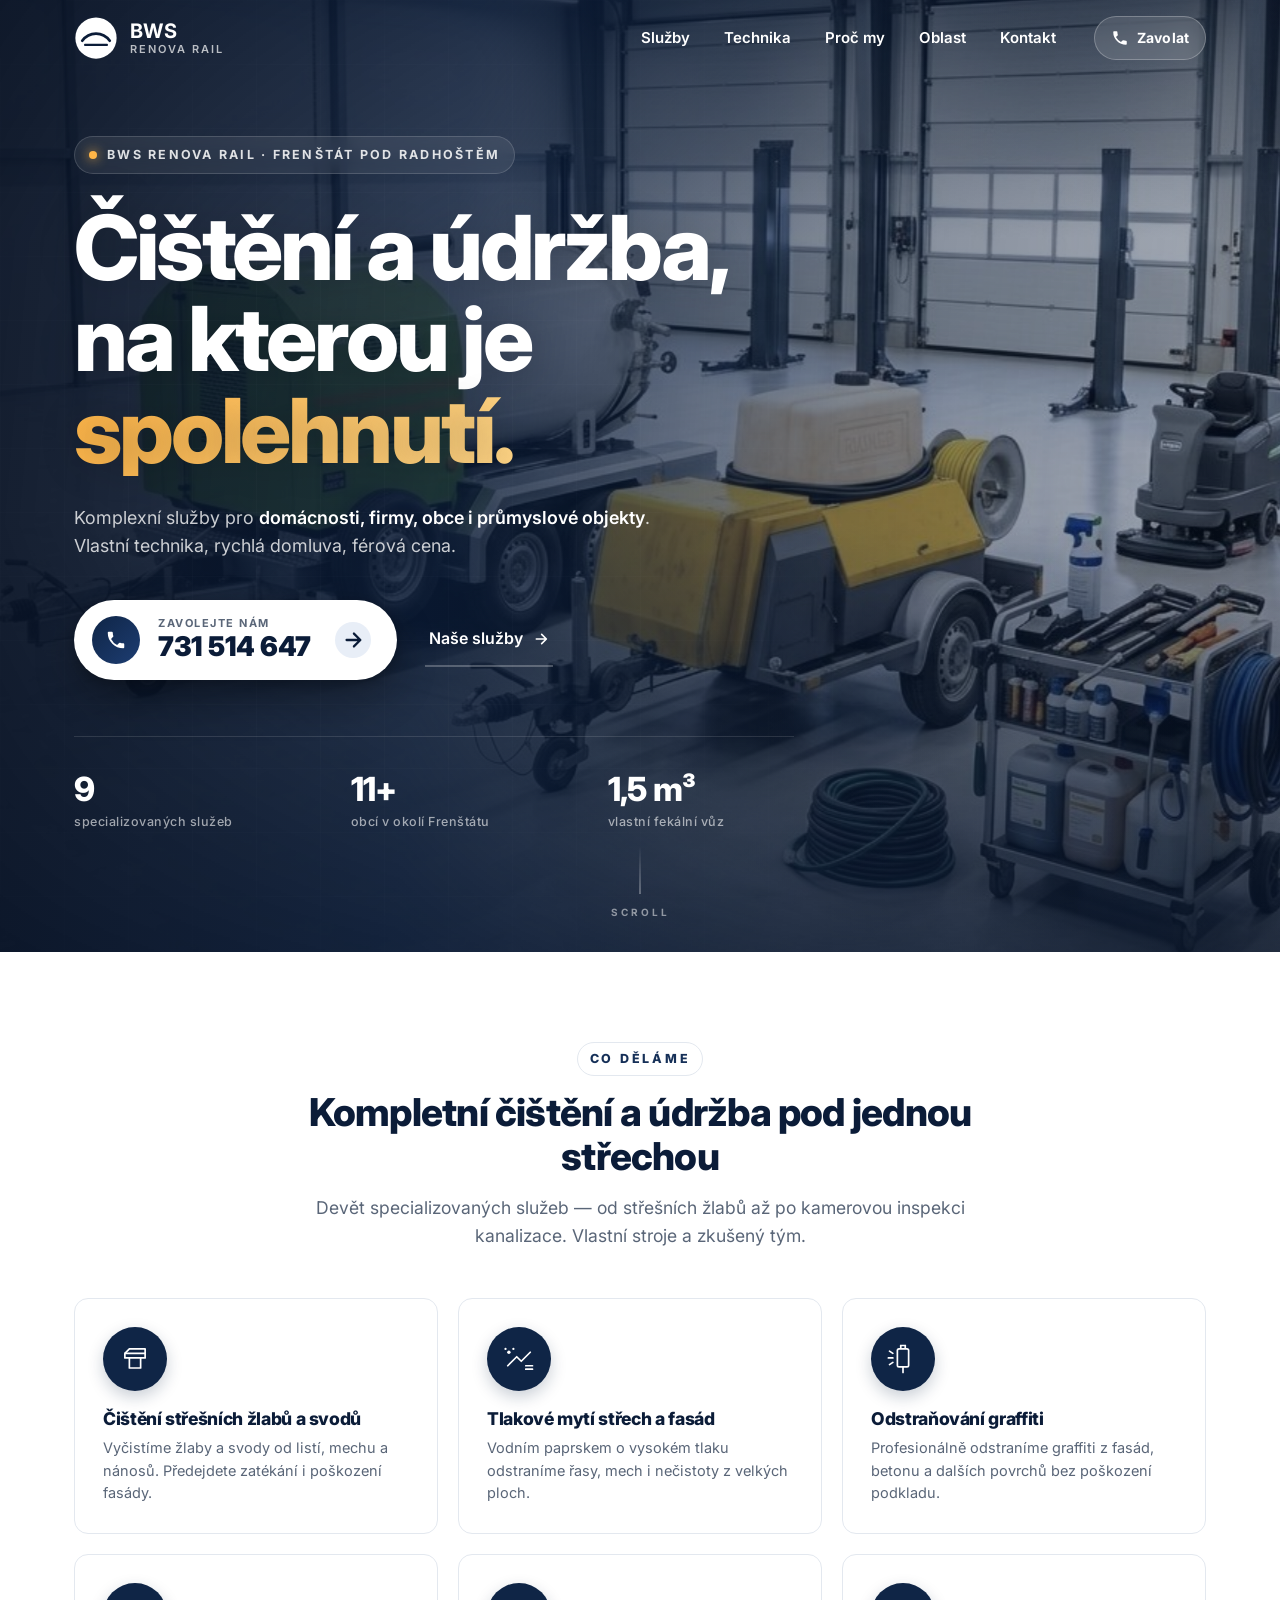
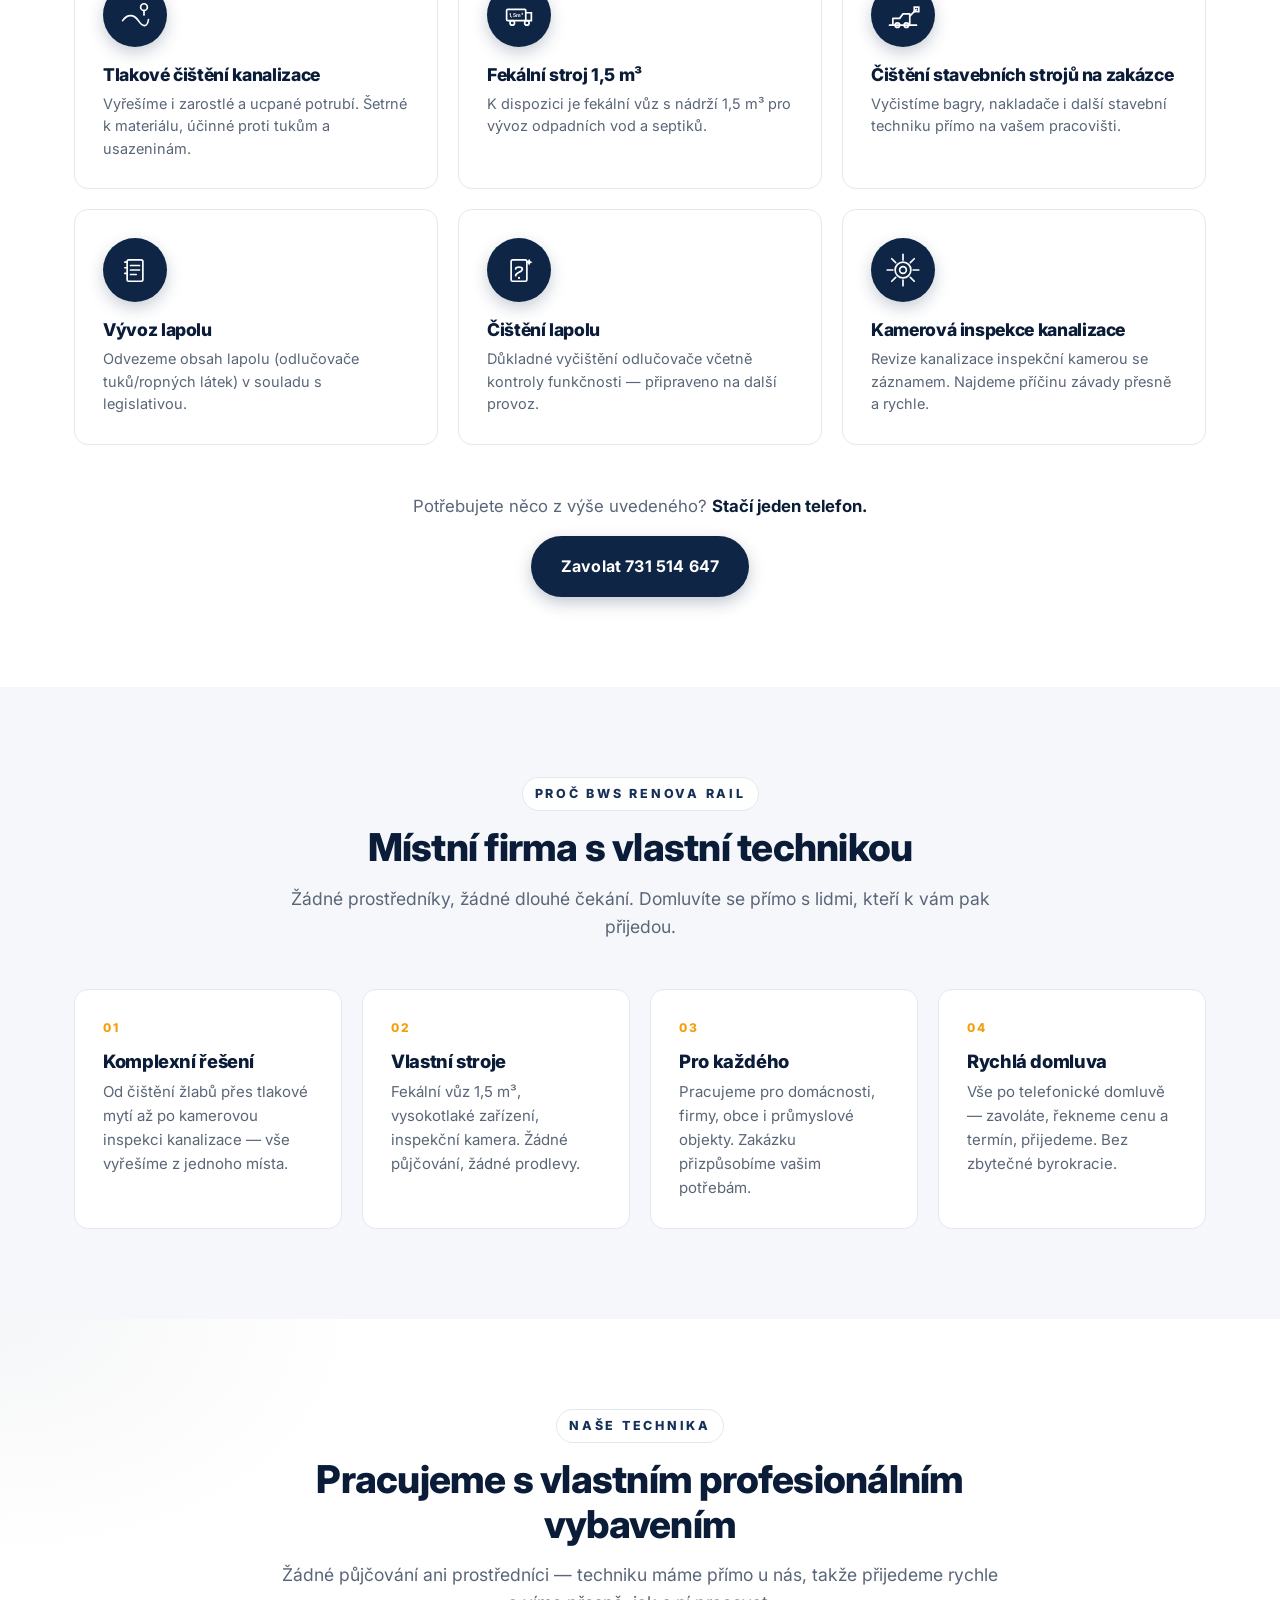
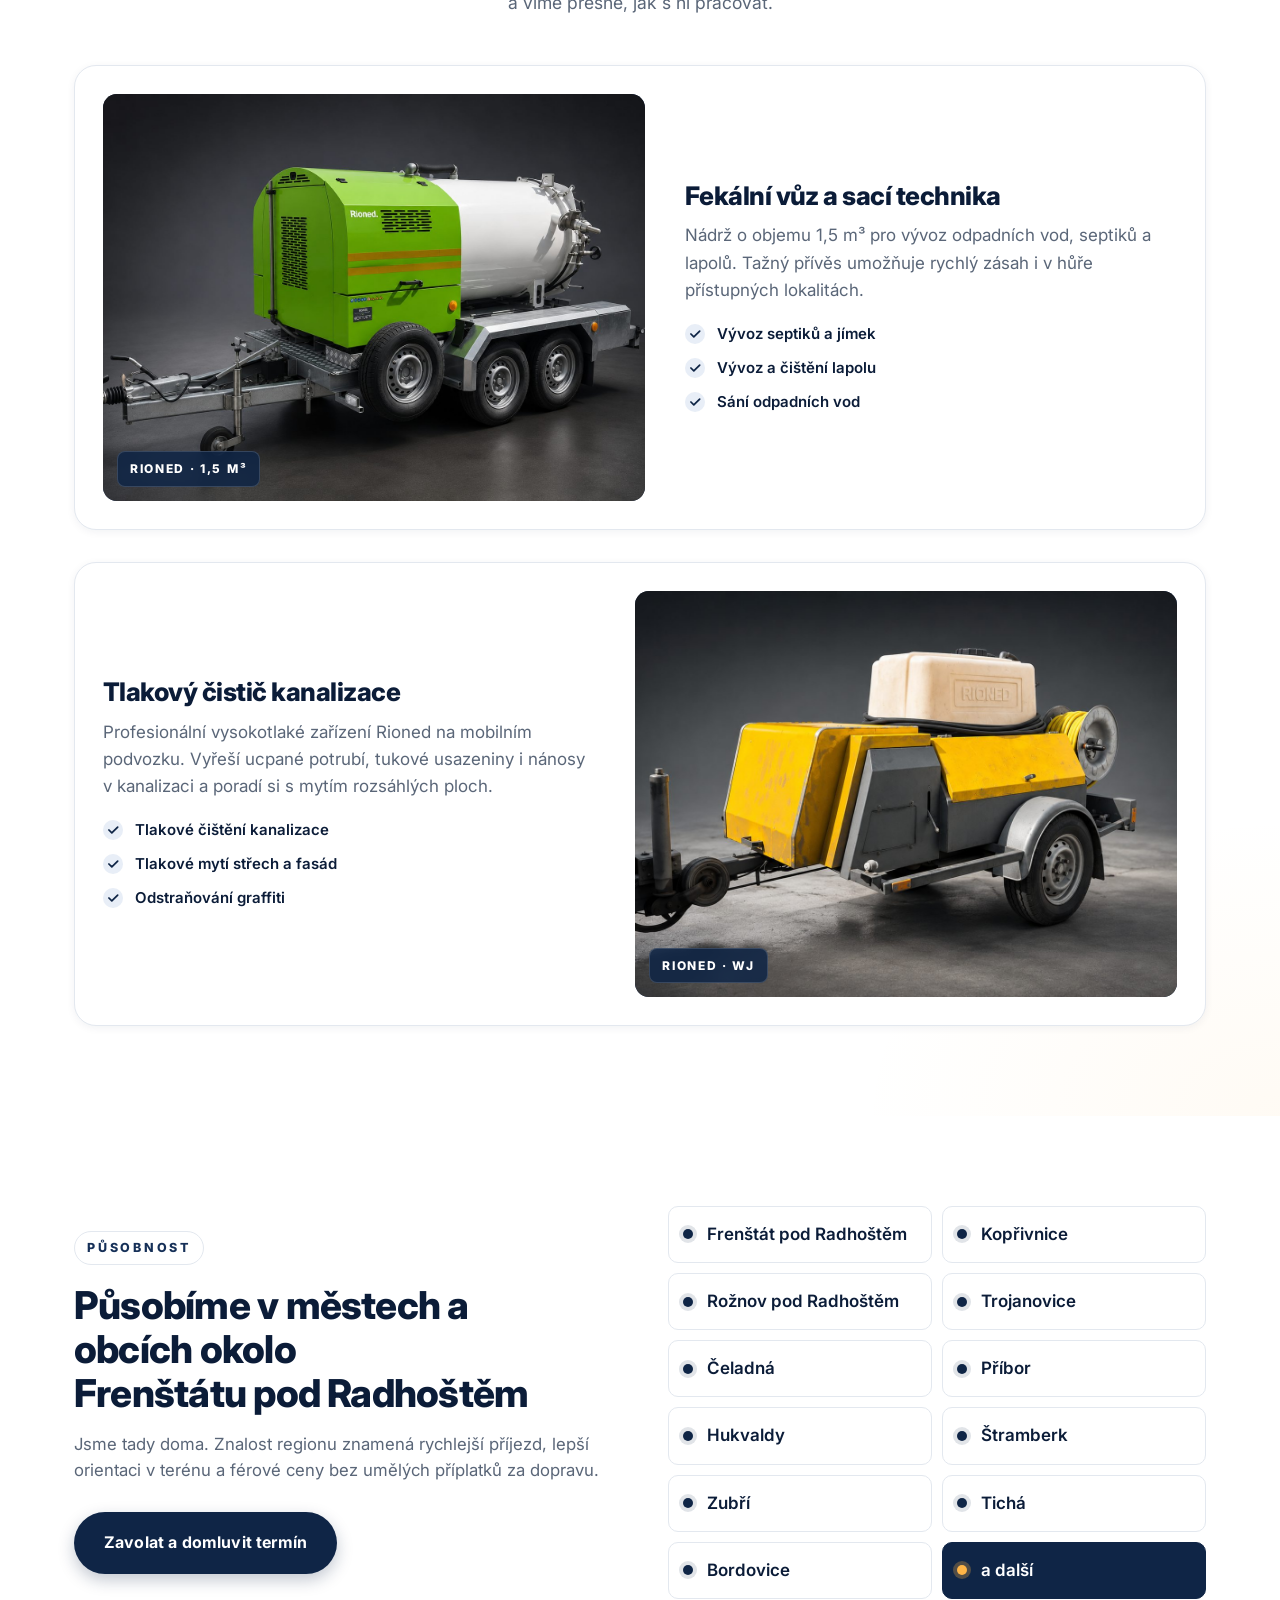
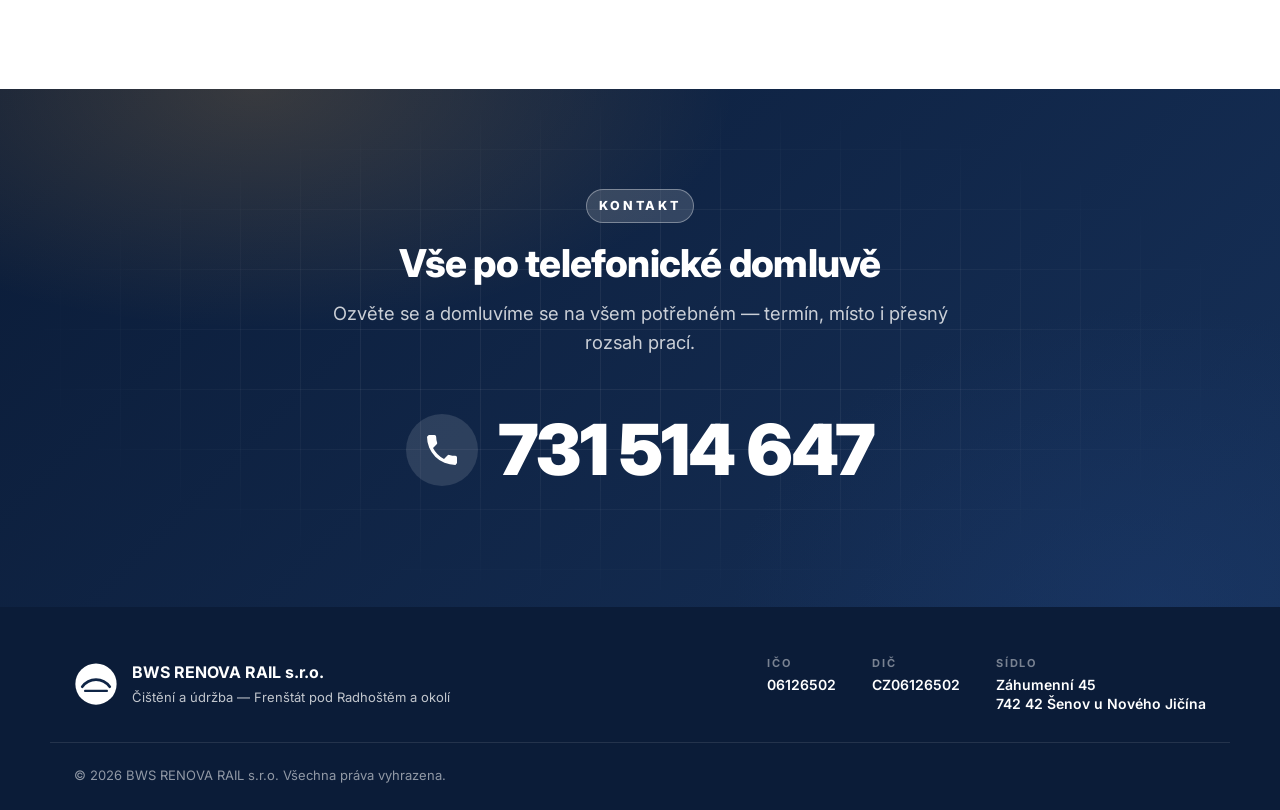
==== index.html @ d73ac090 "Tighten hero phone CTA padding on mobile and shorten location pill - Eyebrow on mobile now reads jus" ====
<!DOCTYPE html>
<html lang="cs">
<head>
  <meta charset="UTF-8" />
  <meta name="viewport" content="width=device-width, initial-scale=1.0" />
  <meta name="theme-color" content="#0f2546" />
  <title>BWS RENOVA RAIL s.r.o. — Čištění a údržba | Frenštát pod Radhoštěm</title>
  <meta name="description" content="Komplexní čištění a údržba pro domácnosti, firmy, obce i průmyslové objekty. Tlakové mytí, čištění kanalizace, vývoz lapolu, kamerová inspekce. Frenštát pod Radhoštěm a okolí. Volejte 731 514 647." />
  <meta name="keywords" content="čištění kanalizace, tlakové mytí, vývoz lapolu, čištění žlabů, odstraňování graffiti, kamerová inspekce, Frenštát pod Radhoštěm, Kopřivnice, Rožnov pod Radhoštěm" />
  <meta name="author" content="BWS RENOVA RAIL s.r.o." />

  <!-- Open Graph -->
  <meta property="og:type" content="website" />
  <meta property="og:title" content="BWS RENOVA RAIL s.r.o. — Čištění a údržba" />
  <meta property="og:description" content="Komplexní čištění a údržba pro domácnosti, firmy, obce i průmyslové objekty. Volejte 731 514 647." />
  <meta property="og:locale" content="cs_CZ" />

  <link rel="preconnect" href="https://fonts.googleapis.com" />
  <link rel="preconnect" href="https://fonts.gstatic.com" crossorigin />
  <link href="https://fonts.googleapis.com/css2?family=Inter:wght@400;500;600;700;800;900&display=swap" rel="stylesheet" />

  <link rel="stylesheet" href="styles.css" />

  <!-- LocalBusiness schema for SEO + rich snippets -->
  <script type="application/ld+json">
  {
    "@context": "https://schema.org",
    "@type": "LocalBusiness",
    "name": "BWS RENOVA RAIL s.r.o.",
    "description": "Komplexní čištění a údržba pro domácnosti, firmy, obce i průmyslové objekty.",
    "telephone": "+420731514647",
    "taxID": "CZ06126502",
    "vatID": "CZ06126502",
    "identifier": "06126502",
    "areaServed": [
      "Frenštát pod Radhoštěm","Kopřivnice","Rožnov pod Radhoštěm",
      "Trojanovice","Čeladná","Příbor","Hukvaldy","Štramberk",
      "Zubří","Tichá","Bordovice"
    ],
    "address": {
      "@type": "PostalAddress",
      "streetAddress": "Záhumenní 45",
      "postalCode": "742 42",
      "addressLocality": "Šenov u Nového Jičína",
      "addressCountry": "CZ"
    },
    "openingHours": "Mo-Su",
    "priceRange": "$$"
  }
  </script>
</head>
<body>

<!-- Sticky header -->
<header class="site-header" id="site-header">
  <div class="container header-inner">
    <a href="#top" class="brand" aria-label="BWS RENOVA RAIL — domů">
      <svg class="brand-mark" viewBox="0 0 64 64" aria-hidden="true">
        <circle cx="32" cy="32" r="30" fill="#0f2546"/>
        <path d="M12 36 C 22 22, 42 22, 52 36" stroke="#fff" stroke-width="4" fill="none" stroke-linecap="round"/>
        <path d="M16 42 L 48 42" stroke="#fff" stroke-width="3" stroke-linecap="round"/>
      </svg>
      <span class="brand-text">
        <strong>BWS</strong>
        <span>RENOVA RAIL</span>
      </span>
    </a>

    <nav class="site-nav" aria-label="Hlavní navigace">
      <a href="#sluzby">Služby</a>
      <a href="#technika">Technika</a>
      <a href="#proc-my">Proč my</a>
      <a href="#oblast">Oblast</a>
      <a href="#kontakt">Kontakt</a>
    </nav>

    <a href="tel:+420731514647" class="btn btn-primary header-cta" aria-label="Zavolat 731 514 647">
      <svg viewBox="0 0 24 24" width="18" height="18" aria-hidden="true"><path fill="currentColor" d="M6.62 10.79a15.05 15.05 0 0 0 6.59 6.59l2.2-2.2a1 1 0 0 1 1.02-.24 11.36 11.36 0 0 0 3.57.57 1 1 0 0 1 1 1V20a1 1 0 0 1-1 1A17 17 0 0 1 3 4a1 1 0 0 1 1-1h3.5a1 1 0 0 1 1 1 11.36 11.36 0 0 0 .57 3.57 1 1 0 0 1-.24 1.02z"/></svg>
      <span class="header-cta-short">Zavolat</span>
      <span class="header-cta-full">731 514 647</span>
    </a>
  </div>
</header>

<main id="top">

  <!-- HERO -->
  <section class="hero">
    <div class="hero-media" aria-hidden="true">
      <img src="images/hero-technika.jpg" alt="" class="hero-bg-img" />
      <div class="hero-overlay"></div>
      <div class="hero-noise"></div>
    </div>

    <div class="container hero-inner">
      <div class="hero-content">
        <div class="hero-eyebrow">
          <span class="hero-eyebrow-dot"></span>
          <span class="hero-eyebrow-full">BWS RENOVA RAIL · Frenštát pod Radhoštěm</span>
          <span class="hero-eyebrow-short">Frenštát</span>
        </div>

        <h1 class="hero-title">
          Čištění a&nbsp;údržba,<br/>
          na kterou je<br/>
          <span class="hero-title-accent">spolehnutí.</span>
        </h1>

        <p class="hero-sub">
          Komplexní služby pro <strong>domácnosti, firmy, obce i&nbsp;průmyslové objekty</strong>.
          Vlastní technika, rychlá domluva, férová cena.
        </p>

        <div class="hero-cta">
          <a href="tel:+420731514647" class="hero-phone" aria-label="Zavolat na číslo 731 514 647">
            <span class="hero-phone-icon" aria-hidden="true">
              <svg viewBox="0 0 24 24" width="22" height="22"><path fill="currentColor" d="M6.62 10.79a15.05 15.05 0 0 0 6.59 6.59l2.2-2.2a1 1 0 0 1 1.02-.24 11.36 11.36 0 0 0 3.57.57 1 1 0 0 1 1 1V20a1 1 0 0 1-1 1A17 17 0 0 1 3 4a1 1 0 0 1 1-1h3.5a1 1 0 0 1 1 1 11.36 11.36 0 0 0 .57 3.57 1 1 0 0 1-.24 1.02z"/></svg>
            </span>
            <span class="hero-phone-text">
              <span class="hero-phone-label">Zavolejte nám</span>
              <span class="hero-phone-num">731&nbsp;514&nbsp;647</span>
            </span>
            <span class="hero-phone-arrow" aria-hidden="true">
              <svg viewBox="0 0 24 24" width="22" height="22"><path fill="none" stroke="currentColor" stroke-width="2.5" stroke-linecap="round" stroke-linejoin="round" d="M5 12h14M13 5l7 7-7 7"/></svg>
            </span>
          </a>
          <a href="#sluzby" class="hero-secondary">
            <span>Naše služby</span>
            <svg viewBox="0 0 24 24" width="16" height="16" aria-hidden="true"><path fill="none" stroke="currentColor" stroke-width="2.5" stroke-linecap="round" stroke-linejoin="round" d="M5 12h14M13 5l7 7-7 7"/></svg>
          </a>
        </div>

        <div class="hero-stats" role="list">
          <div role="listitem">
            <strong>9</strong>
            <span>specializovaných služeb</span>
          </div>
          <div role="listitem">
            <strong>11+</strong>
            <span>obcí v okolí Frenštátu</span>
          </div>
          <div role="listitem">
            <strong>1,5&nbsp;m³</strong>
            <span>vlastní fekální vůz</span>
          </div>
        </div>
      </div>
    </div>

    <a href="#sluzby" class="hero-scroll" aria-label="Posunout dolů na služby">
      <span class="hero-scroll-line"></span>
      <span class="hero-scroll-label">SCROLL</span>
    </a>
  </section>

  <!-- SERVICES -->
  <section class="section" id="sluzby">
    <div class="container">
      <div class="section-head">
        <span class="eyebrow">CO DĚLÁME</span>
        <h2>Kompletní čištění a údržba pod jednou střechou</h2>
        <p class="section-lead">Devět specializovaných služeb — od střešních žlabů až po kamerovou inspekci kanalizace. Vlastní stroje a zkušený tým.</p>
      </div>

      <div class="services-grid">

        <article class="service" data-reveal>
          <div class="service-icon" aria-hidden="true">
            <svg viewBox="0 0 64 64"><path d="M14 22h36v8H14z M22 30v18 M42 30v18 M22 48h20" fill="none" stroke="currentColor" stroke-width="3" stroke-linecap="round" stroke-linejoin="round"/><path d="M14 22 L 22 14 L 50 14 L 50 22" fill="none" stroke="currentColor" stroke-width="3" stroke-linejoin="round"/></svg>
          </div>
          <h3>Čištění střešních žlabů a svodů</h3>
          <p>Vyčistíme žlaby a svody od listí, mechu a nánosů. Předejdete zatékání i poškození fasády.</p>
        </article>

        <article class="service" data-reveal>
          <div class="service-icon" aria-hidden="true">
            <svg viewBox="0 0 64 64"><path d="M12 44 L 28 28 L 36 36 L 52 20" fill="none" stroke="currentColor" stroke-width="3" stroke-linecap="round" stroke-linejoin="round"/><circle cx="14" cy="20" r="3" fill="currentColor"/><circle cx="22" cy="14" r="2" fill="currentColor"/><circle cx="8" cy="14" r="2" fill="currentColor"/><path d="M44 50 L 56 50 M44 44 L 56 44" stroke="currentColor" stroke-width="3" stroke-linecap="round"/></svg>
          </div>
          <h3>Tlakové mytí střech a fasád</h3>
          <p>Vodním paprskem o vysokém tlaku odstraníme řasy, mech i nečistoty z velkých ploch.</p>
        </article>

        <article class="service" data-reveal>
          <div class="service-icon" aria-hidden="true">
            <svg viewBox="0 0 64 64"><rect x="22" y="14" width="20" height="32" rx="3" fill="none" stroke="currentColor" stroke-width="3"/><path d="M28 14 V 8 H 36 V 14" fill="none" stroke="currentColor" stroke-width="3"/><path d="M32 46 V 56" stroke="currentColor" stroke-width="3" stroke-linecap="round"/><path d="M14 22 L 8 18 M14 30 L 6 30 M14 38 L 8 42" stroke="currentColor" stroke-width="3" stroke-linecap="round"/></svg>
          </div>
          <h3>Odstraňování graffiti</h3>
          <p>Profesionálně odstraníme graffiti z fasád, betonu a dalších povrchů bez poškození podkladu.</p>
        </article>

        <article class="service" data-reveal>
          <div class="service-icon" aria-hidden="true">
            <svg viewBox="0 0 64 64"><path d="M10 42 C 18 30, 30 30, 38 42 S 54 54, 56 40" fill="none" stroke="currentColor" stroke-width="3" stroke-linecap="round"/><circle cx="48" cy="18" r="6" fill="none" stroke="currentColor" stroke-width="3"/><path d="M48 24 V 32" stroke="currentColor" stroke-width="3" stroke-linecap="round"/></svg>
          </div>
          <h3>Tlakové čištění kanalizace</h3>
          <p>Vyřešíme i zarostlé a ucpané potrubí. Šetrné k materiálu, účinné proti tukům a usazeninám.</p>
        </article>

        <article class="service" data-reveal>
          <div class="service-icon" aria-hidden="true">
            <svg viewBox="0 0 64 64"><rect x="10" y="22" width="34" height="20" fill="none" stroke="currentColor" stroke-width="3" rx="2"/><path d="M44 28 H 54 V 42 H 44" fill="none" stroke="currentColor" stroke-width="3"/><circle cx="20" cy="46" r="4" fill="none" stroke="currentColor" stroke-width="3"/><circle cx="46" cy="46" r="4" fill="none" stroke="currentColor" stroke-width="3"/><text x="27" y="36" font-family="Inter, sans-serif" font-size="9" font-weight="700" fill="currentColor" text-anchor="middle">1,5m³</text></svg>
          </div>
          <h3>Fekální stroj 1,5&nbsp;m³</h3>
          <p>K dispozici je fekální vůz s nádrží 1,5 m³ pro vývoz odpadních vod a septiků.</p>
        </article>

        <article class="service" data-reveal>
          <div class="service-icon" aria-hidden="true">
            <svg viewBox="0 0 64 64"><path d="M8 50 L 56 50" stroke="currentColor" stroke-width="3" stroke-linecap="round"/><path d="M14 50 V 38 L 26 38 L 32 30 L 44 30 V 50" fill="none" stroke="currentColor" stroke-width="3" stroke-linejoin="round"/><circle cx="22" cy="50" r="4" fill="none" stroke="currentColor" stroke-width="3"/><circle cx="38" cy="50" r="4" fill="none" stroke="currentColor" stroke-width="3"/><path d="M44 34 L 56 22" stroke="currentColor" stroke-width="3" stroke-linecap="round"/><rect x="52" y="18" width="8" height="8" fill="none" stroke="currentColor" stroke-width="3"/></svg>
          </div>
          <h3>Čištění stavebních strojů na zakázce</h3>
          <p>Vyčistíme bagry, nakladače i další stavební techniku přímo na vašem pracovišti.</p>
        </article>

        <article class="service" data-reveal>
          <div class="service-icon" aria-hidden="true">
            <svg viewBox="0 0 64 64"><rect x="18" y="14" width="28" height="38" rx="3" fill="none" stroke="currentColor" stroke-width="3"/><path d="M24 24 H 40 M24 32 H 40 M24 40 H 34" stroke="currentColor" stroke-width="3" stroke-linecap="round"/><path d="M14 18 L 18 18 M14 28 L 18 28 M14 38 L 18 38" stroke="currentColor" stroke-width="3" stroke-linecap="round"/></svg>
          </div>
          <h3>Vývoz lapolu</h3>
          <p>Odvezeme obsah lapolu (odlučovače tuků/ropných látek) v souladu s legislativou.</p>
        </article>

        <article class="service" data-reveal>
          <div class="service-icon" aria-hidden="true">
            <svg viewBox="0 0 64 64"><rect x="18" y="14" width="28" height="38" rx="3" fill="none" stroke="currentColor" stroke-width="3"/><path d="M26 30 C 26 26, 38 26, 38 30 C 38 36, 26 36, 26 42" fill="none" stroke="currentColor" stroke-width="3" stroke-linecap="round"/><circle cx="32" cy="46" r="2" fill="currentColor"/><path d="M48 16 L 50 12 L 52 16 L 56 18 L 52 20 L 50 24 L 48 20 L 44 18 Z" fill="currentColor"/></svg>
          </div>
          <h3>Čištění lapolu</h3>
          <p>Důkladné vyčištění odlučovače včetně kontroly funkčnosti — připraveno na další provoz.</p>
        </article>

        <article class="service" data-reveal>
          <div class="service-icon" aria-hidden="true">
            <svg viewBox="0 0 64 64"><circle cx="32" cy="32" r="14" fill="none" stroke="currentColor" stroke-width="3"/><circle cx="32" cy="32" r="6" fill="none" stroke="currentColor" stroke-width="3"/><path d="M32 4 V 14 M32 50 V 60 M4 32 H 14 M50 32 H 60 M12 12 L 19 19 M45 45 L 52 52 M12 52 L 19 45 M45 19 L 52 12" stroke="currentColor" stroke-width="3" stroke-linecap="round"/></svg>
          </div>
          <h3>Kamerová inspekce kanalizace</h3>
          <p>Revize kanalizace inspekční kamerou se záznamem. Najdeme příčinu závady přesně a rychle.</p>
        </article>

      </div>

      <div class="services-cta">
        <p>Potřebujete něco z výše uvedeného? <strong>Stačí jeden telefon.</strong></p>
        <a href="tel:+420731514647" class="btn btn-primary btn-lg">Zavolat 731&nbsp;514&nbsp;647</a>
      </div>
    </div>
  </section>

  <!-- WHY US -->
  <section class="section section-alt" id="proc-my">
    <div class="container">
      <div class="section-head">
        <span class="eyebrow">PROČ BWS RENOVA RAIL</span>
        <h2>Místní firma s vlastní technikou</h2>
        <p class="section-lead">Žádné prostředníky, žádné dlouhé čekání. Domluvíte se přímo s lidmi, kteří k vám pak přijedou.</p>
      </div>

      <div class="features-grid">
        <div class="feature" data-reveal>
          <div class="feature-num">01</div>
          <h3>Komplexní řešení</h3>
          <p>Od čištění žlabů přes tlakové mytí až po kamerovou inspekci kanalizace — vše vyřešíme z jednoho místa.</p>
        </div>
        <div class="feature" data-reveal>
          <div class="feature-num">02</div>
          <h3>Vlastní stroje</h3>
          <p>Fekální vůz 1,5 m³, vysokotlaké zařízení, inspekční kamera. Žádné půjčování, žádné prodlevy.</p>
        </div>
        <div class="feature" data-reveal>
          <div class="feature-num">03</div>
          <h3>Pro každého</h3>
          <p>Pracujeme pro domácnosti, firmy, obce i průmyslové objekty. Zakázku přizpůsobíme vašim potřebám.</p>
        </div>
        <div class="feature" data-reveal>
          <div class="feature-num">04</div>
          <h3>Rychlá domluva</h3>
          <p>Vše po telefonické domluvě — zavoláte, řekneme cenu a termín, přijedeme. Bez zbytečné byrokracie.</p>
        </div>
      </div>
    </div>
  </section>

  <!-- EQUIPMENT / TECHNIKA -->
  <section class="section section-equipment" id="technika">
    <div class="container">
      <div class="section-head">
        <span class="eyebrow">NAŠE TECHNIKA</span>
        <h2>Pracujeme s vlastním profesionálním vybavením</h2>
        <p class="section-lead">Žádné půjčování ani prostředníci — techniku máme přímo u nás, takže přijedeme rychle a víme přesně, jak s ní pracovat.</p>
      </div>

      <div class="equipment-grid">

        <article class="equipment" data-reveal>
          <figure class="equipment-photo">
            <img src="images/fekalni-vuz.jpg"
                 alt="Fekální vůz Rioned s nádrží 1,5 m³ na tažném podvozku"
                 loading="lazy"
                 onerror="this.parentElement.classList.add('photo-missing'); this.remove();" />
            <figcaption class="equipment-badge">Rioned · 1,5&nbsp;m³</figcaption>
          </figure>
          <div class="equipment-info">
            <h3>Fekální vůz a&nbsp;sací technika</h3>
            <p>Nádrž o objemu 1,5 m³ pro vývoz odpadních vod, septiků a lapolů. Tažný přívěs umožňuje rychlý zásah i v hůře přístupných lokalitách.</p>
            <ul class="equipment-list" role="list">
              <li>Vývoz septiků a jímek</li>
              <li>Vývoz a čištění lapolu</li>
              <li>Sání odpadních vod</li>
            </ul>
          </div>
        </article>

        <article class="equipment equipment-reverse" data-reveal>
          <figure class="equipment-photo">
            <img src="images/tlakovy-cistic.jpg"
                 alt="Tlakový čistič kanalizace Rioned na mobilním přívěsu"
                 loading="lazy"
                 onerror="this.parentElement.classList.add('photo-missing'); this.remove();" />
            <figcaption class="equipment-badge">Rioned · WJ</figcaption>
          </figure>
          <div class="equipment-info">
            <h3>Tlakový čistič kanalizace</h3>
            <p>Profesionální vysokotlaké zařízení Rioned na mobilním podvozku. Vyřeší ucpané potrubí, tukové usazeniny i nánosy v kanalizaci a poradí si s mytím rozsáhlých ploch.</p>
            <ul class="equipment-list" role="list">
              <li>Tlakové čištění kanalizace</li>
              <li>Tlakové mytí střech a fasád</li>
              <li>Odstraňování graffiti</li>
            </ul>
          </div>
        </article>

      </div>
    </div>
  </section>

  <!-- AREA -->
  <section class="section" id="oblast">
    <div class="container area-inner">
      <div class="area-text">
        <span class="eyebrow">PŮSOBNOST</span>
        <h2>Působíme v městech a obcích okolo Frenštátu&nbsp;pod&nbsp;Radhoštěm</h2>
        <p>Jsme tady doma. Znalost regionu znamená rychlejší příjezd, lepší orientaci v terénu a férové ceny bez umělých příplatků za dopravu.</p>
        <a href="tel:+420731514647" class="btn btn-primary btn-lg">Zavolat a domluvit termín</a>
      </div>
      <ul class="area-list" role="list">
        <li>Frenštát pod Radhoštěm</li>
        <li>Kopřivnice</li>
        <li>Rožnov pod Radhoštěm</li>
        <li>Trojanovice</li>
        <li>Čeladná</li>
        <li>Příbor</li>
        <li>Hukvaldy</li>
        <li>Štramberk</li>
        <li>Zubří</li>
        <li>Tichá</li>
        <li>Bordovice</li>
        <li class="more">a&nbsp;další</li>
      </ul>
    </div>
  </section>

  <!-- CONTACT / FINAL CTA -->
  <section class="cta-final" id="kontakt">
    <div class="container cta-final-inner">
      <span class="eyebrow eyebrow-light">KONTAKT</span>
      <h2>Vše po telefonické&nbsp;domluvě</h2>
      <p>Ozvěte se a domluvíme se na všem potřebném — termín, místo i přesný rozsah&nbsp;prací.</p>
      <a href="tel:+420731514647" class="phone-big" aria-label="Zavolat na číslo 731 514 647">
        <svg viewBox="0 0 24 24" width="36" height="36" aria-hidden="true"><path fill="currentColor" d="M6.62 10.79a15.05 15.05 0 0 0 6.59 6.59l2.2-2.2a1 1 0 0 1 1.02-.24 11.36 11.36 0 0 0 3.57.57 1 1 0 0 1 1 1V20a1 1 0 0 1-1 1A17 17 0 0 1 3 4a1 1 0 0 1 1-1h3.5a1 1 0 0 1 1 1 11.36 11.36 0 0 0 .57 3.57 1 1 0 0 1-.24 1.02z"/></svg>
        <span>731&nbsp;514&nbsp;647</span>
      </a>
    </div>
  </section>
</main>

<footer class="site-footer">
  <div class="container footer-inner">
    <div class="footer-brand">
      <svg class="brand-mark" viewBox="0 0 64 64" aria-hidden="true">
        <circle cx="32" cy="32" r="30" fill="#fff"/>
        <path d="M12 36 C 22 22, 42 22, 52 36" stroke="#0f2546" stroke-width="4" fill="none" stroke-linecap="round"/>
        <path d="M16 42 L 48 42" stroke="#0f2546" stroke-width="3" stroke-linecap="round"/>
      </svg>
      <div>
        <strong>BWS RENOVA RAIL s.r.o.</strong>
        <span>Čištění a údržba — Frenštát pod Radhoštěm a okolí</span>
      </div>
    </div>
    <div class="footer-info">
      <dl class="footer-meta">
        <div>
          <dt>IČO</dt>
          <dd>06126502</dd>
        </div>
        <div>
          <dt>DIČ</dt>
          <dd>CZ06126502</dd>
        </div>
        <div>
          <dt>Sídlo</dt>
          <dd>Záhumenní 45<br/>742&nbsp;42 Šenov u&nbsp;Nového&nbsp;Jičína</dd>
        </div>
      </dl>
    </div>
  </div>
  <div class="container footer-bottom">
    <span>© <span id="year">2026</span> BWS RENOVA RAIL s.r.o. Všechna práva vyhrazena.</span>
  </div>
</footer>

<!-- Mobile sticky call button -->
<a href="tel:+420731514647" class="mobile-call" aria-label="Zavolat 731 514 647">
  <svg viewBox="0 0 24 24" width="22" height="22" aria-hidden="true"><path fill="currentColor" d="M6.62 10.79a15.05 15.05 0 0 0 6.59 6.59l2.2-2.2a1 1 0 0 1 1.02-.24 11.36 11.36 0 0 0 3.57.57 1 1 0 0 1 1 1V20a1 1 0 0 1-1 1A17 17 0 0 1 3 4a1 1 0 0 1 1-1h3.5a1 1 0 0 1 1 1 11.36 11.36 0 0 0 .57 3.57 1 1 0 0 1-.24 1.02z"/></svg>
  <span>Zavolat</span>
</a>

<script src="script.js"></script>
</body>
</html>
---- styles.css ----
/* =========================================================
   BWS RENOVA RAIL — Onepage
   Brand: deep navy + clean white. Conversion-first.
   ========================================================= */

:root {
  --navy-900: #0b1c38;
  --navy-800: #0f2546;
  --navy-700: #163058;
  --navy-600: #1d3d72;
  --navy-100: #e8eef7;
  --ink: #0e1a2b;
  --muted: #5a6678;
  --line: #e3e8ef;
  --bg: #ffffff;
  --bg-alt: #f5f7fb;
  --accent: #ffb547;
  --accent-strong: #f59e0b;
  --shadow-sm: 0 2px 8px rgba(15, 37, 70, 0.06);
  --shadow-md: 0 10px 30px rgba(15, 37, 70, 0.10);
  --shadow-lg: 0 20px 60px rgba(15, 37, 70, 0.18);
  --radius: 14px;
  --radius-lg: 22px;
  --container: 1180px;
  --header-h: 76px;
}

* { box-sizing: border-box; }
html { scroll-behavior: smooth; -webkit-text-size-adjust: 100%; }
body {
  margin: 0;
  font-family: 'Inter', system-ui, -apple-system, Segoe UI, Roboto, sans-serif;
  font-size: 17px;
  line-height: 1.6;
  color: var(--ink);
  background: var(--bg);
  -webkit-font-smoothing: antialiased;
  text-rendering: optimizeLegibility;
}
img, svg { display: block; max-width: 100%; }
a { color: inherit; text-decoration: none; }
h1, h2, h3, h4 { font-weight: 800; letter-spacing: -0.02em; line-height: 1.15; margin: 0 0 .4em; color: var(--navy-900); }
h1 { font-size: clamp(2rem, 4.4vw, 3.6rem); }
h2 { font-size: clamp(1.7rem, 3vw, 2.5rem); }
h3 { font-size: 1.15rem; }
p { margin: 0 0 1em; }
strong { color: var(--navy-900); font-weight: 700; }

.container { width: 100%; max-width: var(--container); margin: 0 auto; padding: 0 24px; }

/* ---------- Buttons ---------- */
.btn {
  display: inline-flex;
  align-items: center;
  justify-content: center;
  gap: .55em;
  padding: 12px 20px;
  border-radius: 999px;
  font-weight: 700;
  font-size: 15px;
  letter-spacing: 0.01em;
  border: 2px solid transparent;
  cursor: pointer;
  transition: transform .15s ease, box-shadow .2s ease, background .2s ease, color .2s ease, border-color .2s ease;
  white-space: nowrap;
  text-decoration: none;
}
.btn:active { transform: translateY(1px); }
.btn-lg { padding: 16px 28px; font-size: 16px; }
.btn-block { width: 100%; }

.btn-primary {
  background: var(--navy-800);
  color: #fff;
  box-shadow: 0 6px 16px rgba(15, 37, 70, 0.25);
}
.btn-primary:hover { background: var(--navy-700); box-shadow: 0 10px 22px rgba(15, 37, 70, 0.32); }

.btn-ghost {
  background: transparent;
  color: var(--navy-800);
  border-color: var(--navy-800);
}
.btn-ghost:hover { background: var(--navy-800); color: #fff; }

.btn-light {
  background: #fff;
  color: var(--navy-900);
}
.btn-light:hover { background: var(--accent); color: var(--navy-900); }

/* ---------- Header ---------- */
.site-header {
  position: fixed;
  top: 0; left: 0; right: 0;
  z-index: 50;
  background: transparent;
  border-bottom: 1px solid transparent;
  transition: background .3s ease, border-color .3s ease, box-shadow .3s ease, color .3s ease;
}
.site-header.scrolled {
  background: rgba(255, 255, 255, 0.92);
  backdrop-filter: saturate(180%) blur(12px);
  -webkit-backdrop-filter: saturate(180%) blur(12px);
  border-bottom-color: var(--line);
  box-shadow: var(--shadow-sm);
}
/* When over hero (not scrolled), invert colors to white */
.site-header:not(.scrolled) .brand-text strong,
.site-header:not(.scrolled) .site-nav a { color: #fff; }
.site-header:not(.scrolled) .brand-text span { color: rgba(255, 255, 255, 0.7); }
.site-header:not(.scrolled) .site-nav a:hover {
  background: rgba(255, 255, 255, 0.12);
  color: #fff;
}
.site-header:not(.scrolled) .brand-mark circle { fill: #fff; }
.site-header:not(.scrolled) .brand-mark path { stroke: var(--navy-900); }
.site-header:not(.scrolled) .header-cta {
  background: rgba(255, 255, 255, 0.12);
  color: #fff;
  border: 1px solid rgba(255, 255, 255, 0.25);
  backdrop-filter: blur(8px);
  -webkit-backdrop-filter: blur(8px);
  box-shadow: none;
}
.site-header:not(.scrolled) .header-cta:hover {
  background: #fff;
  color: var(--navy-900);
  border-color: #fff;
}
.header-inner {
  display: flex;
  align-items: center;
  gap: 24px;
  min-height: var(--header-h);
}
.brand {
  display: inline-flex;
  align-items: center;
  gap: 12px;
  margin-right: auto;
}
.brand-mark { width: 44px; height: 44px; flex: 0 0 44px; }
.brand-text {
  display: flex;
  flex-direction: column;
  line-height: 1;
}
.brand-text strong { font-size: 20px; color: var(--navy-900); letter-spacing: 0.02em; }
.brand-text span { font-size: 11px; color: var(--muted); letter-spacing: 0.18em; font-weight: 600; margin-top: 3px; }

.site-nav { display: flex; gap: 6px; }
.site-nav a {
  padding: 10px 14px;
  border-radius: 8px;
  font-weight: 600;
  font-size: 15px;
  color: var(--ink);
  transition: background .15s ease, color .15s ease;
}
.site-nav a:hover { background: var(--navy-100); color: var(--navy-800); }

.header-cta { padding: 10px 16px; font-size: 14px; }
.header-cta-short { display: none; }
.header-cta-full { display: inline; }
/* When over hero (transparent state), show only "Zavolat" */
.site-header:not(.scrolled) .header-cta-short { display: inline; }
.site-header:not(.scrolled) .header-cta-full { display: none; }

/* ---------- Shared eyebrow (used by section heads + CTA) ---------- */
.eyebrow {
  display: inline-block;
  font-size: 12.5px;
  font-weight: 800;
  color: var(--navy-700);
  letter-spacing: 0.22em;
  text-transform: uppercase;
  padding: 6px 12px;
  border: 1px solid var(--line);
  border-radius: 999px;
  background: #fff;
  margin-bottom: 18px;
}
.eyebrow-light {
  background: rgba(255, 255, 255, 0.15);
  border-color: rgba(255, 255, 255, 0.35);
  color: #fff;
}

/* ---------- Hero (Image-led Premium) ---------- */
.hero {
  position: relative;
  overflow: hidden;
  min-height: 100vh;
  min-height: 100svh;
  display: flex;
  align-items: center;
  padding: calc(var(--header-h) + 60px) 0 120px;
  isolation: isolate;
  color: #fff;
  background: var(--navy-900);
}

.hero-media {
  position: absolute;
  inset: 0;
  z-index: 0;
  pointer-events: none;
}
.hero-bg-img {
  position: absolute;
  inset: 0;
  width: 100%;
  height: 100%;
  object-fit: cover;
  object-position: 60% 65%;
  opacity: 0;
  animation-name: heroFadeIn, heroZoom;
  animation-duration: 1.6s, 24s;
  animation-timing-function: ease-out, ease-out;
  animation-fill-mode: both, both;
}
@keyframes heroZoom {
  from { transform: scale(1.0); }
  to   { transform: scale(1.12); }
}
@keyframes heroFadeIn {
  from { opacity: 0; }
  to   { opacity: 1; }
}

.hero-overlay {
  position: absolute;
  inset: 0;
  background:
    linear-gradient(95deg, rgba(8, 18, 36, 0.95) 0%, rgba(11, 28, 56, 0.82) 35%, rgba(11, 28, 56, 0.5) 65%, rgba(11, 28, 56, 0.35) 100%),
    linear-gradient(180deg, rgba(8, 18, 36, 0.45) 0%, transparent 25%, transparent 55%, rgba(8, 18, 36, 0.75) 100%);
}
.hero-noise {
  position: absolute;
  inset: 0;
  background-image:
    linear-gradient(rgba(255, 255, 255, 0.03) 1px, transparent 1px),
    linear-gradient(90deg, rgba(255, 255, 255, 0.03) 1px, transparent 1px);
  background-size: 64px 64px;
  mask-image: radial-gradient(ellipse 70% 100% at 30% 50%, #000 20%, transparent 80%);
  -webkit-mask-image: radial-gradient(ellipse 70% 100% at 30% 50%, #000 20%, transparent 80%);
  opacity: 0.5;
}

.hero-inner {
  position: relative;
  z-index: 1;
  width: 100%;
}
.hero-content {
  max-width: 760px;
}

/* Stagger animations */
.hero-eyebrow,
.hero-title,
.hero-sub,
.hero-cta,
.hero-stats { opacity: 0; transform: translateY(20px); animation: heroSlide .9s cubic-bezier(.22,.61,.36,1) forwards; }
.hero-eyebrow { animation-delay: 0.1s; }
.hero-title   { animation-delay: 0.25s; }
.hero-sub     { animation-delay: 0.45s; }
.hero-cta     { animation-delay: 0.6s; }
.hero-stats   { animation-delay: 0.8s; }
@keyframes heroSlide {
  to { opacity: 1; transform: translateY(0); }
}

.hero-eyebrow {
  display: inline-flex;
  align-items: center;
  gap: 10px;
  font-size: 12.5px;
  font-weight: 700;
  letter-spacing: 0.18em;
  text-transform: uppercase;
  color: rgba(255, 255, 255, 0.85);
  background: rgba(255, 255, 255, 0.08);
  border: 1px solid rgba(255, 255, 255, 0.15);
  backdrop-filter: blur(8px);
  -webkit-backdrop-filter: blur(8px);
  padding: 8px 14px;
  border-radius: 999px;
  margin-bottom: 28px;
}
.hero-eyebrow-dot {
  width: 8px; height: 8px;
  border-radius: 50%;
  background: var(--accent);
  box-shadow: 0 0 12px var(--accent);
  animation: pulseLight 2s ease-in-out infinite;
  flex-shrink: 0;
}
.hero-eyebrow-short { display: none; }
.hero-eyebrow-full { display: inline; }
@keyframes pulseLight {
  0%, 100% { opacity: 1; transform: scale(1); }
  50% { opacity: 0.6; transform: scale(0.85); }
}

.hero-title {
  font-size: clamp(2.6rem, 7.5vw, 5.6rem);
  line-height: 1.02;
  letter-spacing: -0.035em;
  color: #fff;
  margin: 0 0 28px;
  font-weight: 800;
  text-shadow: 0 2px 40px rgba(0, 0, 0, 0.2);
}
.hero-title-accent {
  background: linear-gradient(120deg, var(--accent) 0%, #ffd687 100%);
  -webkit-background-clip: text;
  background-clip: text;
  color: transparent;
  display: inline-block;
}

.hero-sub {
  font-size: clamp(1.05rem, 1.4vw, 1.25rem);
  line-height: 1.55;
  color: rgba(255, 255, 255, 0.78);
  max-width: 56ch;
  margin: 0 0 40px;
}
.hero-sub strong { color: #fff; font-weight: 600; }

.hero-cta {
  display: flex;
  align-items: center;
  flex-wrap: wrap;
  gap: 16px 28px;
  margin-bottom: 56px;
}

/* Big phone CTA card */
.hero-phone {
  display: inline-flex;
  align-items: center;
  gap: 18px;
  padding: 16px 26px 16px 18px;
  border-radius: 999px;
  background: #fff;
  color: var(--navy-900);
  font-weight: 800;
  box-shadow: 0 18px 40px rgba(0, 0, 0, 0.28), 0 4px 12px rgba(0, 0, 0, 0.18);
  transition: transform .2s ease, box-shadow .2s ease, background .2s ease;
  position: relative;
  isolation: isolate;
}
.hero-phone::before {
  content: "";
  position: absolute;
  inset: -4px;
  border-radius: inherit;
  background: radial-gradient(circle at 50% 50%, rgba(255, 181, 71, 0.4), transparent 70%);
  z-index: -1;
  opacity: 0;
  transition: opacity .25s ease;
}
.hero-phone:hover { transform: translateY(-2px); box-shadow: 0 24px 50px rgba(0, 0, 0, 0.35), 0 6px 14px rgba(0, 0, 0, 0.2); }
.hero-phone:hover::before { opacity: 1; }
.hero-phone-icon {
  width: 48px; height: 48px;
  border-radius: 50%;
  background: linear-gradient(135deg, var(--navy-800), var(--navy-600));
  color: #fff;
  display: grid;
  place-items: center;
  flex-shrink: 0;
}
.hero-phone-text {
  display: flex;
  flex-direction: column;
  line-height: 1.1;
}
.hero-phone-label {
  font-size: 11px;
  font-weight: 700;
  letter-spacing: 0.14em;
  text-transform: uppercase;
  color: var(--muted);
}
.hero-phone-num {
  font-size: clamp(1.3rem, 2.4vw, 1.7rem);
  font-weight: 900;
  letter-spacing: -0.01em;
  margin-top: 3px;
}
.hero-phone-arrow {
  width: 36px; height: 36px;
  border-radius: 50%;
  background: var(--navy-100);
  color: var(--navy-900);
  display: grid;
  place-items: center;
  margin-left: 6px;
  transition: transform .2s ease, background .2s ease;
}
.hero-phone:hover .hero-phone-arrow { transform: translateX(4px); background: var(--accent); }

.hero-secondary {
  display: inline-flex;
  align-items: center;
  gap: 10px;
  padding: 14px 4px;
  color: #fff;
  font-weight: 600;
  font-size: 16px;
  border-bottom: 2px solid rgba(255, 255, 255, 0.25);
  transition: border-color .2s ease, gap .2s ease;
}
.hero-secondary:hover { border-color: var(--accent); gap: 14px; }
.hero-secondary svg { transition: transform .2s ease; }
.hero-secondary:hover svg { transform: translateX(2px); }

/* Hero stats */
.hero-stats {
  display: grid;
  grid-template-columns: repeat(3, auto);
  gap: 48px;
  padding-top: 36px;
  border-top: 1px solid rgba(255, 255, 255, 0.12);
  max-width: 720px;
}
.hero-stats > div {
  display: flex;
  flex-direction: column;
  gap: 6px;
}
.hero-stats strong {
  font-size: clamp(1.6rem, 2.6vw, 2.2rem);
  font-weight: 800;
  color: #fff;
  letter-spacing: -0.02em;
  line-height: 1;
}
.hero-stats span {
  font-size: 12.5px;
  font-weight: 500;
  color: rgba(255, 255, 255, 0.6);
  letter-spacing: 0.04em;
}

/* Scroll cue */
.hero-scroll {
  position: absolute;
  bottom: 32px;
  left: 50%;
  transform: translateX(-50%);
  z-index: 2;
  display: flex;
  flex-direction: column;
  align-items: center;
  gap: 10px;
  color: rgba(255, 255, 255, 0.5);
  font-size: 10px;
  font-weight: 700;
  letter-spacing: 0.3em;
  text-transform: uppercase;
  transition: color .2s ease;
}
.hero-scroll:hover { color: #fff; }
.hero-scroll-line {
  width: 1px;
  height: 48px;
  background: linear-gradient(180deg, transparent, rgba(255, 255, 255, 0.6));
  position: relative;
  overflow: hidden;
}
.hero-scroll-line::after {
  content: "";
  position: absolute;
  top: -24px;
  left: 0;
  width: 1px;
  height: 24px;
  background: linear-gradient(180deg, transparent, var(--accent));
  animation: scrollLine 1.8s ease-in-out infinite;
}
@keyframes scrollLine {
  0%   { top: -24px; }
  100% { top: 48px; }
}

/* ---------- Sections ---------- */
.section { padding: 90px 0; }
.section-alt { background: var(--bg-alt); }
.section-head { text-align: center; max-width: 720px; margin: 0 auto 48px; }
.section-head .eyebrow { margin-bottom: 14px; }
.section-lead { font-size: 1.1rem; color: var(--muted); margin: 0; }

/* ---------- Services ---------- */
.services-grid {
  display: grid;
  grid-template-columns: repeat(3, 1fr);
  gap: 20px;
}
.service {
  background: #fff;
  border: 1px solid var(--line);
  border-radius: var(--radius);
  padding: 28px;
  position: relative;
  transition: transform .25s ease, box-shadow .25s ease, border-color .25s ease;
  overflow: hidden;
}
.service::before {
  content: "";
  position: absolute;
  inset: 0;
  background: linear-gradient(180deg, transparent 0%, rgba(15, 37, 70, 0.02) 100%);
  opacity: 0;
  transition: opacity .25s ease;
  pointer-events: none;
}
.service:hover {
  transform: translateY(-4px);
  box-shadow: var(--shadow-md);
  border-color: var(--navy-100);
}
.service:hover::before { opacity: 1; }
.service-icon {
  width: 64px; height: 64px;
  border-radius: 50%;
  background: var(--navy-800);
  color: #fff;
  display: grid; place-items: center;
  margin-bottom: 18px;
  box-shadow: 0 6px 16px rgba(15, 37, 70, 0.22);
}
.service-icon svg { width: 36px; height: 36px; }
.service h3 { margin: 0 0 8px; font-size: 1.1rem; }
.service p { color: var(--muted); margin: 0; font-size: 14.5px; line-height: 1.55; }

.services-cta {
  margin-top: 48px;
  text-align: center;
  display: flex;
  flex-direction: column;
  align-items: center;
  gap: 16px;
}
.services-cta p { color: var(--muted); margin: 0; font-size: 1.05rem; }

/* ---------- Features (Why us) ---------- */
.features-grid {
  display: grid;
  grid-template-columns: repeat(4, 1fr);
  gap: 20px;
}
.feature {
  background: #fff;
  border: 1px solid var(--line);
  border-radius: var(--radius);
  padding: 28px;
  position: relative;
}
.feature-num {
  font-size: 12px;
  font-weight: 800;
  letter-spacing: 0.16em;
  color: var(--accent-strong);
  margin-bottom: 14px;
}
.feature h3 { margin: 0 0 8px; }
.feature p { color: var(--muted); margin: 0; font-size: 15px; }

/* ---------- Equipment / Technika ---------- */
.section-equipment {
  background:
    radial-gradient(600px 400px at 0% 0%, rgba(15, 37, 70, 0.04), transparent 60%),
    radial-gradient(700px 500px at 100% 100%, rgba(255, 181, 71, 0.06), transparent 60%),
    var(--bg);
}
.equipment-grid {
  display: grid;
  gap: 32px;
}
.equipment {
  display: grid;
  grid-template-columns: 1.1fr 1fr;
  gap: 40px;
  align-items: center;
  background: #fff;
  border: 1px solid var(--line);
  border-radius: var(--radius-lg);
  padding: 28px;
  box-shadow: var(--shadow-sm);
  transition: box-shadow .25s ease, transform .25s ease;
}
.equipment:hover { box-shadow: var(--shadow-md); transform: translateY(-2px); }
.equipment-reverse { grid-template-columns: 1fr 1.1fr; }
.equipment-reverse .equipment-photo { order: 2; }
.equipment-reverse .equipment-info { order: 1; }

.equipment-photo {
  position: relative;
  aspect-ratio: 4 / 3;
  margin: 0;
  border-radius: var(--radius);
  overflow: hidden;
  background:
    radial-gradient(circle at 30% 20%, rgba(255, 255, 255, 0.06), transparent 50%),
    linear-gradient(135deg, #1a2b48 0%, #243f6e 50%, #1a2b48 100%);
}
.equipment-photo::before {
  content: "";
  position: absolute; inset: 0;
  background-image:
    linear-gradient(rgba(255, 255, 255, 0.04) 1px, transparent 1px),
    linear-gradient(90deg, rgba(255, 255, 255, 0.04) 1px, transparent 1px);
  background-size: 40px 40px;
  pointer-events: none;
}
.equipment-photo img {
  position: absolute;
  inset: 0;
  width: 100%;
  height: 100%;
  object-fit: cover;
  z-index: 1;
}
.equipment-photo.photo-missing::after {
  content: "Foto bude doplněno";
  position: absolute; inset: 0;
  display: grid; place-items: center;
  font-size: 13px; font-weight: 700;
  letter-spacing: 0.18em;
  text-transform: uppercase;
  color: rgba(255, 255, 255, 0.5);
}
.equipment-badge {
  position: absolute;
  bottom: 14px;
  left: 14px;
  z-index: 2;
  display: inline-block;
  background: rgba(15, 37, 70, 0.85);
  backdrop-filter: blur(6px);
  -webkit-backdrop-filter: blur(6px);
  color: #fff;
  font-size: 12px;
  font-weight: 800;
  letter-spacing: 0.14em;
  text-transform: uppercase;
  padding: 7px 12px;
  border-radius: 8px;
  border: 1px solid rgba(255, 255, 255, 0.15);
}
.equipment-info h3 {
  font-size: clamp(1.3rem, 2vw, 1.7rem);
  margin-bottom: 12px;
}
.equipment-info p {
  color: var(--muted);
  margin-bottom: 18px;
}
.equipment-list {
  list-style: none;
  padding: 0;
  margin: 0;
  display: flex;
  flex-direction: column;
  gap: 10px;
}
.equipment-list li {
  position: relative;
  padding-left: 32px;
  font-weight: 600;
  color: var(--navy-900);
  font-size: 15px;
}
.equipment-list li::before {
  content: "";
  position: absolute;
  left: 0; top: 50%;
  transform: translateY(-50%);
  width: 20px; height: 20px;
  border-radius: 50%;
  background: var(--navy-100);
  background-image: url("data:image/svg+xml,%3Csvg xmlns='http://www.w3.org/2000/svg' viewBox='0 0 24 24'%3E%3Cpath fill='none' stroke='%230f2546' stroke-width='3' stroke-linecap='round' stroke-linejoin='round' d='M5 12l5 5L20 7'/%3E%3C/svg%3E");
  background-repeat: no-repeat;
  background-position: center;
  background-size: 14px 14px;
}

/* ---------- Area ---------- */
.area-inner {
  display: grid;
  grid-template-columns: 1fr 1fr;
  gap: 56px;
  align-items: center;
}
.area-text h2 { max-width: 16ch; }
.area-text p { color: var(--muted); margin-bottom: 28px; font-size: 1.05rem; }
.area-list {
  list-style: none;
  margin: 0; padding: 0;
  display: grid;
  grid-template-columns: 1fr 1fr;
  gap: 10px;
}
.area-list li {
  background: #fff;
  border: 1px solid var(--line);
  border-radius: 10px;
  padding: 14px 18px;
  font-weight: 600;
  color: var(--navy-900);
  position: relative;
  padding-left: 38px;
  transition: border-color .2s ease, transform .2s ease;
}
.area-list li::before {
  content: "";
  position: absolute;
  left: 14px; top: 50%;
  transform: translateY(-50%);
  width: 10px; height: 10px;
  background: var(--navy-800);
  border-radius: 50%;
  box-shadow: 0 0 0 4px rgba(15, 37, 70, 0.12);
}
.area-list li:hover { border-color: var(--navy-100); transform: translateY(-2px); }
.area-list .more {
  background: var(--navy-800);
  color: #fff;
  border-color: var(--navy-800);
}
.area-list .more::before { background: var(--accent); box-shadow: 0 0 0 4px rgba(255, 181, 71, 0.28); }

/* ---------- Final CTA ---------- */
.cta-final {
  background:
    radial-gradient(800px 400px at 20% 0%, rgba(255, 181, 71, 0.18), transparent 60%),
    radial-gradient(700px 500px at 90% 100%, rgba(29, 61, 114, 0.4), transparent 60%),
    linear-gradient(135deg, var(--navy-900), var(--navy-700));
  color: #fff;
  padding: 100px 0;
  text-align: center;
  position: relative;
  overflow: hidden;
}
.cta-final::before {
  content: "";
  position: absolute; inset: 0;
  background-image:
    linear-gradient(rgba(255, 255, 255, 0.06) 1px, transparent 1px),
    linear-gradient(90deg, rgba(255, 255, 255, 0.06) 1px, transparent 1px);
  background-size: 60px 60px;
  mask-image: radial-gradient(ellipse at center, #000 30%, transparent 70%);
  -webkit-mask-image: radial-gradient(ellipse at center, #000 30%, transparent 70%);
  pointer-events: none;
}
.cta-final-inner { position: relative; z-index: 1; max-width: 760px; margin: 0 auto; }
.cta-final h2 { color: #fff; margin-bottom: 14px; }
.cta-final p { color: rgba(255, 255, 255, 0.78); font-size: 1.15rem; margin-bottom: 36px; }

.phone-big {
  display: inline-flex;
  align-items: center;
  gap: 20px;
  font-size: clamp(2.6rem, 7vw, 4.4rem);
  font-weight: 900;
  letter-spacing: -0.02em;
  color: #fff;
  margin: 0;
  transition: color .2s ease, transform .2s ease;
}
.phone-big:hover { color: var(--accent); transform: scale(1.02); }
.phone-big:hover svg {
  background: rgba(255, 181, 71, 0.18);
}
.phone-big svg {
  background: rgba(255, 255, 255, 0.12);
  border-radius: 50%;
  padding: 16px;
  width: 72px;
  height: 72px;
  transition: background .2s ease;
}

/* ---------- Footer ---------- */
.site-footer {
  background: var(--navy-900);
  color: rgba(255, 255, 255, 0.75);
  padding: 48px 0 24px;
  font-size: 14.5px;
}
.footer-inner {
  display: flex;
  justify-content: space-between;
  align-items: center;
  gap: 24px;
  flex-wrap: wrap;
  padding-bottom: 28px;
  border-bottom: 1px solid rgba(255, 255, 255, 0.1);
}
.footer-brand {
  display: flex;
  align-items: center;
  gap: 14px;
}
.footer-brand .brand-mark { width: 44px; height: 44px; }
.footer-brand strong { color: #fff; display: block; font-size: 16px; }
.footer-brand span { font-size: 13px; }
.footer-info { text-align: right; }
.footer-meta {
  margin: 0;
  display: grid;
  grid-template-columns: repeat(3, auto);
  gap: 8px 36px;
  justify-content: end;
}
.footer-meta > div {
  display: flex;
  flex-direction: column;
  gap: 4px;
  text-align: left;
}
.footer-meta dt {
  font-size: 11px;
  font-weight: 700;
  letter-spacing: 0.16em;
  text-transform: uppercase;
  color: rgba(255, 255, 255, 0.45);
  margin: 0;
}
.footer-meta dd {
  margin: 0;
  font-size: 14px;
  font-weight: 600;
  color: #fff;
  line-height: 1.35;
}
.footer-bottom {
  padding-top: 22px;
  font-size: 13px;
  color: rgba(255, 255, 255, 0.55);
}

/* ---------- Mobile sticky call button ---------- */
.mobile-call {
  position: fixed;
  bottom: 16px;
  right: 16px;
  z-index: 60;
  display: none;
  align-items: center;
  gap: 10px;
  padding: 14px 22px;
  background: var(--accent-strong);
  color: var(--navy-900);
  border-radius: 999px;
  font-weight: 800;
  box-shadow: 0 12px 28px rgba(245, 158, 11, 0.45), 0 4px 12px rgba(0, 0, 0, 0.15);
  animation: pulse 2.4s ease-in-out infinite;
}
@keyframes pulse {
  0%, 100% { transform: scale(1); }
  50% { transform: scale(1.04); }
}

/* ---------- Reveal animation ---------- */
[data-reveal] {
  opacity: 0;
  transform: translateY(18px);
  transition: opacity .6s ease, transform .6s ease;
}
[data-reveal].is-visible {
  opacity: 1;
  transform: translateY(0);
}

@media (prefers-reduced-motion: reduce) {
  * { animation: none !important; transition: none !important; }
  [data-reveal] { opacity: 1; transform: none; }
  html { scroll-behavior: auto; }
}

/* ---------- Responsive ---------- */
@media (max-width: 1024px) {
  .services-grid { grid-template-columns: repeat(2, 1fr); }
  .features-grid { grid-template-columns: repeat(2, 1fr); }
  .area-inner { grid-template-columns: 1fr; gap: 32px; }
  .equipment,
  .equipment-reverse { grid-template-columns: 1fr; gap: 24px; }
  .equipment-reverse .equipment-photo { order: 0; }
  .equipment-reverse .equipment-info { order: 0; }
}

@media (max-width: 720px) {
  .section { padding: 64px 0; }
  .hero {
    min-height: auto;
    padding: calc(var(--header-h) + 48px) 0 90px;
  }
  .site-nav { display: none; }
  .header-cta-full,
  .header-cta-short { display: none !important; }
  .header-cta { padding: 10px; }
  .header-cta svg { width: 20px; height: 20px; }
  .services-grid { grid-template-columns: 1fr; }
  .features-grid { grid-template-columns: 1fr; }
  .area-list { grid-template-columns: 1fr; }
  .footer-inner { flex-direction: column; text-align: center; }
  .footer-info { text-align: center; }
  .footer-meta {
    grid-template-columns: 1fr;
    gap: 14px;
    justify-content: center;
  }
  .footer-meta > div { text-align: center; align-items: center; }
  .mobile-call { display: inline-flex; }
  .cta-final { padding: 72px 0 96px; }

  .hero-eyebrow {
    font-size: 11px;
    letter-spacing: 0.14em;
    padding: 6px 14px;
    gap: 8px;
    margin-bottom: 22px;
    white-space: nowrap;
  }
  .hero-eyebrow-dot { width: 6px; height: 6px; }
  .hero-eyebrow-full { display: none; }
  .hero-eyebrow-short { display: inline; }
  .hero-title { font-size: clamp(2.2rem, 9vw, 3.4rem); }
  .hero-cta {
    gap: 12px 20px;
    margin-bottom: 40px;
  }
  .hero-phone {
    gap: 14px;
    padding: 8px 18px 8px 8px;
  }
  .hero-phone-icon { width: 40px; height: 40px; }
  .hero-phone-label { font-size: 10px; }
  .hero-phone-num { font-size: 1.15rem; }
  .hero-phone-arrow { display: none; }
  .hero-secondary { font-size: 15px; }
  .hero-stats {
    gap: 24px;
    grid-template-columns: repeat(3, 1fr);
  }
  .hero-stats strong { font-size: 1.3rem; }
  .hero-stats span { font-size: 11px; }
  .hero-scroll { display: none; }
}

@media (max-width: 380px) {
  body { font-size: 16px; }
  .btn-lg { padding: 14px 22px; font-size: 15px; }
  .hero-stats { gap: 14px; }
  .hero-stats strong { font-size: 1.1rem; }
  .hero-stats span { font-size: 10px; }
}
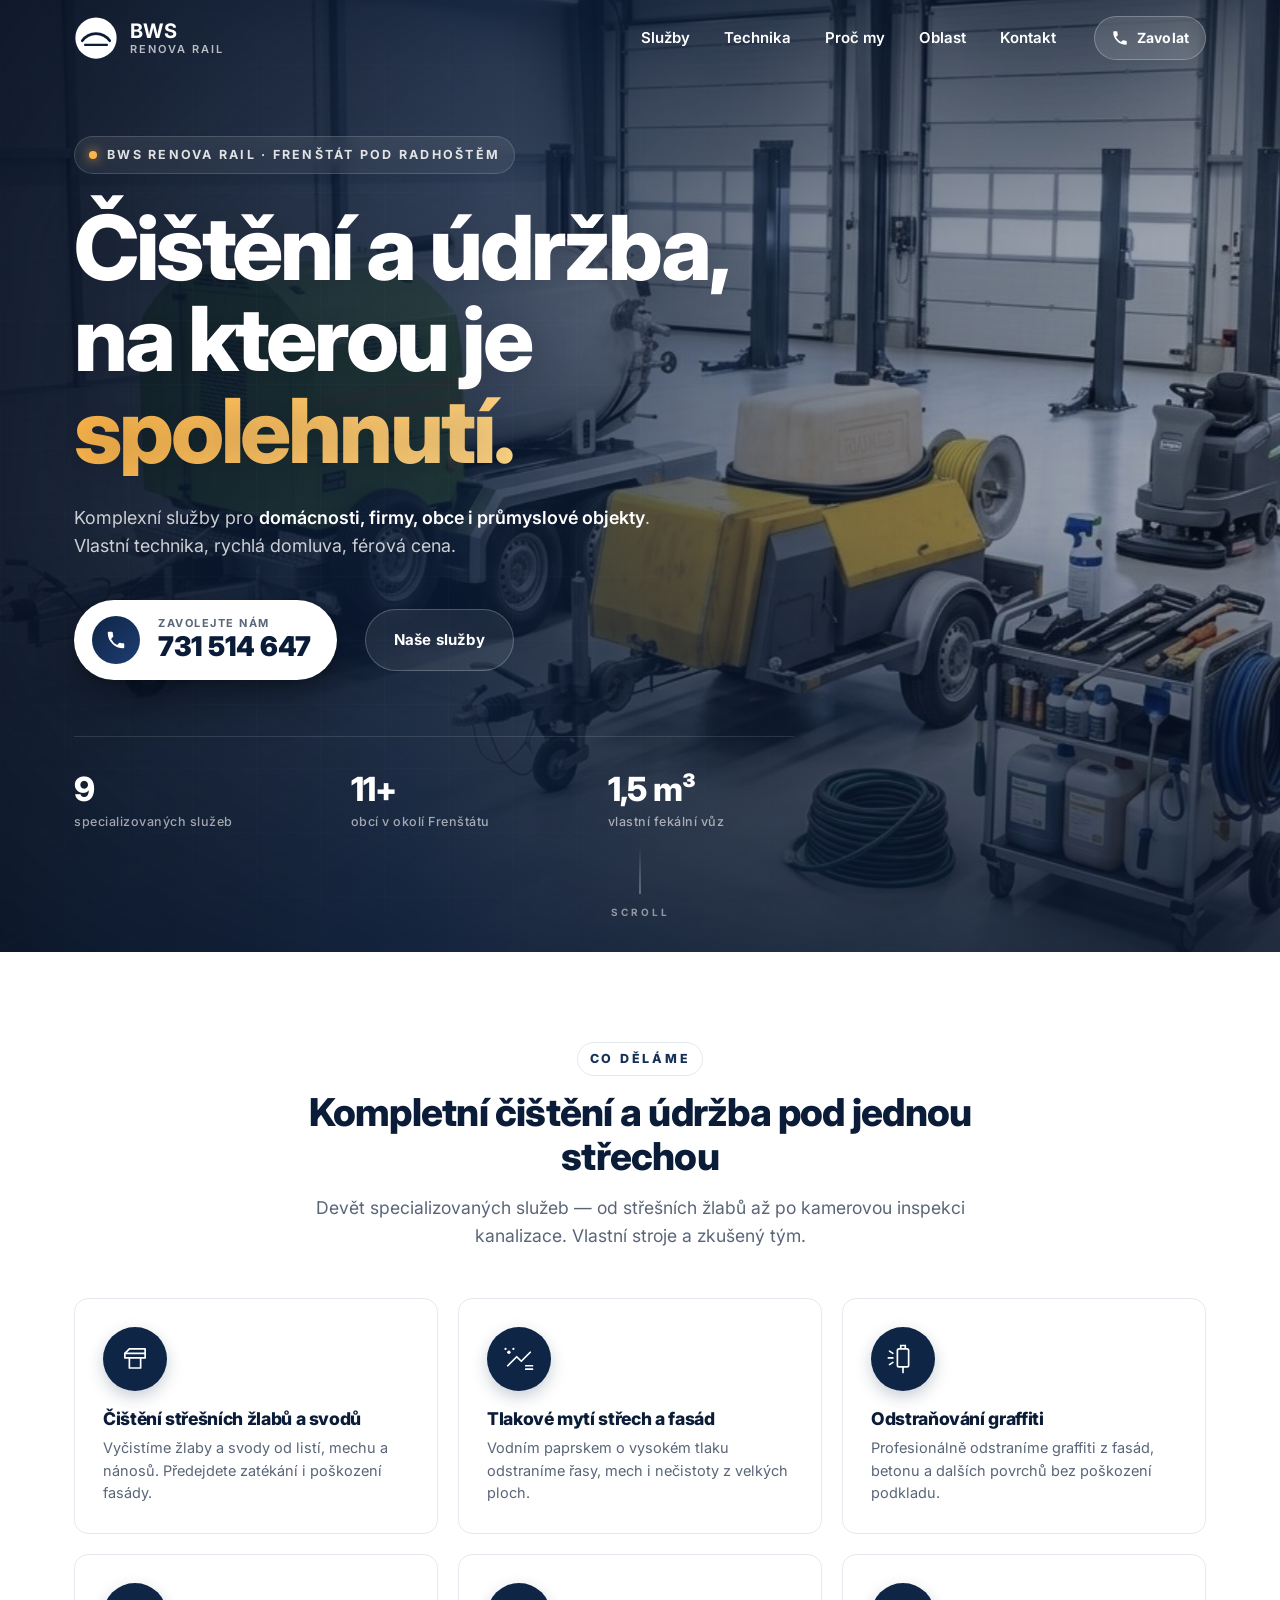
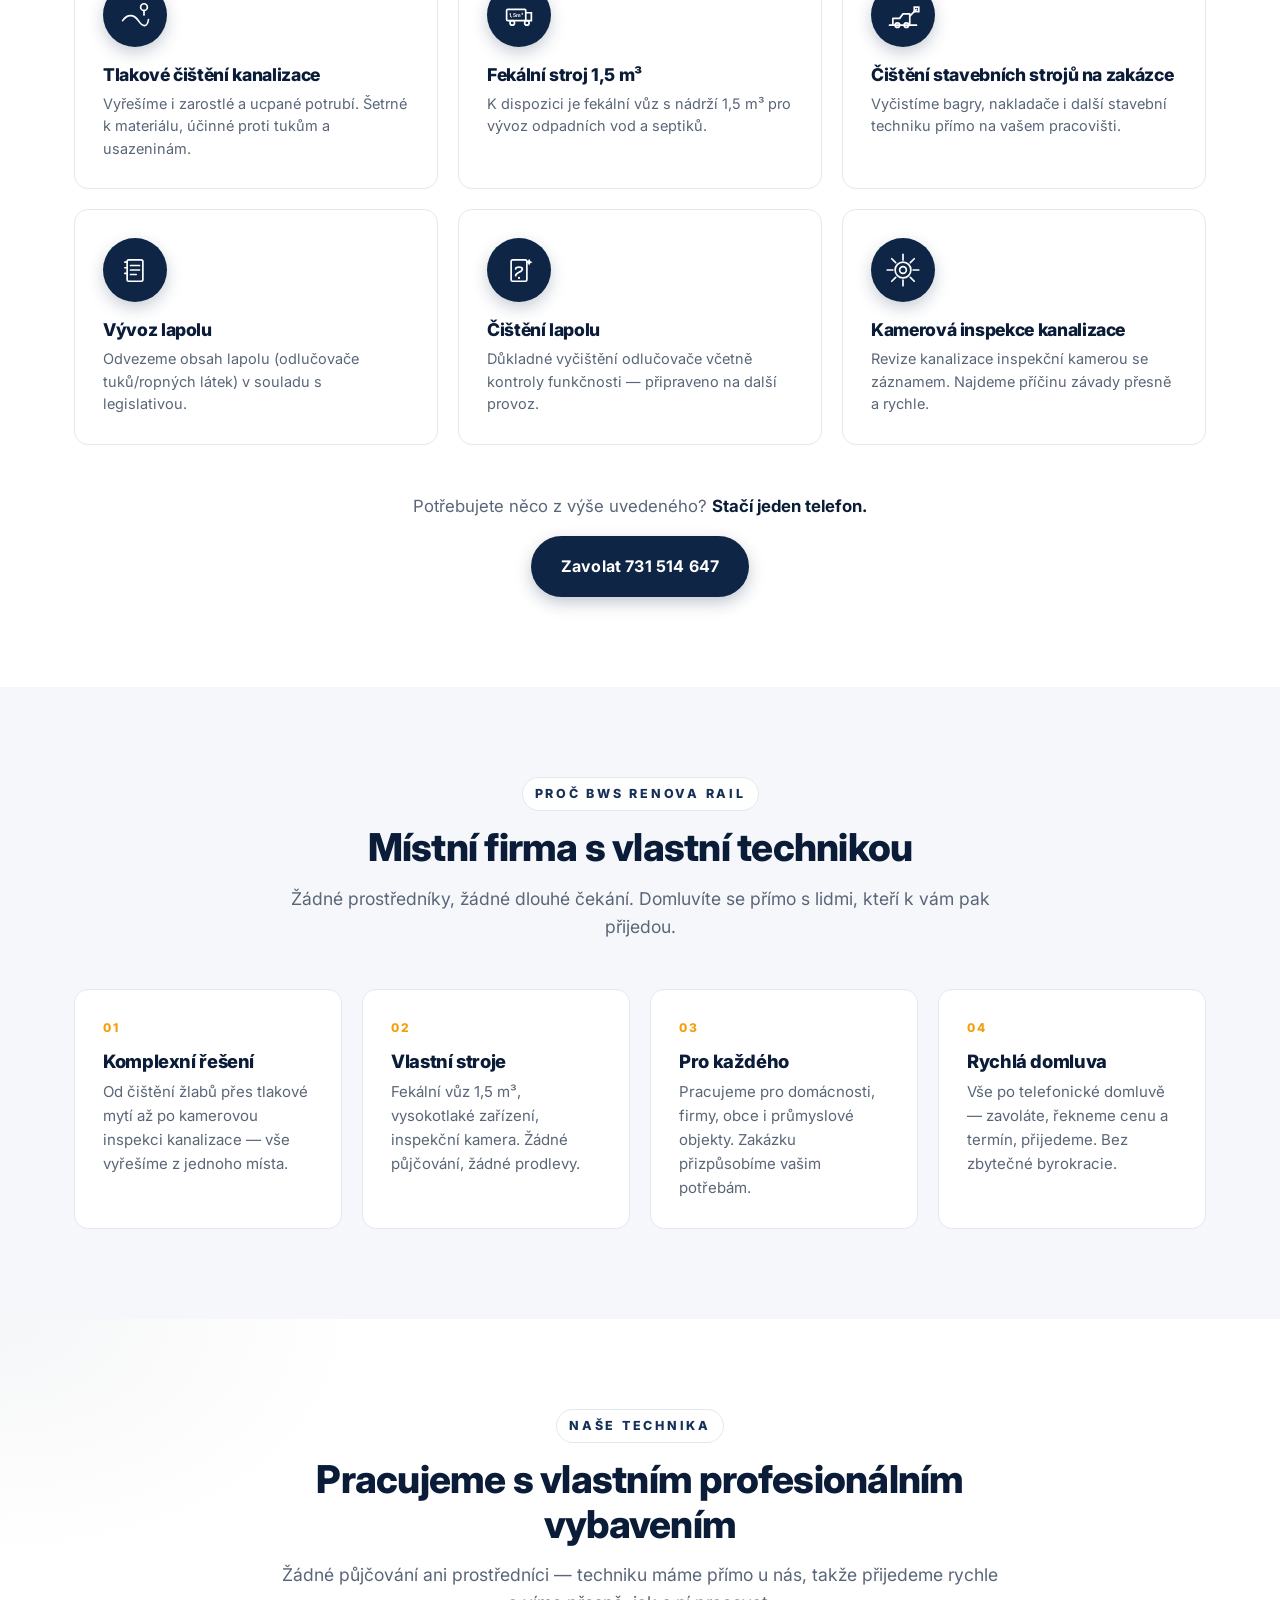
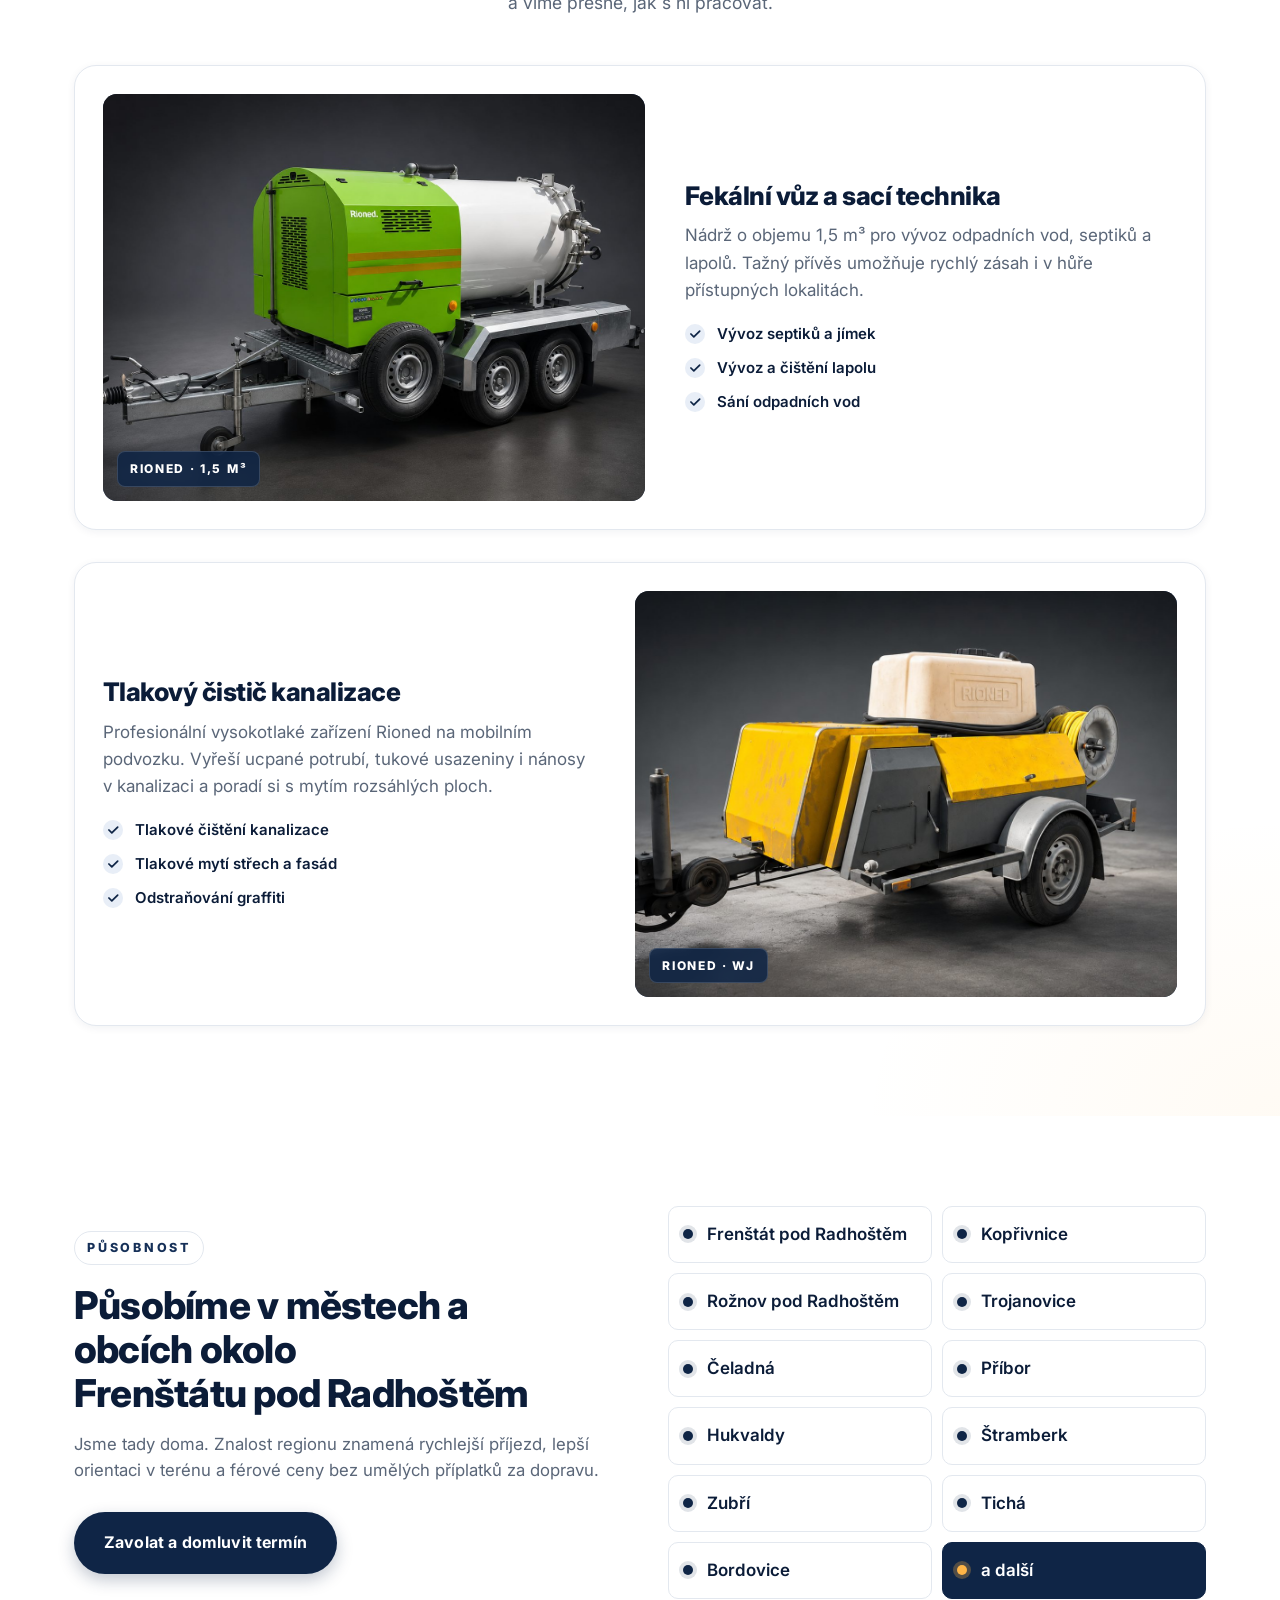
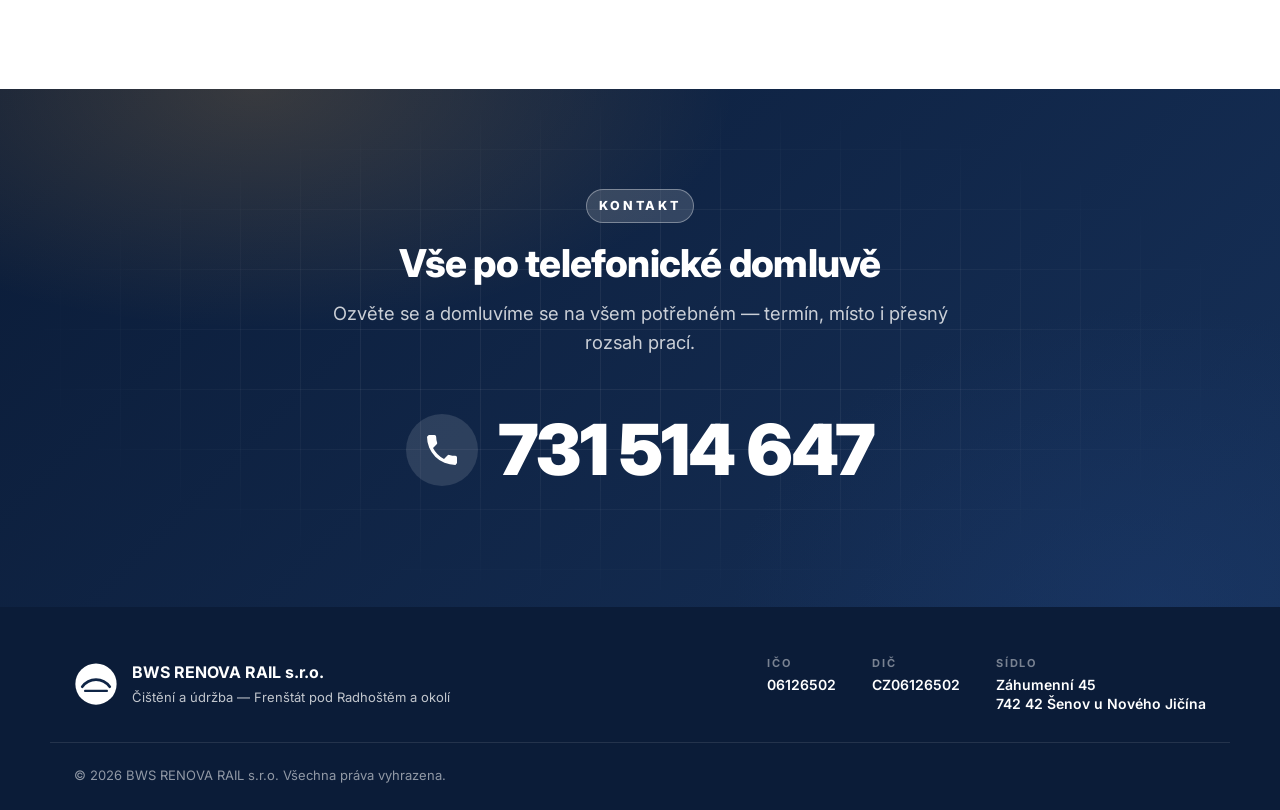
==== commit 41a21181: "Restyle secondary hero CTA as a glass pill, drop arrows - Removes the arrow button on the right of t" ====
--- a/index.html
+++ b/index.html
@@ -97,7 +97,7 @@
         <div class="hero-eyebrow">
           <span class="hero-eyebrow-dot"></span>
           <span class="hero-eyebrow-full">BWS RENOVA RAIL · Frenštát pod Radhoštěm</span>
-          <span class="hero-eyebrow-short">Frenštát</span>
+          <span class="hero-eyebrow-short">Frenštát pod&nbsp;Radhoštěm</span>
         </div>
 
         <h1 class="hero-title">
@@ -120,13 +120,9 @@
               <span class="hero-phone-label">Zavolejte nám</span>
               <span class="hero-phone-num">731&nbsp;514&nbsp;647</span>
             </span>
-            <span class="hero-phone-arrow" aria-hidden="true">
-              <svg viewBox="0 0 24 24" width="22" height="22"><path fill="none" stroke="currentColor" stroke-width="2.5" stroke-linecap="round" stroke-linejoin="round" d="M5 12h14M13 5l7 7-7 7"/></svg>
-            </span>
           </a>
           <a href="#sluzby" class="hero-secondary">
             <span>Naše služby</span>
-            <svg viewBox="0 0 24 24" width="16" height="16" aria-hidden="true"><path fill="none" stroke="currentColor" stroke-width="2.5" stroke-linecap="round" stroke-linejoin="round" d="M5 12h14M13 5l7 7-7 7"/></svg>
           </a>
         </div>
 
--- a/styles.css
+++ b/styles.css
@@ -392,32 +392,27 @@
   letter-spacing: -0.01em;
   margin-top: 3px;
 }
-.hero-phone-arrow {
-  width: 36px; height: 36px;
-  border-radius: 50%;
-  background: var(--navy-100);
-  color: var(--navy-900);
-  display: grid;
-  place-items: center;
-  margin-left: 6px;
-  transition: transform .2s ease, background .2s ease;
-}
-.hero-phone:hover .hero-phone-arrow { transform: translateX(4px); background: var(--accent); }
-
 .hero-secondary {
   display: inline-flex;
   align-items: center;
-  gap: 10px;
-  padding: 14px 4px;
-  color: #fff;
-  font-weight: 600;
-  font-size: 16px;
-  border-bottom: 2px solid rgba(255, 255, 255, 0.25);
-  transition: border-color .2s ease, gap .2s ease;
-}
-.hero-secondary:hover { border-color: var(--accent); gap: 14px; }
-.hero-secondary svg { transition: transform .2s ease; }
-.hero-secondary:hover svg { transform: translateX(2px); }
+  justify-content: center;
+  padding: 18px 28px;
+  color: #fff;
+  font-weight: 700;
+  font-size: 15px;
+  letter-spacing: 0.01em;
+  border-radius: 999px;
+  background: rgba(255, 255, 255, 0.08);
+  border: 1px solid rgba(255, 255, 255, 0.22);
+  backdrop-filter: blur(8px);
+  -webkit-backdrop-filter: blur(8px);
+  transition: background .2s ease, border-color .2s ease, transform .2s ease;
+}
+.hero-secondary:hover {
+  background: rgba(255, 255, 255, 0.16);
+  border-color: rgba(255, 255, 255, 0.4);
+  transform: translateY(-2px);
+}
 
 /* Hero stats */
 .hero-stats {
@@ -921,12 +916,13 @@
   .cta-final { padding: 72px 0 96px; }
 
   .hero-eyebrow {
-    font-size: 11px;
-    letter-spacing: 0.14em;
-    padding: 6px 14px;
+    font-size: 10px;
+    letter-spacing: 0.1em;
+    padding: 6px 12px;
     gap: 8px;
     margin-bottom: 22px;
     white-space: nowrap;
+    max-width: 100%;
   }
   .hero-eyebrow-dot { width: 6px; height: 6px; }
   .hero-eyebrow-full { display: none; }
@@ -943,7 +939,7 @@
   .hero-phone-icon { width: 40px; height: 40px; }
   .hero-phone-label { font-size: 10px; }
   .hero-phone-num { font-size: 1.15rem; }
-  .hero-phone-arrow { display: none; }
+  .hero-secondary { padding: 14px 22px; font-size: 14px; }
   .hero-secondary { font-size: 15px; }
   .hero-stats {
     gap: 24px;
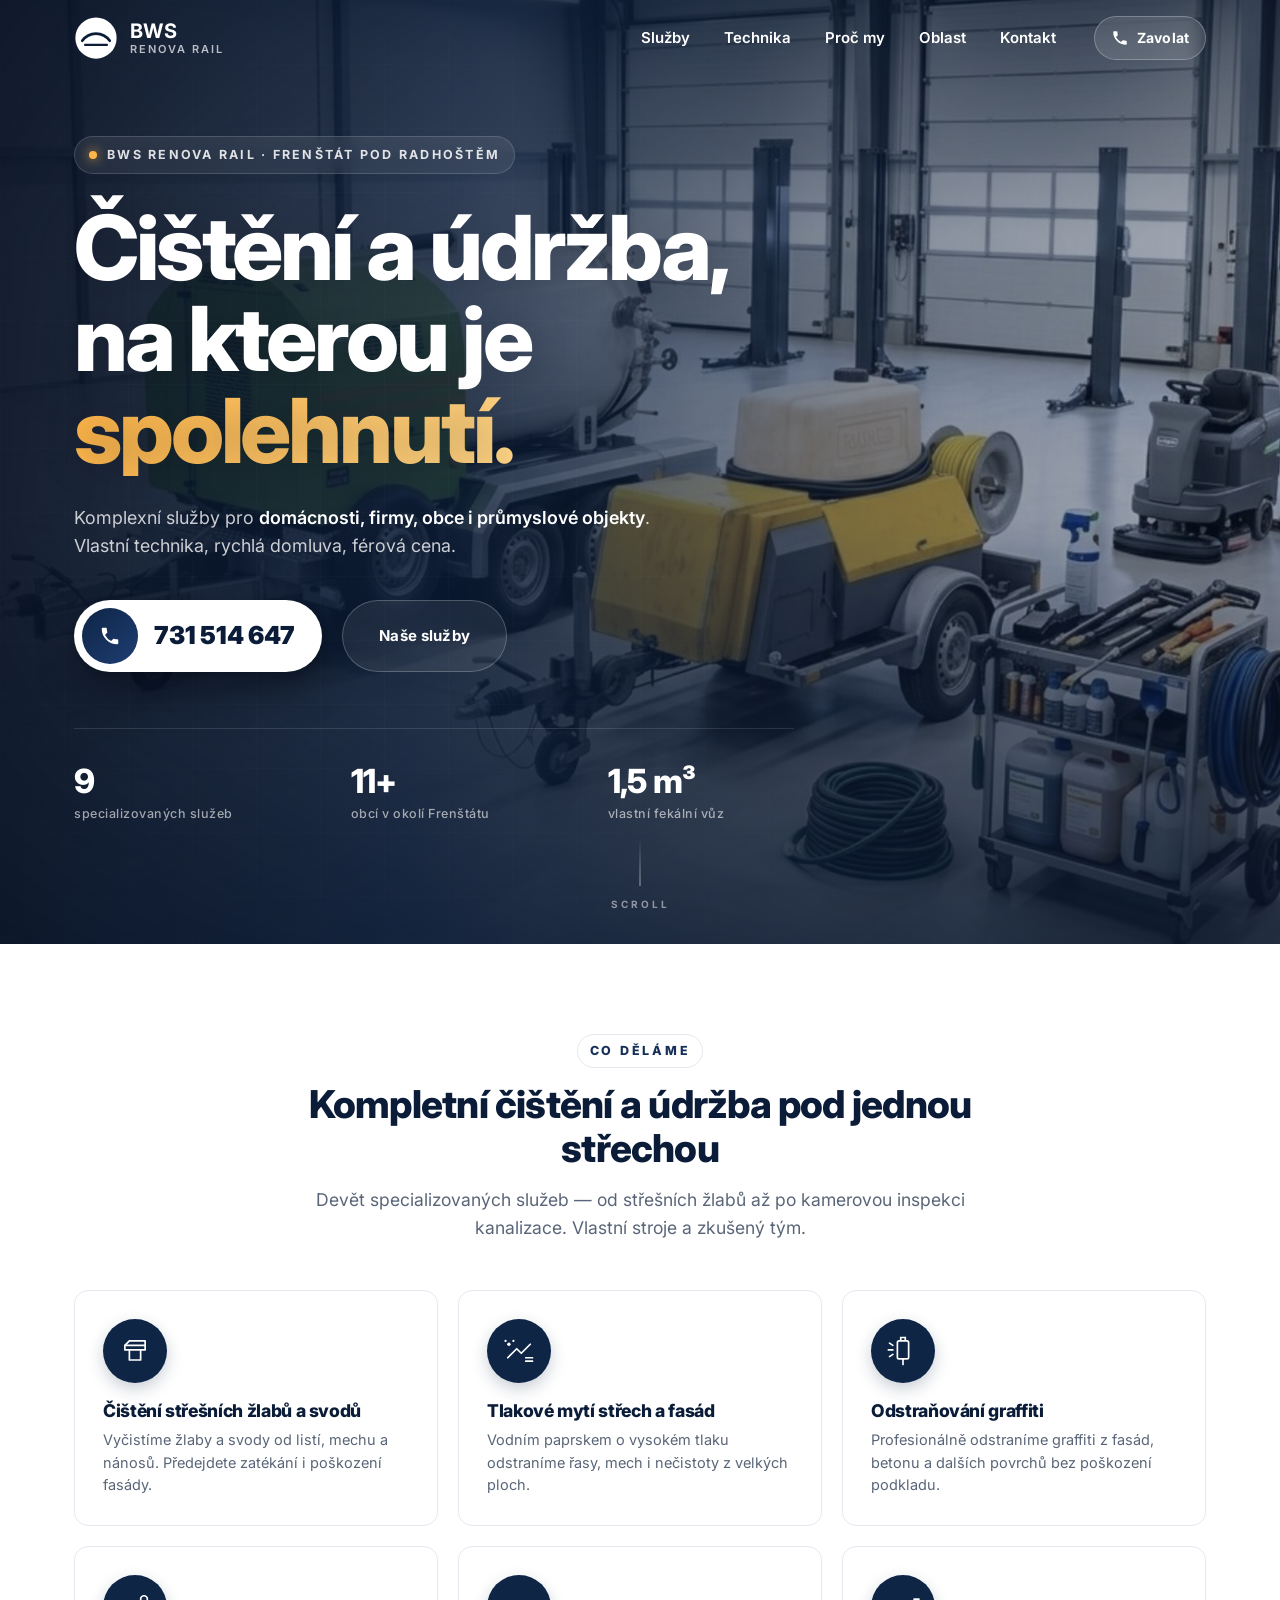
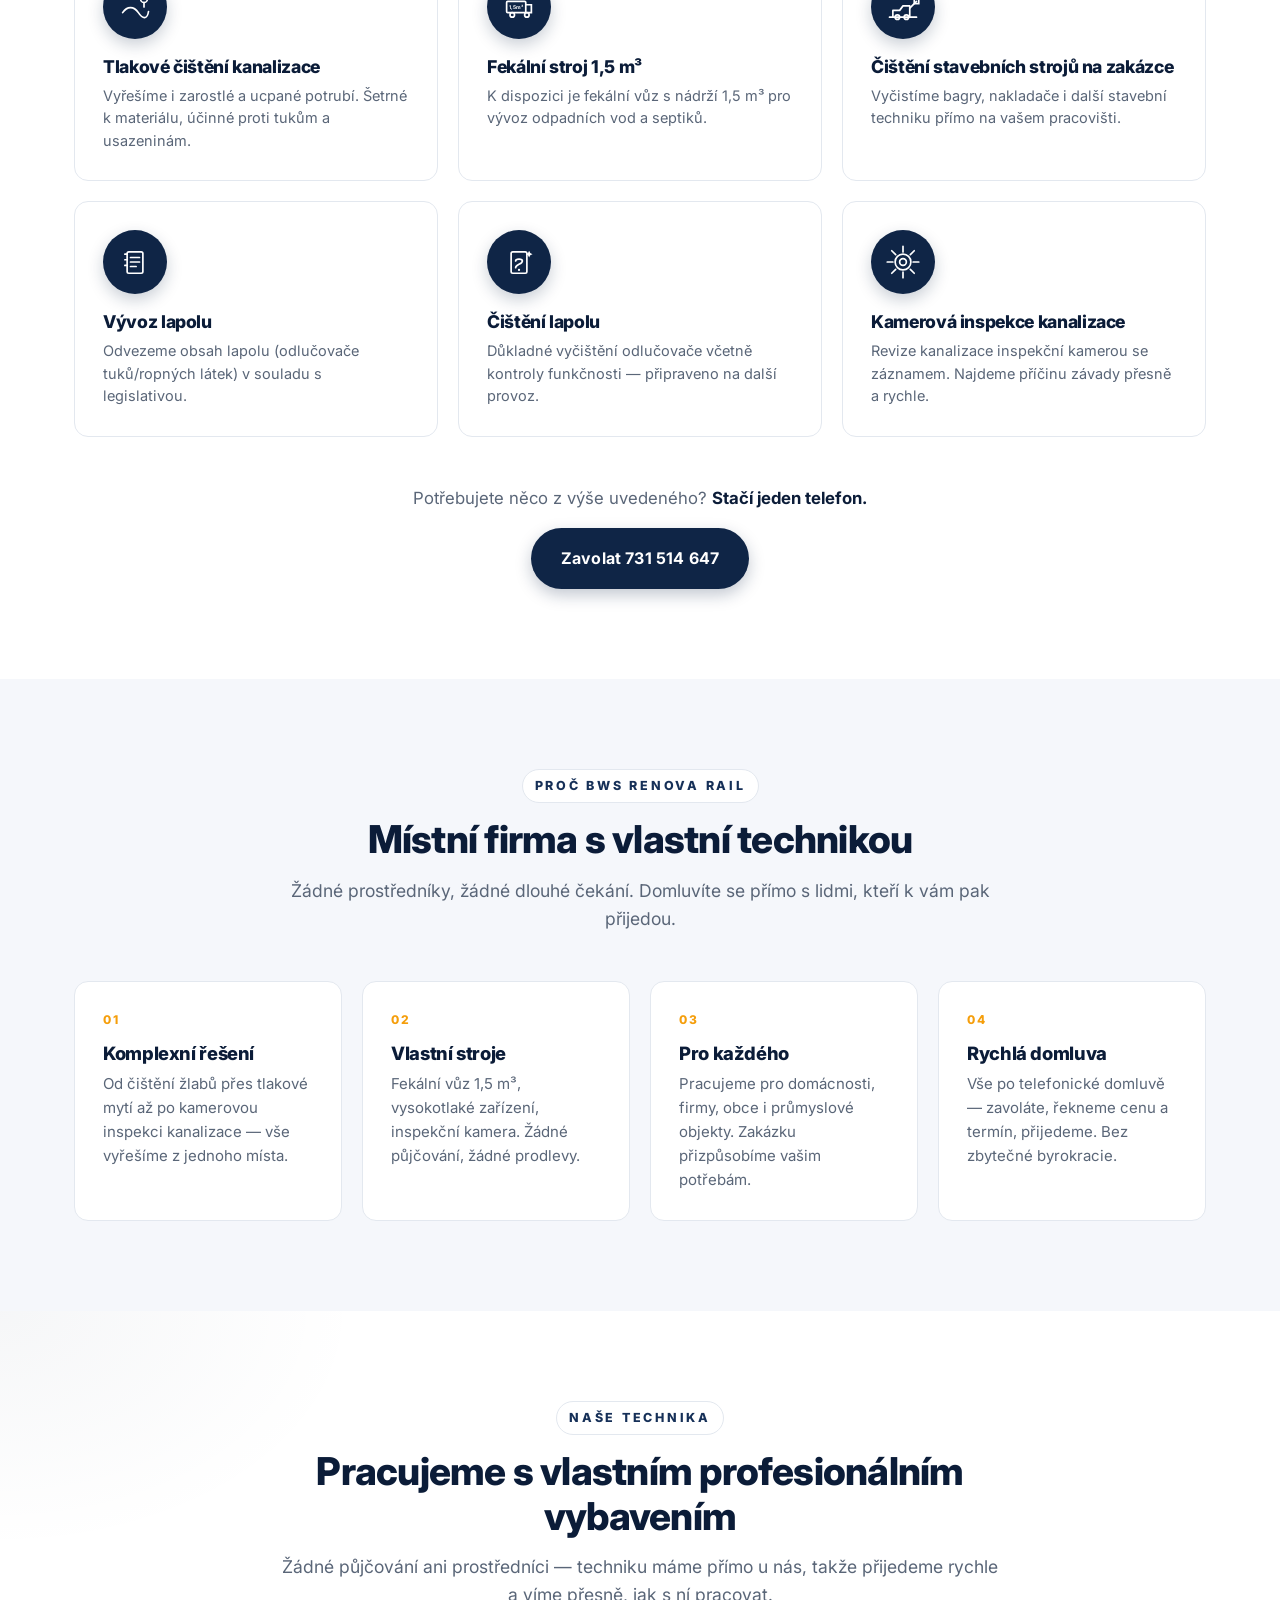
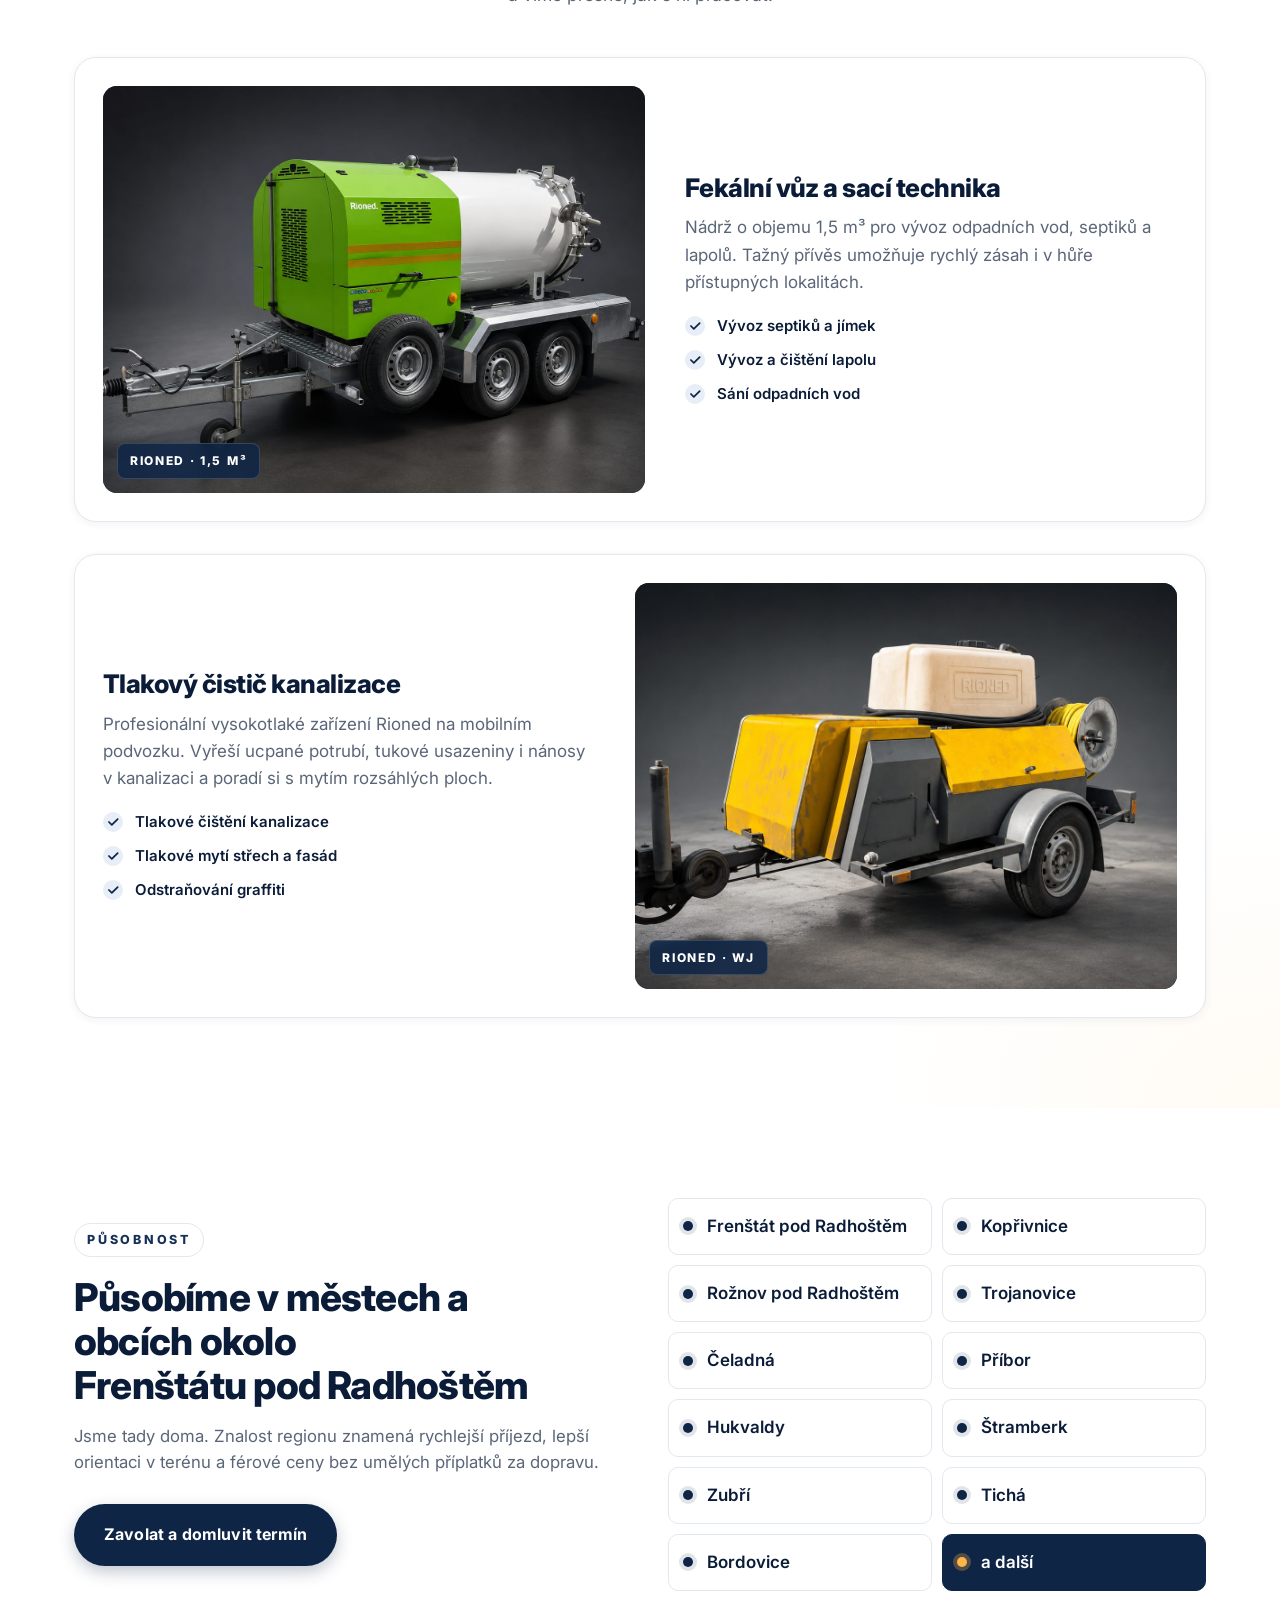
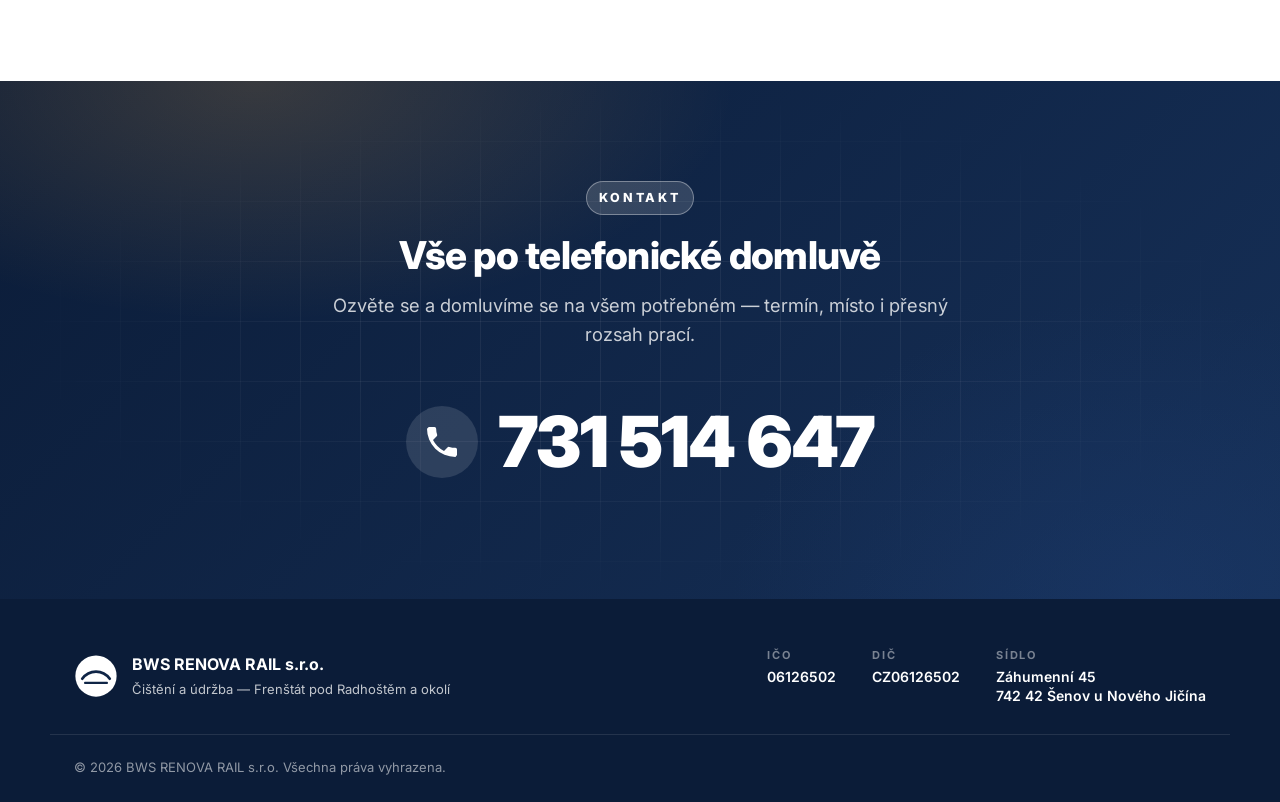
==== commit f14cea80: "Drop 'Zavolejte nám' label and lock both hero pills to fixed height Removes the small "ZAVOLEJTE NÁM" ====
--- a/index.html
+++ b/index.html
@@ -116,10 +116,7 @@
             <span class="hero-phone-icon" aria-hidden="true">
               <svg viewBox="0 0 24 24" width="22" height="22"><path fill="currentColor" d="M6.62 10.79a15.05 15.05 0 0 0 6.59 6.59l2.2-2.2a1 1 0 0 1 1.02-.24 11.36 11.36 0 0 0 3.57.57 1 1 0 0 1 1 1V20a1 1 0 0 1-1 1A17 17 0 0 1 3 4a1 1 0 0 1 1-1h3.5a1 1 0 0 1 1 1 11.36 11.36 0 0 0 .57 3.57 1 1 0 0 1-.24 1.02z"/></svg>
             </span>
-            <span class="hero-phone-text">
-              <span class="hero-phone-label">Zavolejte nám</span>
-              <span class="hero-phone-num">731&nbsp;514&nbsp;647</span>
-            </span>
+            <span class="hero-phone-num">731&nbsp;514&nbsp;647</span>
           </a>
           <a href="#sluzby" class="hero-secondary">
             <span>Naše služby</span>
--- a/styles.css
+++ b/styles.css
@@ -332,9 +332,9 @@
 
 .hero-cta {
   display: flex;
-  align-items: center;
+  align-items: stretch;
   flex-wrap: wrap;
-  gap: 16px 28px;
+  gap: 16px 20px;
   margin-bottom: 56px;
 }
 
@@ -342,8 +342,9 @@
 .hero-phone {
   display: inline-flex;
   align-items: center;
-  gap: 18px;
-  padding: 16px 26px 16px 18px;
+  gap: 16px;
+  height: 72px;
+  padding: 0 28px 0 8px;
   border-radius: 999px;
   background: #fff;
   color: var(--navy-900);
@@ -366,7 +367,7 @@
 .hero-phone:hover { transform: translateY(-2px); box-shadow: 0 24px 50px rgba(0, 0, 0, 0.35), 0 6px 14px rgba(0, 0, 0, 0.2); }
 .hero-phone:hover::before { opacity: 1; }
 .hero-phone-icon {
-  width: 48px; height: 48px;
+  width: 56px; height: 56px;
   border-radius: 50%;
   background: linear-gradient(135deg, var(--navy-800), var(--navy-600));
   color: #fff;
@@ -374,29 +375,17 @@
   place-items: center;
   flex-shrink: 0;
 }
-.hero-phone-text {
-  display: flex;
-  flex-direction: column;
-  line-height: 1.1;
-}
-.hero-phone-label {
-  font-size: 11px;
-  font-weight: 700;
-  letter-spacing: 0.14em;
-  text-transform: uppercase;
-  color: var(--muted);
-}
 .hero-phone-num {
-  font-size: clamp(1.3rem, 2.4vw, 1.7rem);
+  font-size: clamp(1.3rem, 2.2vw, 1.55rem);
   font-weight: 900;
   letter-spacing: -0.01em;
-  margin-top: 3px;
 }
 .hero-secondary {
   display: inline-flex;
   align-items: center;
   justify-content: center;
-  padding: 18px 28px;
+  height: 72px;
+  padding: 0 36px;
   color: #fff;
   font-weight: 700;
   font-size: 15px;
@@ -929,17 +918,21 @@
   .hero-eyebrow-short { display: inline; }
   .hero-title { font-size: clamp(2.2rem, 9vw, 3.4rem); }
   .hero-cta {
-    gap: 12px 20px;
+    gap: 12px;
     margin-bottom: 40px;
   }
   .hero-phone {
-    gap: 14px;
-    padding: 8px 18px 8px 8px;
+    height: 60px;
+    gap: 12px;
+    padding: 0 22px 0 6px;
   }
-  .hero-phone-icon { width: 40px; height: 40px; }
-  .hero-phone-label { font-size: 10px; }
+  .hero-phone-icon { width: 48px; height: 48px; }
   .hero-phone-num { font-size: 1.15rem; }
-  .hero-secondary { padding: 14px 22px; font-size: 14px; }
+  .hero-secondary {
+    height: 60px;
+    padding: 0 26px;
+    font-size: 14px;
+  }
   .hero-secondary { font-size: 15px; }
   .hero-stats {
     gap: 24px;
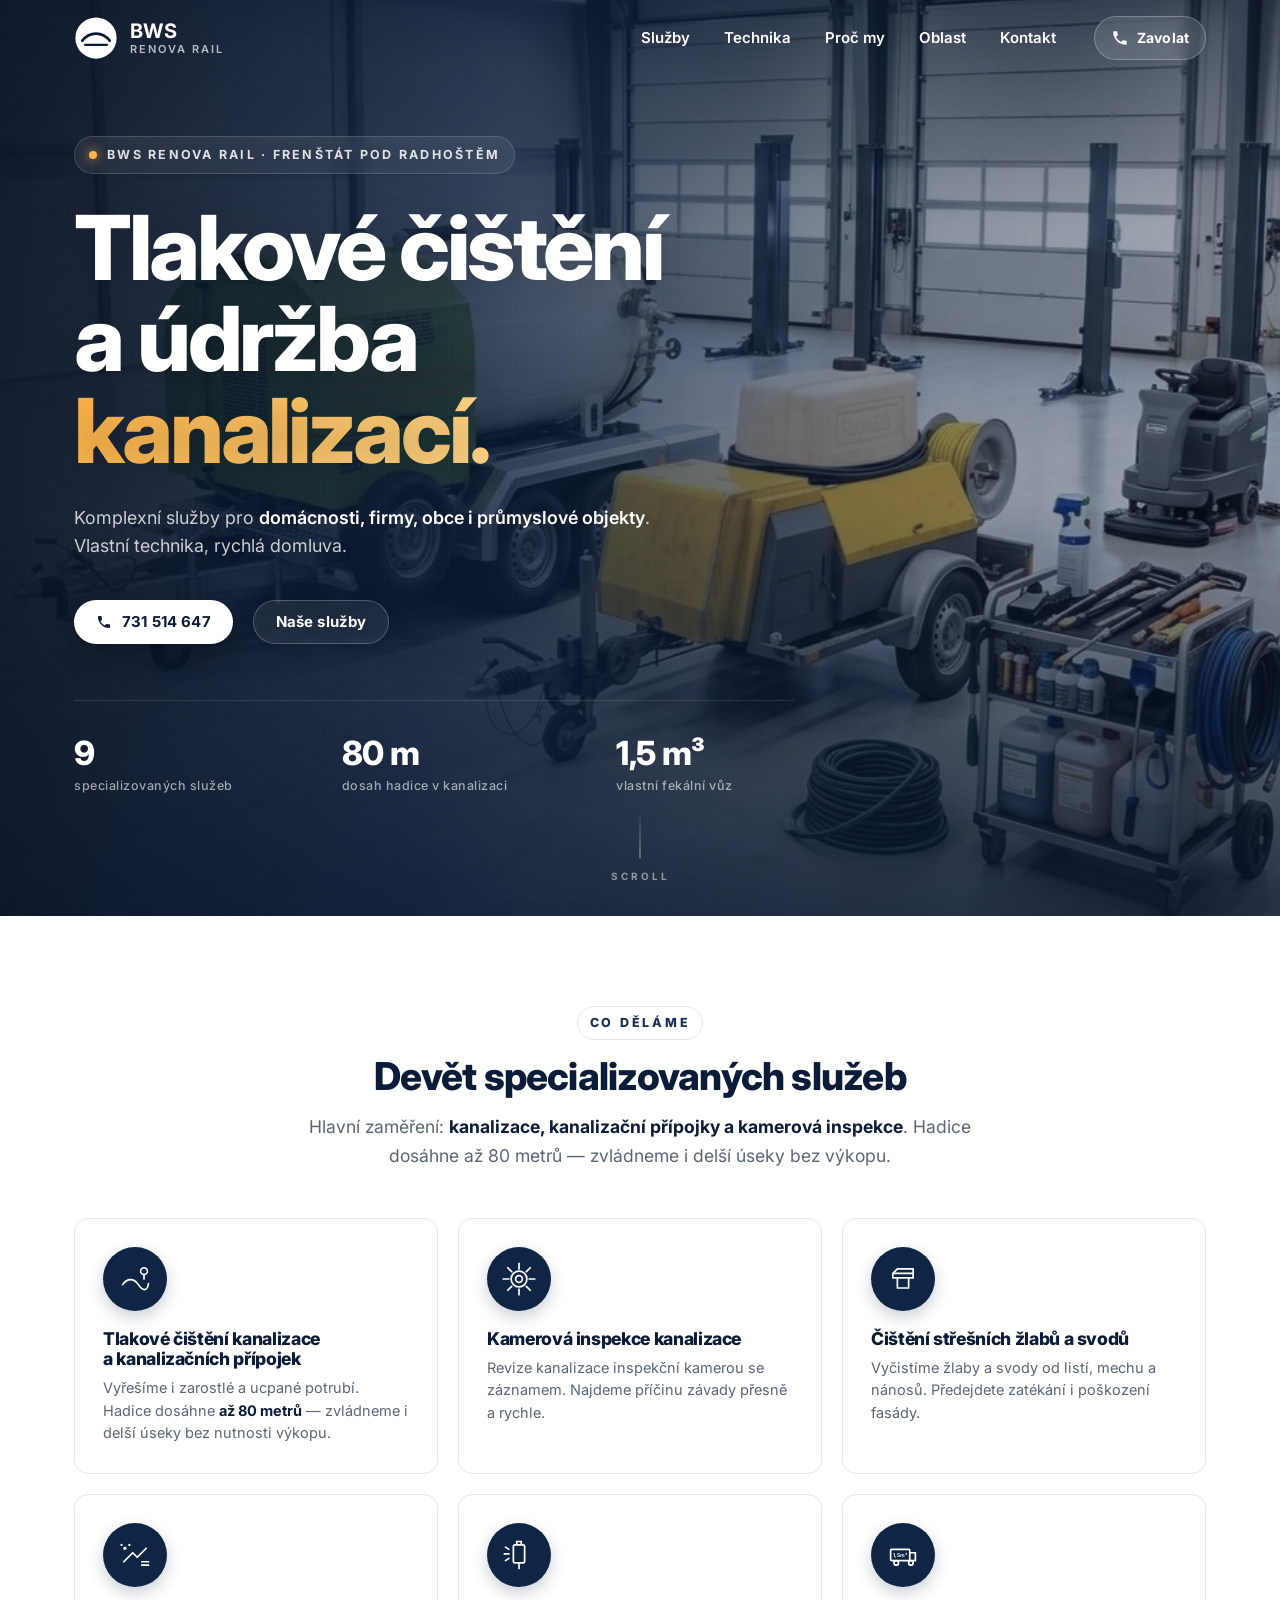
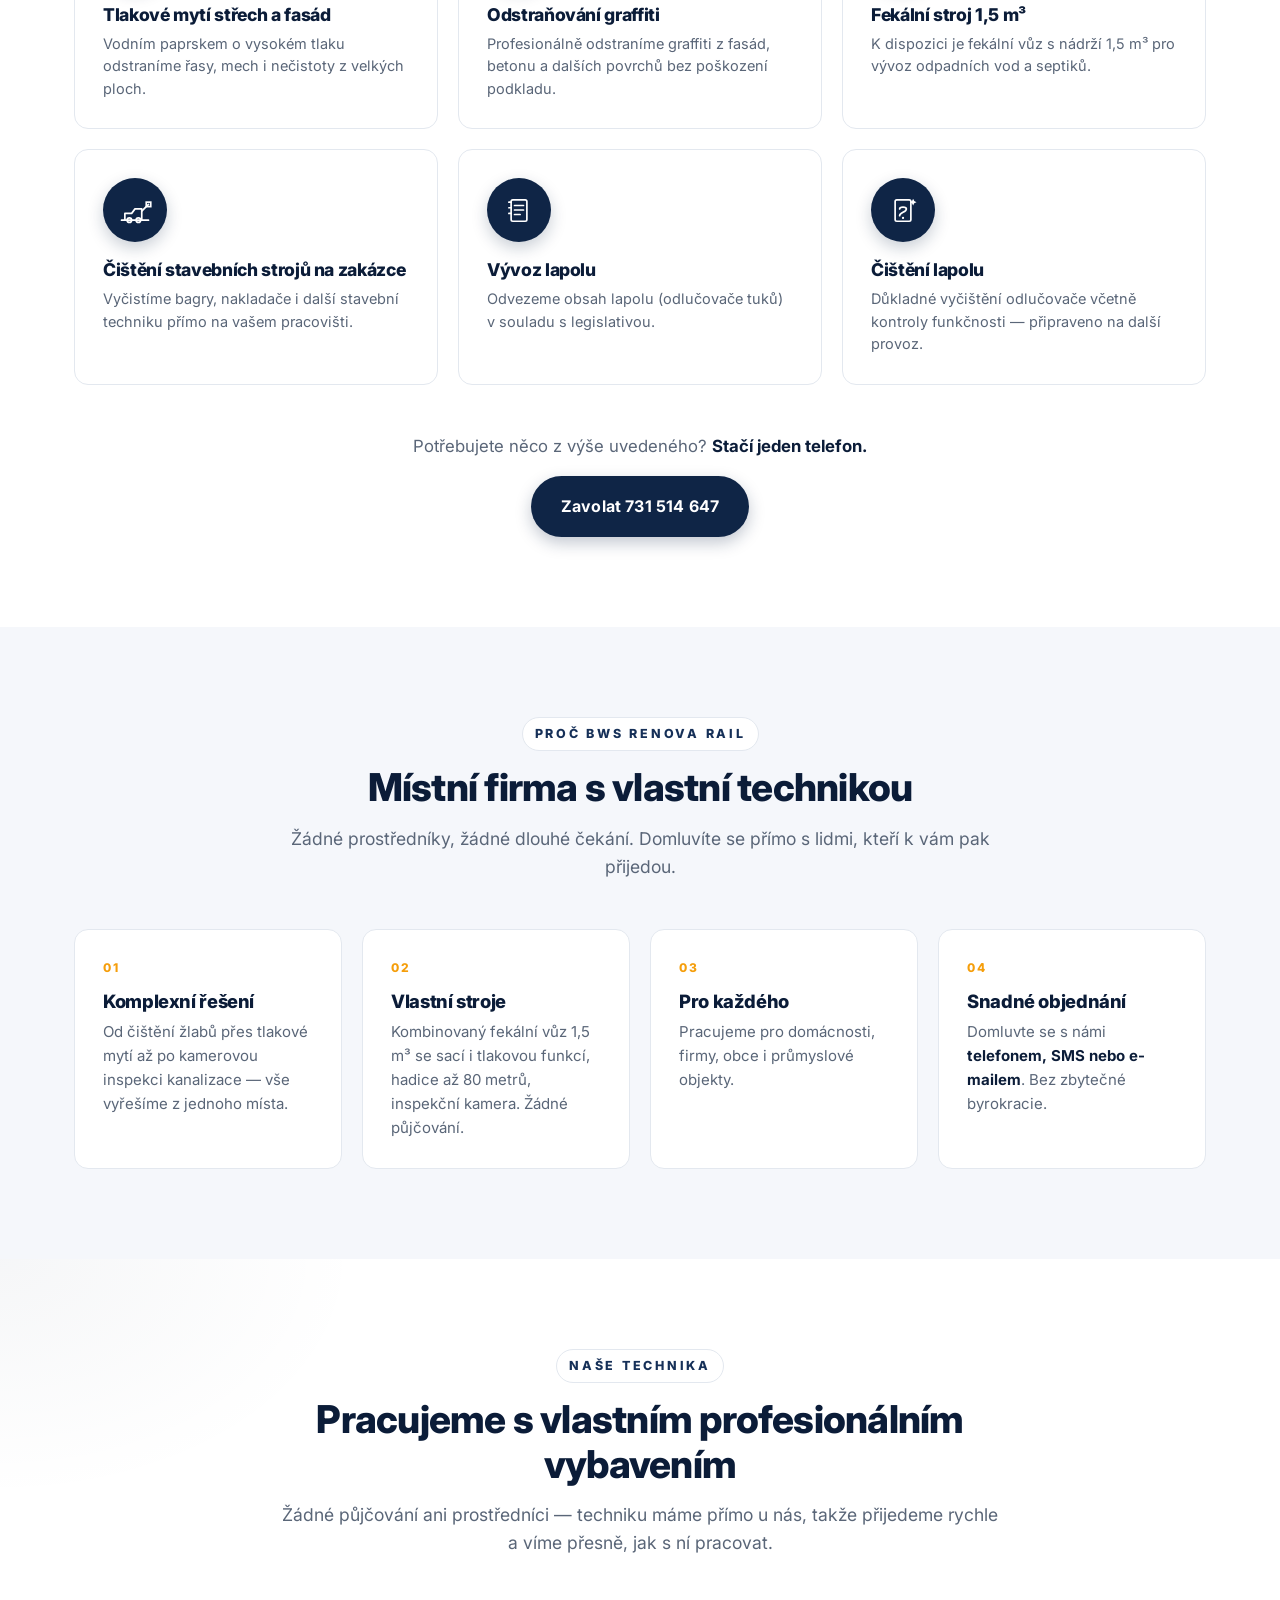
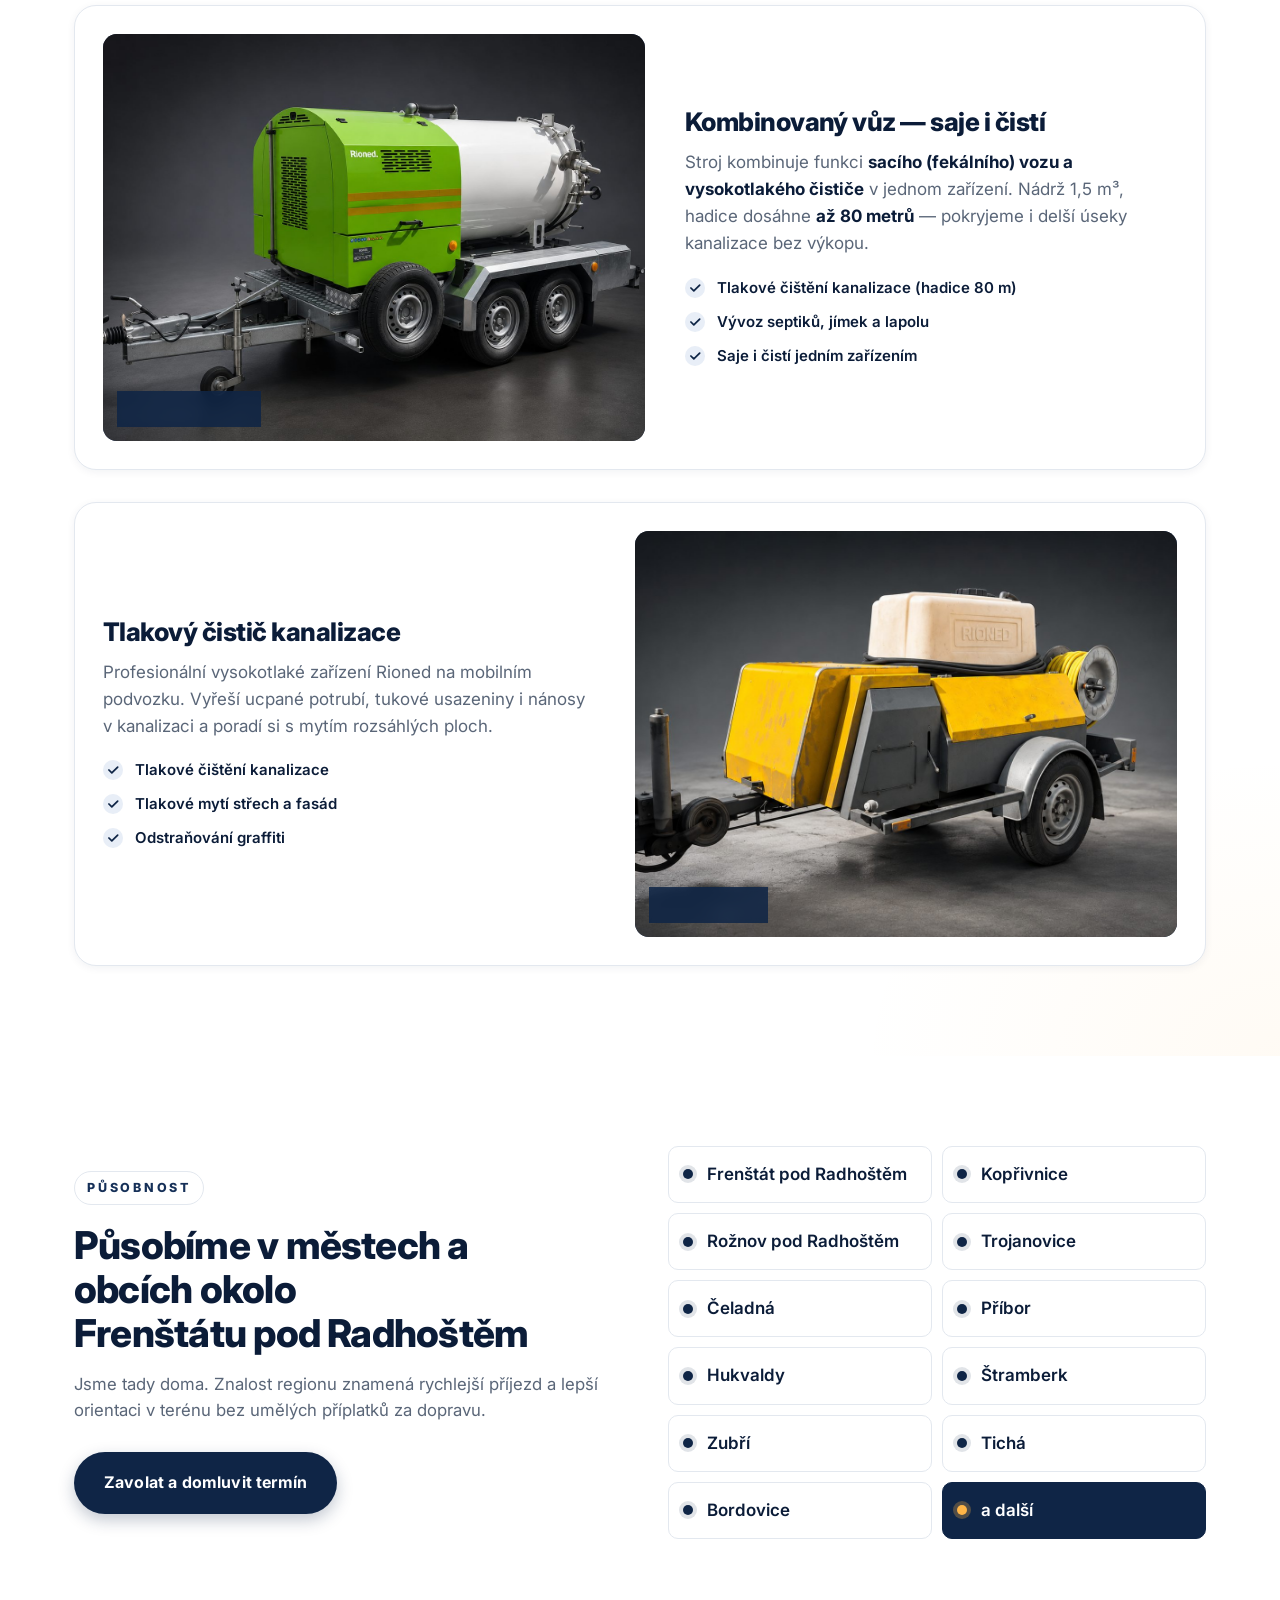
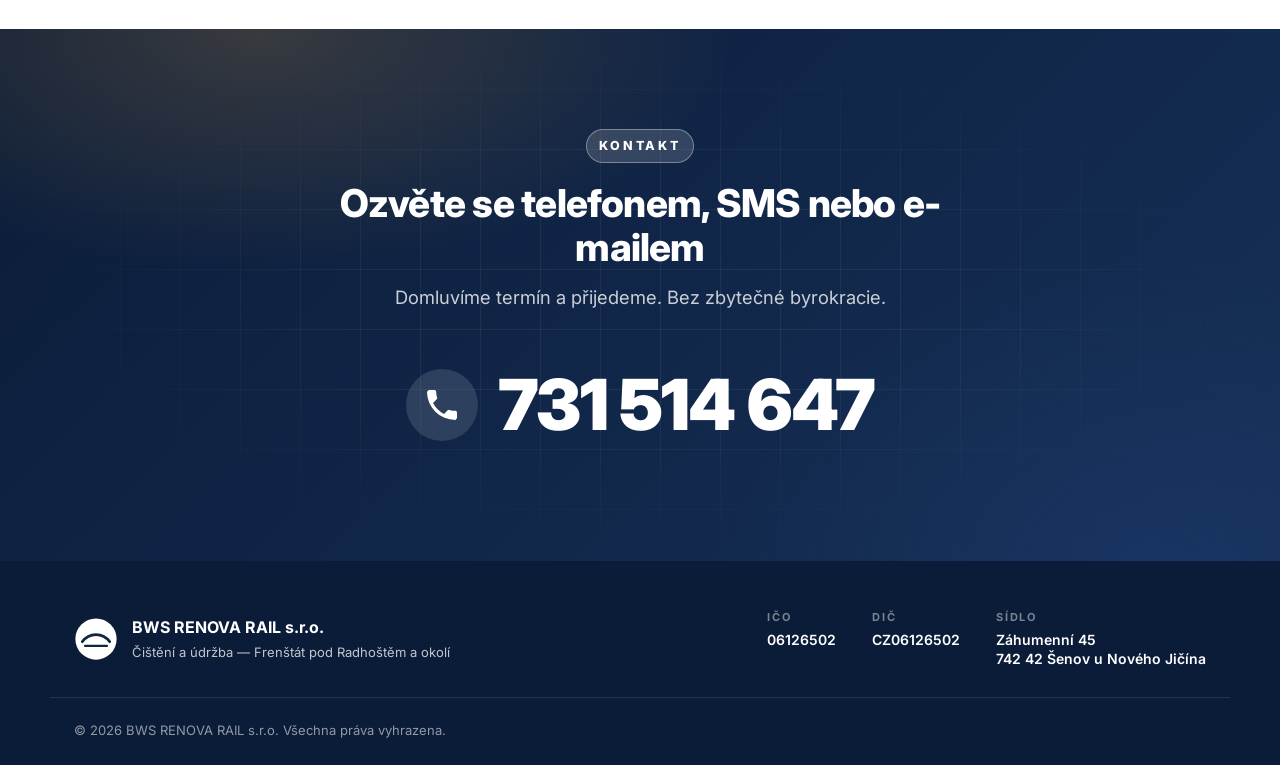
==== commit d51a580a: "akt1ct" ====
--- a/index.html
+++ b/index.html
@@ -5,14 +5,14 @@
   <meta name="viewport" content="width=device-width, initial-scale=1.0" />
   <meta name="theme-color" content="#0f2546" />
   <title>BWS RENOVA RAIL s.r.o. — Čištění a údržba | Frenštát pod Radhoštěm</title>
-  <meta name="description" content="Komplexní čištění a údržba pro domácnosti, firmy, obce i průmyslové objekty. Tlakové mytí, čištění kanalizace, vývoz lapolu, kamerová inspekce. Frenštát pod Radhoštěm a okolí. Volejte 731 514 647." />
-  <meta name="keywords" content="čištění kanalizace, tlakové mytí, vývoz lapolu, čištění žlabů, odstraňování graffiti, kamerová inspekce, Frenštát pod Radhoštěm, Kopřivnice, Rožnov pod Radhoštěm" />
+  <meta name="description" content="Tlakové čištění kanalizace a kanalizačních přípojek, kamerová inspekce, vývoz lapolu, tlakové mytí. Hadice až 80 m. Frenštát pod Radhoštěm a okolí. Volejte 731 514 647." />
+  <meta name="keywords" content="čištění kanalizace, kanalizační přípojky, tlakové mytí, vývoz lapolu, čištění žlabů, odstraňování graffiti, kamerová inspekce, Frenštát pod Radhoštěm, Kopřivnice, Rožnov pod Radhoštěm" />
   <meta name="author" content="BWS RENOVA RAIL s.r.o." />
 
   <!-- Open Graph -->
   <meta property="og:type" content="website" />
   <meta property="og:title" content="BWS RENOVA RAIL s.r.o. — Čištění a údržba" />
-  <meta property="og:description" content="Komplexní čištění a údržba pro domácnosti, firmy, obce i průmyslové objekty. Volejte 731 514 647." />
+  <meta property="og:description" content="Tlakové čištění kanalizace a kanalizačních přípojek, kamerová inspekce. Volejte 731 514 647." />
   <meta property="og:locale" content="cs_CZ" />
 
   <link rel="preconnect" href="https://fonts.googleapis.com" />
@@ -27,7 +27,7 @@
     "@context": "https://schema.org",
     "@type": "LocalBusiness",
     "name": "BWS RENOVA RAIL s.r.o.",
-    "description": "Komplexní čištění a údržba pro domácnosti, firmy, obce i průmyslové objekty.",
+    "description": "Tlakové čištění kanalizace a kanalizačních přípojek, kamerová inspekce, vývoz lapolu a další služby pro domácnosti, firmy, obce i průmysl.",
     "telephone": "+420731514647",
     "taxID": "CZ06126502",
     "vatID": "CZ06126502",
@@ -101,14 +101,14 @@
         </div>
 
         <h1 class="hero-title">
-          Čištění a&nbsp;údržba,<br/>
-          na kterou je<br/>
-          <span class="hero-title-accent">spolehnutí.</span>
+          Tlakové čištění<br/>
+          a&nbsp;údržba<br/>
+          <span class="hero-title-accent">kanalizací.</span>
         </h1>
 
         <p class="hero-sub">
           Komplexní služby pro <strong>domácnosti, firmy, obce i&nbsp;průmyslové objekty</strong>.
-          Vlastní technika, rychlá domluva, férová cena.
+          Vlastní technika, rychlá domluva.
         </p>
 
         <div class="hero-cta">
@@ -129,8 +129,8 @@
             <span>specializovaných služeb</span>
           </div>
           <div role="listitem">
-            <strong>11+</strong>
-            <span>obcí v okolí Frenštátu</span>
+            <strong>80&nbsp;m</strong>
+            <span>dosah hadice v kanalizaci</span>
           </div>
           <div role="listitem">
             <strong>1,5&nbsp;m³</strong>
@@ -151,11 +151,27 @@
     <div class="container">
       <div class="section-head">
         <span class="eyebrow">CO DĚLÁME</span>
-        <h2>Kompletní čištění a údržba pod jednou střechou</h2>
-        <p class="section-lead">Devět specializovaných služeb — od střešních žlabů až po kamerovou inspekci kanalizace. Vlastní stroje a zkušený tým.</p>
+        <h2>Devět specializovaných služeb</h2>
+        <p class="section-lead">Hlavní zaměření: <strong>kanalizace, kanalizační přípojky a kamerová inspekce</strong>. Hadice dosáhne až 80 metrů — zvládneme i delší úseky bez výkopu.</p>
       </div>
 
       <div class="services-grid">
+
+        <article class="service" data-reveal>
+          <div class="service-icon" aria-hidden="true">
+            <svg viewBox="0 0 64 64"><path d="M10 42 C 18 30, 30 30, 38 42 S 54 54, 56 40" fill="none" stroke="currentColor" stroke-width="3" stroke-linecap="round"/><circle cx="48" cy="18" r="6" fill="none" stroke="currentColor" stroke-width="3"/><path d="M48 24 V 32" stroke="currentColor" stroke-width="3" stroke-linecap="round"/></svg>
+          </div>
+          <h3>Tlakové čištění kanalizace a&nbsp;kanalizačních přípojek</h3>
+          <p>Vyřešíme i&nbsp;zarostlé a ucpané potrubí. Hadice dosáhne <strong>až 80 metrů</strong> — zvládneme i delší úseky bez nutnosti výkopu.</p>
+        </article>
+
+        <article class="service" data-reveal>
+          <div class="service-icon" aria-hidden="true">
+            <svg viewBox="0 0 64 64"><circle cx="32" cy="32" r="14" fill="none" stroke="currentColor" stroke-width="3"/><circle cx="32" cy="32" r="6" fill="none" stroke="currentColor" stroke-width="3"/><path d="M32 4 V 14 M32 50 V 60 M4 32 H 14 M50 32 H 60 M12 12 L 19 19 M45 45 L 52 52 M12 52 L 19 45 M45 19 L 52 12" stroke="currentColor" stroke-width="3" stroke-linecap="round"/></svg>
+          </div>
+          <h3>Kamerová inspekce kanalizace</h3>
+          <p>Revize kanalizace inspekční kamerou se záznamem. Najdeme příčinu závady přesně a&nbsp;rychle.</p>
+        </article>
 
         <article class="service" data-reveal>
           <div class="service-icon" aria-hidden="true">
@@ -183,14 +199,6 @@
 
         <article class="service" data-reveal>
           <div class="service-icon" aria-hidden="true">
-            <svg viewBox="0 0 64 64"><path d="M10 42 C 18 30, 30 30, 38 42 S 54 54, 56 40" fill="none" stroke="currentColor" stroke-width="3" stroke-linecap="round"/><circle cx="48" cy="18" r="6" fill="none" stroke="currentColor" stroke-width="3"/><path d="M48 24 V 32" stroke="currentColor" stroke-width="3" stroke-linecap="round"/></svg>
-          </div>
-          <h3>Tlakové čištění kanalizace</h3>
-          <p>Vyřešíme i zarostlé a ucpané potrubí. Šetrné k materiálu, účinné proti tukům a usazeninám.</p>
-        </article>
-
-        <article class="service" data-reveal>
-          <div class="service-icon" aria-hidden="true">
             <svg viewBox="0 0 64 64"><rect x="10" y="22" width="34" height="20" fill="none" stroke="currentColor" stroke-width="3" rx="2"/><path d="M44 28 H 54 V 42 H 44" fill="none" stroke="currentColor" stroke-width="3"/><circle cx="20" cy="46" r="4" fill="none" stroke="currentColor" stroke-width="3"/><circle cx="46" cy="46" r="4" fill="none" stroke="currentColor" stroke-width="3"/><text x="27" y="36" font-family="Inter, sans-serif" font-size="9" font-weight="700" fill="currentColor" text-anchor="middle">1,5m³</text></svg>
           </div>
           <h3>Fekální stroj 1,5&nbsp;m³</h3>
@@ -210,7 +218,7 @@
             <svg viewBox="0 0 64 64"><rect x="18" y="14" width="28" height="38" rx="3" fill="none" stroke="currentColor" stroke-width="3"/><path d="M24 24 H 40 M24 32 H 40 M24 40 H 34" stroke="currentColor" stroke-width="3" stroke-linecap="round"/><path d="M14 18 L 18 18 M14 28 L 18 28 M14 38 L 18 38" stroke="currentColor" stroke-width="3" stroke-linecap="round"/></svg>
           </div>
           <h3>Vývoz lapolu</h3>
-          <p>Odvezeme obsah lapolu (odlučovače tuků/ropných látek) v souladu s legislativou.</p>
+          <p>Odvezeme obsah lapolu (odlučovače tuků) v souladu s legislativou.</p>
         </article>
 
         <article class="service" data-reveal>
@@ -219,14 +227,6 @@
           </div>
           <h3>Čištění lapolu</h3>
           <p>Důkladné vyčištění odlučovače včetně kontroly funkčnosti — připraveno na další provoz.</p>
-        </article>
-
-        <article class="service" data-reveal>
-          <div class="service-icon" aria-hidden="true">
-            <svg viewBox="0 0 64 64"><circle cx="32" cy="32" r="14" fill="none" stroke="currentColor" stroke-width="3"/><circle cx="32" cy="32" r="6" fill="none" stroke="currentColor" stroke-width="3"/><path d="M32 4 V 14 M32 50 V 60 M4 32 H 14 M50 32 H 60 M12 12 L 19 19 M45 45 L 52 52 M12 52 L 19 45 M45 19 L 52 12" stroke="currentColor" stroke-width="3" stroke-linecap="round"/></svg>
-          </div>
-          <h3>Kamerová inspekce kanalizace</h3>
-          <p>Revize kanalizace inspekční kamerou se záznamem. Najdeme příčinu závady přesně a rychle.</p>
         </article>
 
       </div>
@@ -251,22 +251,22 @@
         <div class="feature" data-reveal>
           <div class="feature-num">01</div>
           <h3>Komplexní řešení</h3>
-          <p>Od čištění žlabů přes tlakové mytí až po kamerovou inspekci kanalizace — vše vyřešíme z jednoho místa.</p>
+          <p>Od čištění žlabů přes tlakové mytí až po kamerovou inspekci kanalizace — vše vyřešíme z&nbsp;jednoho místa.</p>
         </div>
         <div class="feature" data-reveal>
           <div class="feature-num">02</div>
           <h3>Vlastní stroje</h3>
-          <p>Fekální vůz 1,5 m³, vysokotlaké zařízení, inspekční kamera. Žádné půjčování, žádné prodlevy.</p>
+          <p>Kombinovaný fekální vůz 1,5 m³ se sací i tlakovou funkcí, hadice až 80 metrů, inspekční kamera. Žádné půjčování.</p>
         </div>
         <div class="feature" data-reveal>
           <div class="feature-num">03</div>
           <h3>Pro každého</h3>
-          <p>Pracujeme pro domácnosti, firmy, obce i průmyslové objekty. Zakázku přizpůsobíme vašim potřebám.</p>
+          <p>Pracujeme pro domácnosti, firmy, obce i&nbsp;průmyslové objekty.</p>
         </div>
         <div class="feature" data-reveal>
           <div class="feature-num">04</div>
-          <h3>Rychlá domluva</h3>
-          <p>Vše po telefonické domluvě — zavoláte, řekneme cenu a termín, přijedeme. Bez zbytečné byrokracie.</p>
+          <h3>Snadné objednání</h3>
+          <p>Domluvte se s námi <strong>telefonem, SMS nebo&nbsp;e-mailem</strong>. Bez zbytečné byrokracie.</p>
         </div>
       </div>
     </div>
@@ -286,18 +286,18 @@
         <article class="equipment" data-reveal>
           <figure class="equipment-photo">
             <img src="images/fekalni-vuz.jpg"
-                 alt="Fekální vůz Rioned s nádrží 1,5 m³ na tažném podvozku"
+                 alt="Kombinovaný sací a tlakový vůz Rioned s nádrží 1,5 m³"
                  loading="lazy"
                  onerror="this.parentElement.classList.add('photo-missing'); this.remove();" />
             <figcaption class="equipment-badge">Rioned · 1,5&nbsp;m³</figcaption>
           </figure>
           <div class="equipment-info">
-            <h3>Fekální vůz a&nbsp;sací technika</h3>
-            <p>Nádrž o objemu 1,5 m³ pro vývoz odpadních vod, septiků a lapolů. Tažný přívěs umožňuje rychlý zásah i v hůře přístupných lokalitách.</p>
+            <h3>Kombinovaný vůz — saje i&nbsp;čistí</h3>
+            <p>Stroj kombinuje funkci <strong>sacího (fekálního) vozu a vysokotlakého čističe</strong> v jednom zařízení. Nádrž 1,5 m³, hadice dosáhne <strong>až 80 metrů</strong> — pokryjeme i delší úseky kanalizace bez výkopu.</p>
             <ul class="equipment-list" role="list">
-              <li>Vývoz septiků a jímek</li>
-              <li>Vývoz a čištění lapolu</li>
-              <li>Sání odpadních vod</li>
+              <li>Tlakové čištění kanalizace (hadice 80&nbsp;m)</li>
+              <li>Vývoz septiků, jímek a&nbsp;lapolu</li>
+              <li>Saje i čistí jedním zařízením</li>
             </ul>
           </div>
         </article>
@@ -315,7 +315,7 @@
             <p>Profesionální vysokotlaké zařízení Rioned na mobilním podvozku. Vyřeší ucpané potrubí, tukové usazeniny i nánosy v kanalizaci a poradí si s mytím rozsáhlých ploch.</p>
             <ul class="equipment-list" role="list">
               <li>Tlakové čištění kanalizace</li>
-              <li>Tlakové mytí střech a fasád</li>
+              <li>Tlakové mytí střech a&nbsp;fasád</li>
               <li>Odstraňování graffiti</li>
             </ul>
           </div>
@@ -331,7 +331,7 @@
       <div class="area-text">
         <span class="eyebrow">PŮSOBNOST</span>
         <h2>Působíme v městech a obcích okolo Frenštátu&nbsp;pod&nbsp;Radhoštěm</h2>
-        <p>Jsme tady doma. Znalost regionu znamená rychlejší příjezd, lepší orientaci v terénu a férové ceny bez umělých příplatků za dopravu.</p>
+        <p>Jsme tady doma. Znalost regionu znamená rychlejší příjezd a&nbsp;lepší orientaci v terénu bez umělých příplatků za dopravu.</p>
         <a href="tel:+420731514647" class="btn btn-primary btn-lg">Zavolat a domluvit termín</a>
       </div>
       <ul class="area-list" role="list">
@@ -355,8 +355,8 @@
   <section class="cta-final" id="kontakt">
     <div class="container cta-final-inner">
       <span class="eyebrow eyebrow-light">KONTAKT</span>
-      <h2>Vše po telefonické&nbsp;domluvě</h2>
-      <p>Ozvěte se a domluvíme se na všem potřebném — termín, místo i přesný rozsah&nbsp;prací.</p>
+      <h2>Ozvěte se telefonem, SMS&nbsp;nebo&nbsp;e-mailem</h2>
+      <p>Domluvíme termín a&nbsp;přijedeme. Bez zbytečné byrokracie.</p>
       <a href="tel:+420731514647" class="phone-big" aria-label="Zavolat na číslo 731 514 647">
         <svg viewBox="0 0 24 24" width="36" height="36" aria-hidden="true"><path fill="currentColor" d="M6.62 10.79a15.05 15.05 0 0 0 6.59 6.59l2.2-2.2a1 1 0 0 1 1.02-.24 11.36 11.36 0 0 0 3.57.57 1 1 0 0 1 1 1V20a1 1 0 0 1-1 1A17 17 0 0 1 3 4a1 1 0 0 1 1-1h3.5a1 1 0 0 1 1 1 11.36 11.36 0 0 0 .57 3.57 1 1 0 0 1-.24 1.02z"/></svg>
         <span>731&nbsp;514&nbsp;647</span>
--- a/styles.css
+++ b/styles.css
@@ -342,14 +342,14 @@
 .hero-phone {
   display: inline-flex;
   align-items: center;
-  gap: 16px;
-  height: 72px;
-  padding: 0 28px 0 8px;
+  gap: 10px;
+  height: 44px;
+  padding: 0 22px;
   border-radius: 999px;
   background: #fff;
   color: var(--navy-900);
-  font-weight: 800;
-  box-shadow: 0 18px 40px rgba(0, 0, 0, 0.28), 0 4px 12px rgba(0, 0, 0, 0.18);
+  font-weight: 700;
+  box-shadow: 0 12px 26px rgba(0, 0, 0, 0.2), 0 3px 8px rgba(0, 0, 0, 0.12);
   transition: transform .2s ease, box-shadow .2s ease, background .2s ease;
   position: relative;
   isolation: isolate;
@@ -367,25 +367,23 @@
 .hero-phone:hover { transform: translateY(-2px); box-shadow: 0 24px 50px rgba(0, 0, 0, 0.35), 0 6px 14px rgba(0, 0, 0, 0.2); }
 .hero-phone:hover::before { opacity: 1; }
 .hero-phone-icon {
-  width: 56px; height: 56px;
-  border-radius: 50%;
-  background: linear-gradient(135deg, var(--navy-800), var(--navy-600));
-  color: #fff;
-  display: grid;
-  place-items: center;
+  display: inline-flex;
+  align-items: center;
+  color: var(--navy-900);
   flex-shrink: 0;
 }
+.hero-phone-icon svg { width: 16px; height: 16px; }
 .hero-phone-num {
-  font-size: clamp(1.3rem, 2.2vw, 1.55rem);
-  font-weight: 900;
-  letter-spacing: -0.01em;
+  font-size: 15px;
+  font-weight: 700;
+  letter-spacing: 0.01em;
 }
 .hero-secondary {
   display: inline-flex;
   align-items: center;
   justify-content: center;
-  height: 72px;
-  padding: 0 36px;
+  height: 44px;
+  padding: 0 22px;
   color: #fff;
   font-weight: 700;
   font-size: 15px;
@@ -922,15 +920,15 @@
     margin-bottom: 40px;
   }
   .hero-phone {
-    height: 60px;
-    gap: 12px;
-    padding: 0 22px 0 6px;
+    height: 42px;
+    gap: 9px;
+    padding: 0 18px;
   }
-  .hero-phone-icon { width: 48px; height: 48px; }
-  .hero-phone-num { font-size: 1.15rem; }
+  .hero-phone-icon svg { width: 15px; height: 15px; }
+  .hero-phone-num { font-size: 14px; }
   .hero-secondary {
-    height: 60px;
-    padding: 0 26px;
+    height: 42px;
+    padding: 0 18px;
     font-size: 14px;
   }
   .hero-secondary { font-size: 15px; }
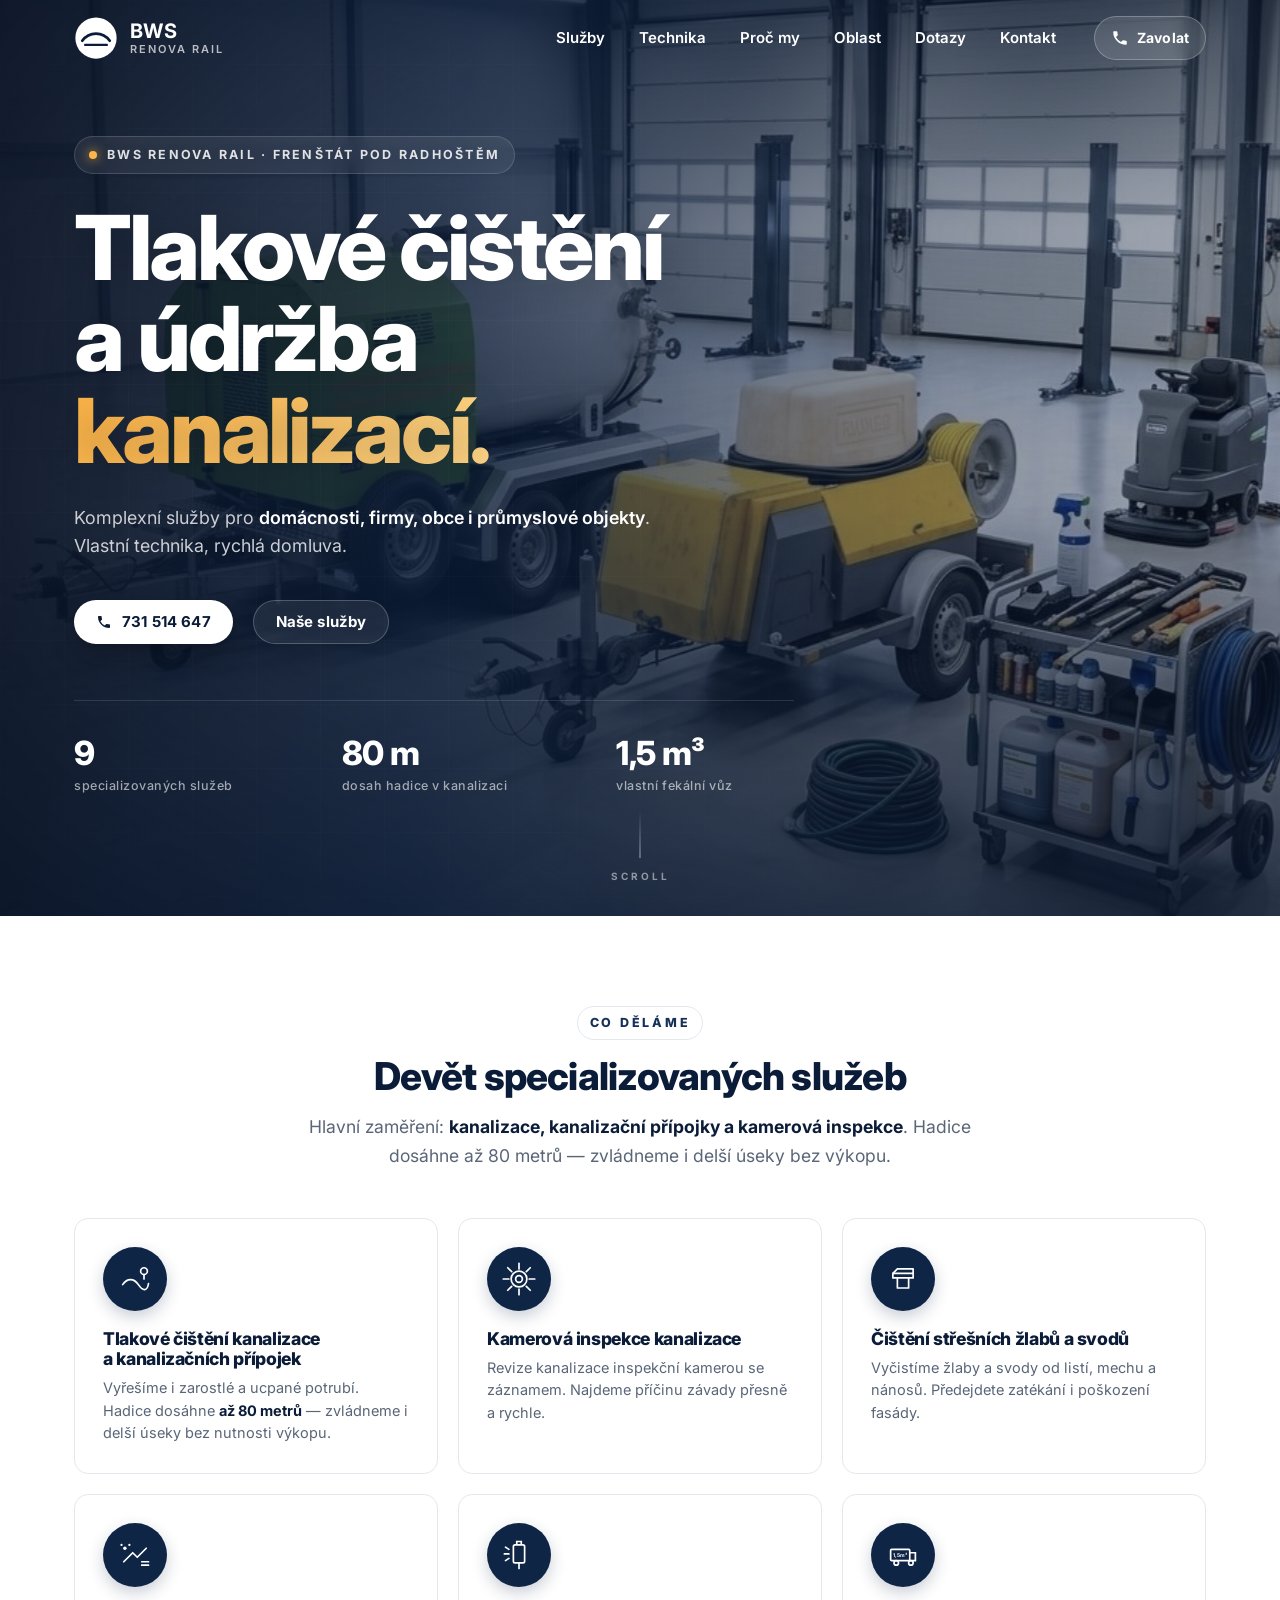
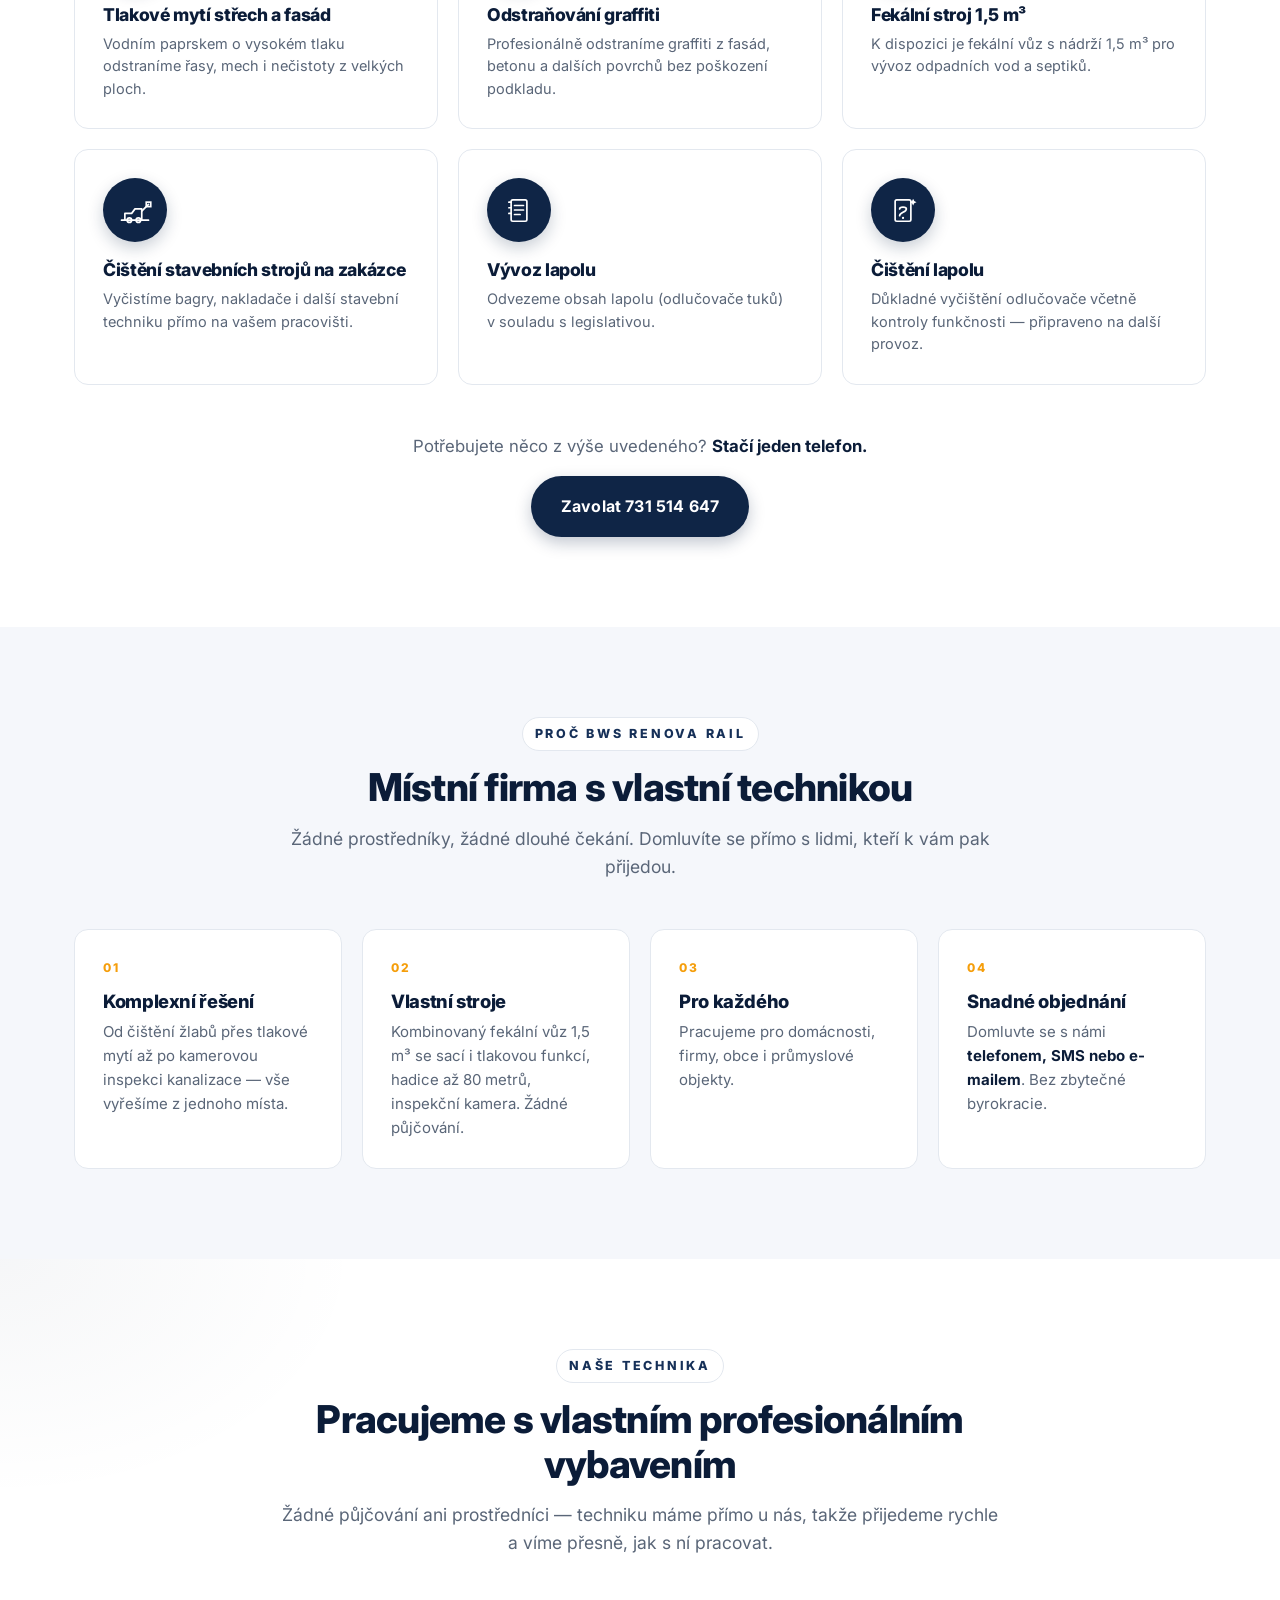
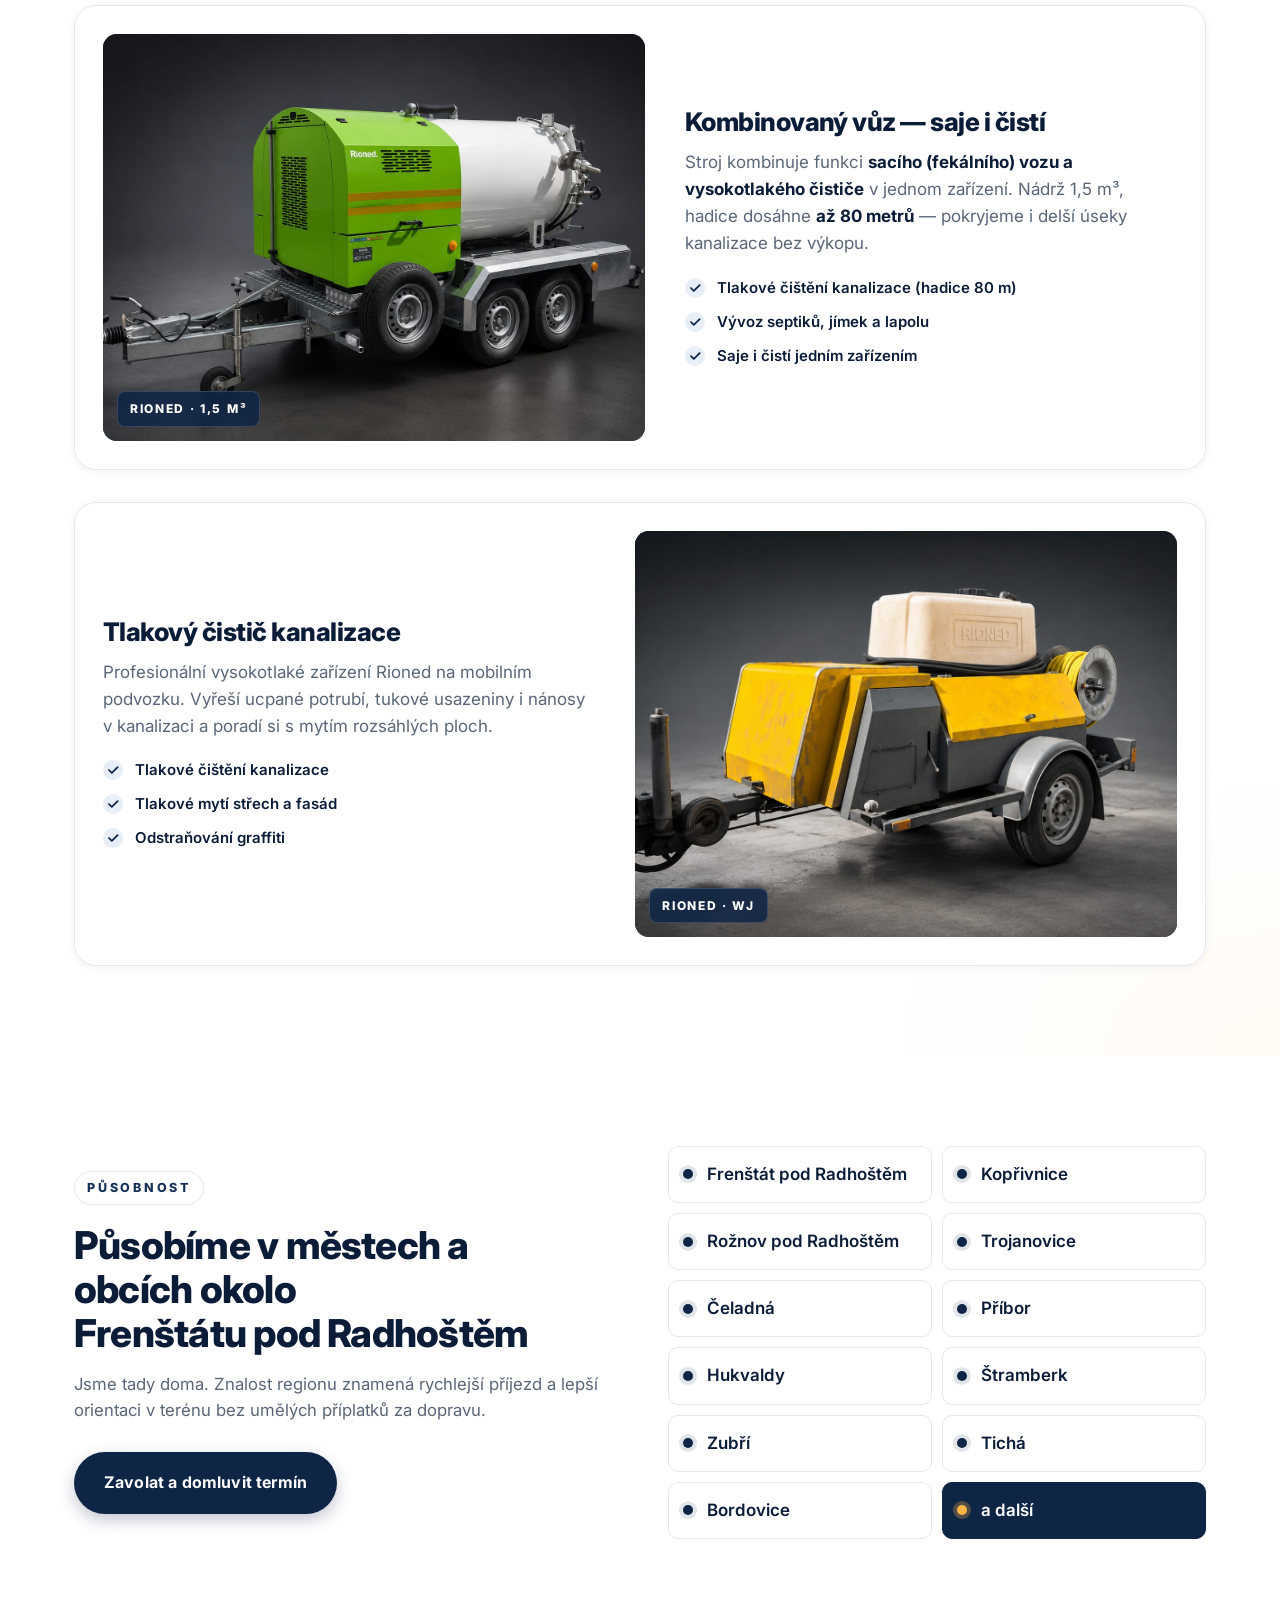
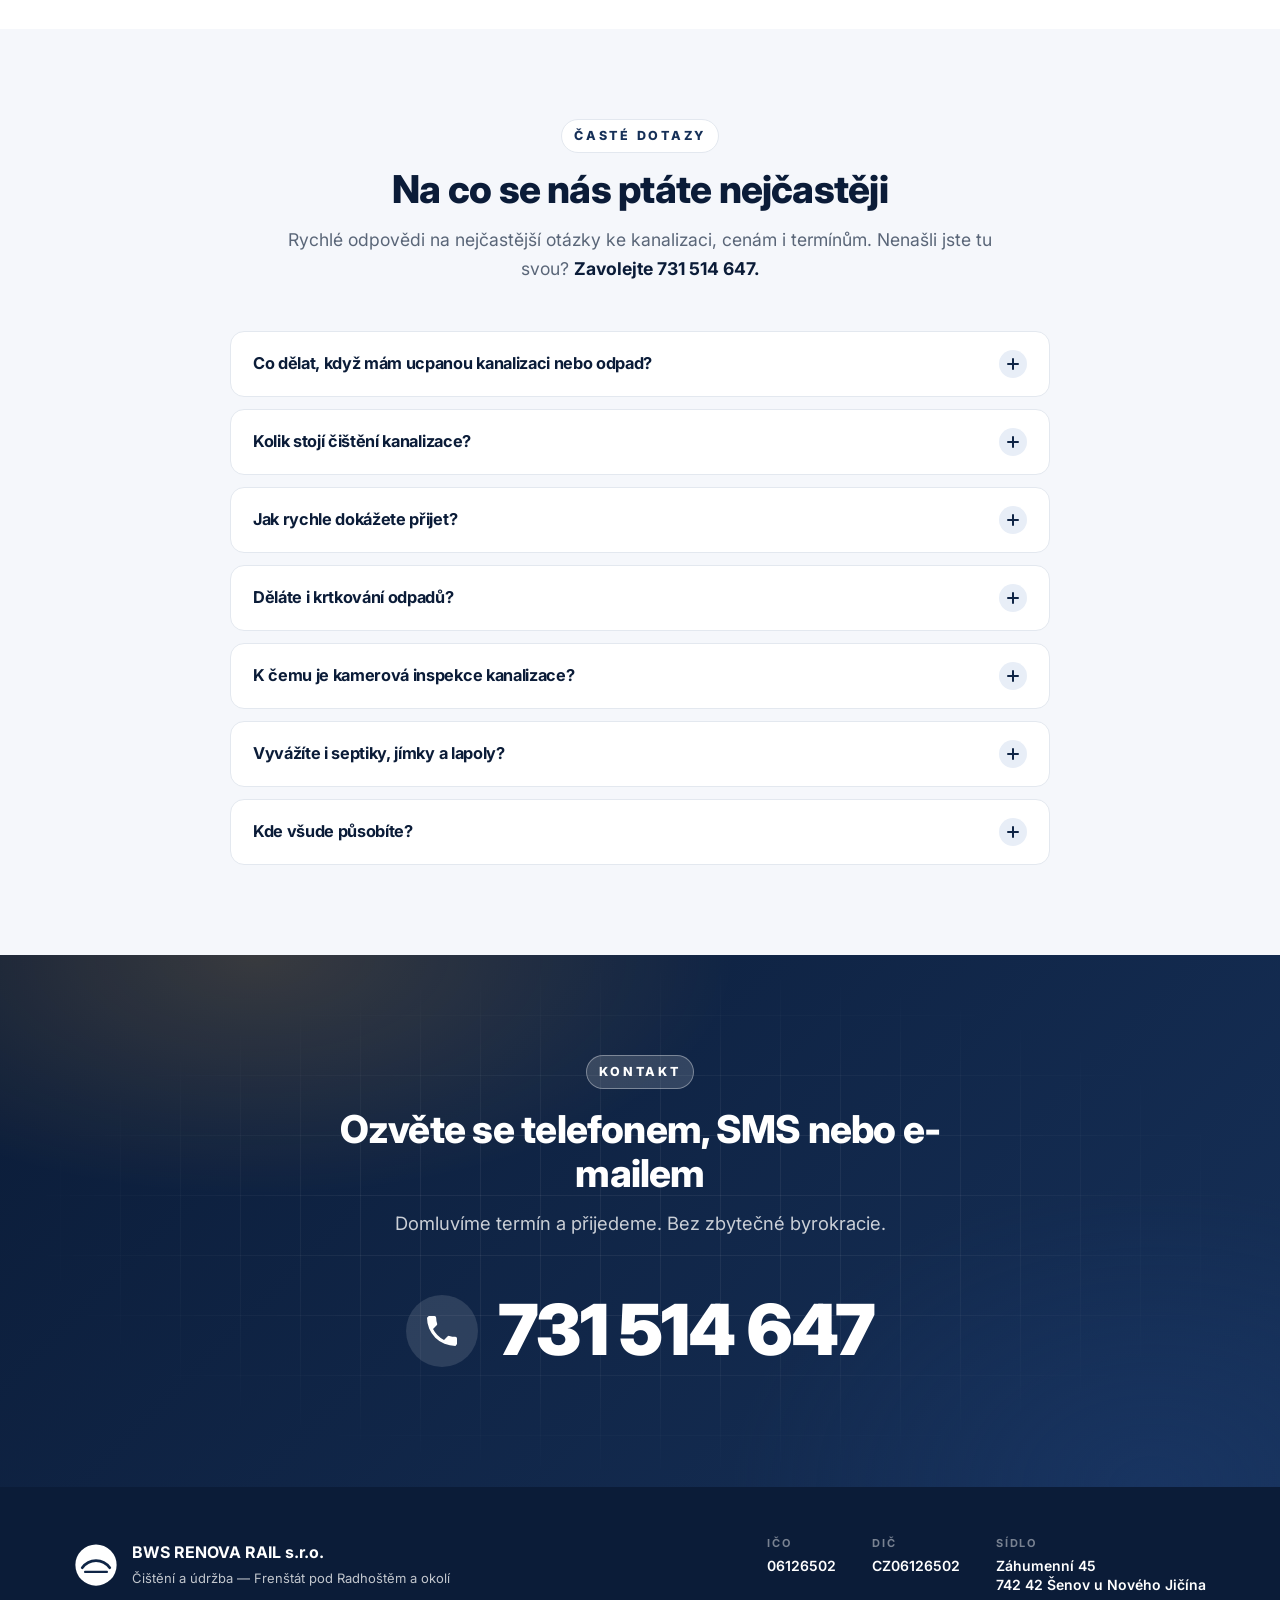
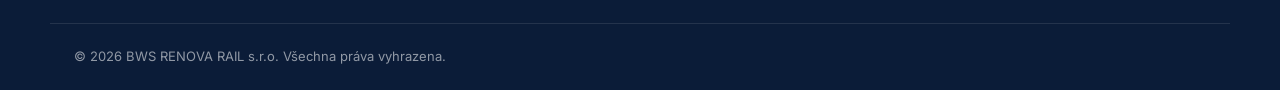
==== commit 42b348cd: "Complete SEO overhaul: meta, structured data, FAQ, AI discoverability - Rewrite head: keyword-first " ====
--- a/index.html
+++ b/index.html
@@ -4,48 +4,211 @@
   <meta charset="UTF-8" />
   <meta name="viewport" content="width=device-width, initial-scale=1.0" />
   <meta name="theme-color" content="#0f2546" />
-  <title>BWS RENOVA RAIL s.r.o. — Čištění a údržba | Frenštát pod Radhoštěm</title>
-  <meta name="description" content="Tlakové čištění kanalizace a kanalizačních přípojek, kamerová inspekce, vývoz lapolu, tlakové mytí. Hadice až 80 m. Frenštát pod Radhoštěm a okolí. Volejte 731 514 647." />
-  <meta name="keywords" content="čištění kanalizace, kanalizační přípojky, tlakové mytí, vývoz lapolu, čištění žlabů, odstraňování graffiti, kamerová inspekce, Frenštát pod Radhoštěm, Kopřivnice, Rožnov pod Radhoštěm" />
+  <title>Čištění kanalizace Frenštát pod Radhoštěm | BWS RENOVA RAIL</title>
+  <meta name="description" content="Ucpaná kanalizace? Tlakové čištění kanalizace a přípojek, kamerová inspekce, vývoz septiků, jímek a lapolů. Frenštát pod Radhoštěm a okolí. Volejte 731 514 647." />
+  <meta name="keywords" content="čištění kanalizace, ucpaná kanalizace, krtkování, kanalizační přípojky, kamerová inspekce kanalizace, tlakové mytí, vývoz septiku, vývoz jímky, vývoz lapolu, čištění žlabů, odstraňování graffiti, Frenštát pod Radhoštěm, Kopřivnice, Rožnov pod Radhoštěm" />
   <meta name="author" content="BWS RENOVA RAIL s.r.o." />
+  <meta name="robots" content="index, follow, max-image-preview:large, max-snippet:-1, max-video-preview:-1" />
+  <link rel="canonical" href="https://bws-web-delta.vercel.app/" />
+
+  <!-- Lokální SEO -->
+  <meta name="geo.region" content="CZ-80" />
+  <meta name="geo.placename" content="Frenštát pod Radhoštěm" />
+  <meta name="geo.position" content="49.581;17.962" />
+  <meta name="ICBM" content="49.581, 17.962" />
 
   <!-- Open Graph -->
   <meta property="og:type" content="website" />
-  <meta property="og:title" content="BWS RENOVA RAIL s.r.o. — Čištění a údržba" />
-  <meta property="og:description" content="Tlakové čištění kanalizace a kanalizačních přípojek, kamerová inspekce. Volejte 731 514 647." />
+  <meta property="og:site_name" content="BWS RENOVA RAIL" />
+  <meta property="og:title" content="Čištění kanalizace Frenštát pod Radhoštěm | BWS RENOVA RAIL" />
+  <meta property="og:description" content="Tlakové čištění kanalizace a přípojek (hadice až 80 m), kamerová inspekce, vývoz septiků a lapolů. Volejte 731 514 647." />
+  <meta property="og:url" content="https://bws-web-delta.vercel.app/" />
+  <meta property="og:image" content="https://bws-web-delta.vercel.app/images/og-image.jpg" />
+  <meta property="og:image:width" content="1200" />
+  <meta property="og:image:height" content="630" />
+  <meta property="og:image:alt" content="BWS RENOVA RAIL — tlakové čištění kanalizace a přípojek, Frenštát pod Radhoštěm a okolí" />
   <meta property="og:locale" content="cs_CZ" />
+
+  <!-- Twitter / X -->
+  <meta name="twitter:card" content="summary_large_image" />
+  <meta name="twitter:title" content="Čištění kanalizace Frenštát pod Radhoštěm | BWS RENOVA RAIL" />
+  <meta name="twitter:description" content="Tlakové čištění kanalizace a přípojek, kamerová inspekce, vývoz septiků a lapolů. Volejte 731 514 647." />
+  <meta name="twitter:image" content="https://bws-web-delta.vercel.app/images/og-image.jpg" />
+
+  <!-- Ikony -->
+  <link rel="icon" href="/favicon.ico" sizes="32x32" />
+  <link rel="icon" href="/favicon.svg" type="image/svg+xml" />
+  <link rel="apple-touch-icon" href="/apple-touch-icon.png" />
+  <link rel="manifest" href="/site.webmanifest" />
 
   <link rel="preconnect" href="https://fonts.googleapis.com" />
   <link rel="preconnect" href="https://fonts.gstatic.com" crossorigin />
   <link href="https://fonts.googleapis.com/css2?family=Inter:wght@400;500;600;700;800;900&display=swap" rel="stylesheet" />
 
+  <link rel="preload" as="image" href="images/hero-technika.jpg" fetchpriority="high" />
   <link rel="stylesheet" href="styles.css" />
 
-  <!-- LocalBusiness schema for SEO + rich snippets -->
+  <!-- Strukturovaná data: LocalBusiness + katalog služeb + WebSite + WebPage + FAQ -->
   <script type="application/ld+json">
   {
     "@context": "https://schema.org",
-    "@type": "LocalBusiness",
-    "name": "BWS RENOVA RAIL s.r.o.",
-    "description": "Tlakové čištění kanalizace a kanalizačních přípojek, kamerová inspekce, vývoz lapolu a další služby pro domácnosti, firmy, obce i průmysl.",
-    "telephone": "+420731514647",
-    "taxID": "CZ06126502",
-    "vatID": "CZ06126502",
-    "identifier": "06126502",
-    "areaServed": [
-      "Frenštát pod Radhoštěm","Kopřivnice","Rožnov pod Radhoštěm",
-      "Trojanovice","Čeladná","Příbor","Hukvaldy","Štramberk",
-      "Zubří","Tichá","Bordovice"
-    ],
-    "address": {
-      "@type": "PostalAddress",
-      "streetAddress": "Záhumenní 45",
-      "postalCode": "742 42",
-      "addressLocality": "Šenov u Nového Jičína",
-      "addressCountry": "CZ"
-    },
-    "openingHours": "Mo-Su",
-    "priceRange": "$$"
+    "@graph": [
+      {
+        "@type": ["LocalBusiness", "ProfessionalService"],
+        "@id": "https://bws-web-delta.vercel.app/#firma",
+        "name": "BWS RENOVA RAIL s.r.o.",
+        "legalName": "BWS RENOVA RAIL s.r.o.",
+        "alternateName": "BWS RENOVA RAIL",
+        "url": "https://bws-web-delta.vercel.app/",
+        "logo": "https://bws-web-delta.vercel.app/icon-512.png",
+        "image": [
+          "https://bws-web-delta.vercel.app/images/og-image.jpg",
+          "https://bws-web-delta.vercel.app/images/fekalni-vuz.jpg",
+          "https://bws-web-delta.vercel.app/images/tlakovy-cistic.jpg"
+        ],
+        "description": "Tlakové čištění kanalizace a kanalizačních přípojek (hadice až 80 m), kamerová inspekce, vývoz septiků, jímek a lapolů, tlakové mytí střech a fasád, odstraňování graffiti a čištění stavebních strojů. Pro domácnosti, firmy, obce i průmysl ve Frenštátě pod Radhoštěm a okolí.",
+        "slogan": "Čištění a údržba, na kterou je spolehnutí.",
+        "telephone": "+420731514647",
+        "identifier": "06126502",
+        "taxID": "CZ06126502",
+        "vatID": "CZ06126502",
+        "address": {
+          "@type": "PostalAddress",
+          "streetAddress": "Záhumenní 45",
+          "postalCode": "742 42",
+          "addressLocality": "Šenov u Nového Jičína",
+          "addressRegion": "Moravskoslezský kraj",
+          "addressCountry": "CZ"
+        },
+        "geo": {
+          "@type": "GeoCoordinates",
+          "latitude": 49.581,
+          "longitude": 17.962
+        },
+        "openingHours": "Mo-Su",
+        "priceRange": "$$",
+        "currenciesAccepted": "CZK",
+        "knowsLanguage": "cs",
+        "contactPoint": {
+          "@type": "ContactPoint",
+          "telephone": "+420731514647",
+          "contactType": "customer service",
+          "availableLanguage": "cs",
+          "areaServed": "CZ"
+        },
+        "areaServed": [
+          { "@type": "City", "name": "Frenštát pod Radhoštěm" },
+          { "@type": "City", "name": "Kopřivnice" },
+          { "@type": "City", "name": "Rožnov pod Radhoštěm" },
+          { "@type": "City", "name": "Trojanovice" },
+          { "@type": "City", "name": "Čeladná" },
+          { "@type": "City", "name": "Příbor" },
+          { "@type": "City", "name": "Hukvaldy" },
+          { "@type": "City", "name": "Štramberk" },
+          { "@type": "City", "name": "Zubří" },
+          { "@type": "City", "name": "Tichá" },
+          { "@type": "City", "name": "Bordovice" }
+        ],
+        "hasOfferCatalog": {
+          "@type": "OfferCatalog",
+          "name": "Služby čištění a údržby",
+          "itemListElement": [
+            { "@type": "Offer", "itemOffered": { "@type": "Service", "name": "Tlakové čištění kanalizace a kanalizačních přípojek", "description": "Čištění ucpaného a zarostlého potrubí vysokotlakou vodou. Hadice dosáhne až 80 metrů — i delší úseky bez výkopu." } },
+            { "@type": "Offer", "itemOffered": { "@type": "Service", "name": "Kamerová inspekce kanalizace", "description": "Revize kanalizace inspekční kamerou se záznamem. Přesné a rychlé nalezení příčiny závady." } },
+            { "@type": "Offer", "itemOffered": { "@type": "Service", "name": "Čištění střešních žlabů a svodů", "description": "Vyčištění žlabů a svodů od listí, mechu a nánosů. Prevence zatékání a poškození fasády." } },
+            { "@type": "Offer", "itemOffered": { "@type": "Service", "name": "Tlakové mytí střech a fasád", "description": "Odstranění řas, mechu a nečistot z velkých ploch vodním paprskem o vysokém tlaku." } },
+            { "@type": "Offer", "itemOffered": { "@type": "Service", "name": "Odstraňování graffiti", "description": "Profesionální odstranění graffiti z fasád, betonu a dalších povrchů bez poškození podkladu." } },
+            { "@type": "Offer", "itemOffered": { "@type": "Service", "name": "Vývoz septiků a jímek fekálním vozem 1,5 m³", "description": "Vývoz odpadních vod, septiků a jímek vlastním fekálním vozem s nádrží 1,5 m³." } },
+            { "@type": "Offer", "itemOffered": { "@type": "Service", "name": "Čištění stavebních strojů na zakázce", "description": "Čištění bagrů, nakladačů a další stavební techniky přímo na pracovišti zákazníka." } },
+            { "@type": "Offer", "itemOffered": { "@type": "Service", "name": "Vývoz lapolu", "description": "Odvoz obsahu lapolu (odlučovače tuků) v souladu s legislativou." } },
+            { "@type": "Offer", "itemOffered": { "@type": "Service", "name": "Čištění lapolu", "description": "Důkladné vyčištění odlučovače tuků včetně kontroly funkčnosti." } }
+          ]
+        }
+      },
+      {
+        "@type": "WebSite",
+        "@id": "https://bws-web-delta.vercel.app/#website",
+        "url": "https://bws-web-delta.vercel.app/",
+        "name": "BWS RENOVA RAIL",
+        "publisher": { "@id": "https://bws-web-delta.vercel.app/#firma" },
+        "inLanguage": "cs"
+      },
+      {
+        "@type": "WebPage",
+        "@id": "https://bws-web-delta.vercel.app/#webpage",
+        "url": "https://bws-web-delta.vercel.app/",
+        "name": "Čištění kanalizace Frenštát pod Radhoštěm | BWS RENOVA RAIL",
+        "description": "Ucpaná kanalizace? Tlakové čištění kanalizace a přípojek, kamerová inspekce, vývoz septiků, jímek a lapolů. Frenštát pod Radhoštěm a okolí. Volejte 731 514 647.",
+        "isPartOf": { "@id": "https://bws-web-delta.vercel.app/#website" },
+        "about": { "@id": "https://bws-web-delta.vercel.app/#firma" },
+        "primaryImageOfPage": "https://bws-web-delta.vercel.app/images/og-image.jpg",
+        "inLanguage": "cs"
+      },
+      {
+        "@type": "FAQPage",
+        "@id": "https://bws-web-delta.vercel.app/#faq",
+        "isPartOf": { "@id": "https://bws-web-delta.vercel.app/#webpage" },
+        "inLanguage": "cs",
+        "mainEntity": [
+          {
+            "@type": "Question",
+            "name": "Co dělat, když mám ucpanou kanalizaci nebo odpad?",
+            "acceptedAnswer": {
+              "@type": "Answer",
+              "text": "Zavolejte nám na 731 514 647. Ucpané potrubí čistíme vysokotlakou vodou — hadice dosáhne až 80 metrů, takže si poradíme i s delšími úseky bez kopání. Termín domluvíme hned po telefonu."
+            }
+          },
+          {
+            "@type": "Question",
+            "name": "Kolik stojí čištění kanalizace?",
+            "acceptedAnswer": {
+              "@type": "Answer",
+              "text": "Cena závisí na délce a stavu potrubí a na přístupnosti místa. Orientační cenu vám řekneme zdarma po krátkém telefonátu, konečnou po prohlídce na místě. V naší oblasti působnosti neúčtujeme zbytečné příplatky za dopravu."
+            }
+          },
+          {
+            "@type": "Question",
+            "name": "Jak rychle dokážete přijet?",
+            "acceptedAnswer": {
+              "@type": "Answer",
+              "text": "Jsme místní firma s vlastní technikou, takže se obvykle domluvíme na nejbližší možný termín. U akutních havárií, jako je přetékající kanalizace nebo zatopený suterén, se snažíme přijet co nejdříve — zavolejte a domluvíme se."
+            }
+          },
+          {
+            "@type": "Question",
+            "name": "Děláte i krtkování odpadů?",
+            "acceptedAnswer": {
+              "@type": "Answer",
+              "text": "Ano. Místo klasického mechanického krtkování používáme tlakové čištění vodou, které potrubí nejen zprůchodní, ale i vyčistí po celém obvodu — od kuchyňských odpadů přes přípojky až po hlavní řady."
+            }
+          },
+          {
+            "@type": "Question",
+            "name": "K čemu je kamerová inspekce kanalizace?",
+            "acceptedAnswer": {
+              "@type": "Answer",
+              "text": "Inspekční kamerou se záznamem přesně najdeme příčinu problému — prasklinu, prorostlé kořeny nebo špatný spád potrubí. Hodí se také před koupí nemovitosti, po opakovaném ucpávání nebo ke kontrole nové přípojky před kolaudací."
+            }
+          },
+          {
+            "@type": "Question",
+            "name": "Vyvážíte i septiky, jímky a lapoly?",
+            "acceptedAnswer": {
+              "@type": "Answer",
+              "text": "Ano, máme vlastní kombinovaný fekální vůz s nádrží 1,5 m³. Vyvážíme septiky, jímky i lapoly (odlučovače tuků) a obsah likvidujeme v souladu s legislativou."
+            }
+          },
+          {
+            "@type": "Question",
+            "name": "Kde všude působíte?",
+            "acceptedAnswer": {
+              "@type": "Answer",
+              "text": "Ve Frenštátě pod Radhoštěm a okolí — Kopřivnice, Rožnov pod Radhoštěm, Trojanovice, Čeladná, Příbor, Hukvaldy, Štramberk, Zubří, Tichá, Bordovice a další obce v regionu. Po domluvě přijedeme i dál."
+            }
+          }
+        ]
+      }
+    ]
   }
   </script>
 </head>
@@ -71,6 +234,7 @@
       <a href="#technika">Technika</a>
       <a href="#proc-my">Proč my</a>
       <a href="#oblast">Oblast</a>
+      <a href="#faq">Dotazy</a>
       <a href="#kontakt">Kontakt</a>
     </nav>
 
@@ -87,7 +251,7 @@
   <!-- HERO -->
   <section class="hero">
     <div class="hero-media" aria-hidden="true">
-      <img src="images/hero-technika.jpg" alt="" class="hero-bg-img" />
+      <img src="images/hero-technika.jpg" alt="" class="hero-bg-img" width="1055" height="720" fetchpriority="high" decoding="async" />
       <div class="hero-overlay"></div>
       <div class="hero-noise"></div>
     </div>
@@ -286,8 +450,9 @@
         <article class="equipment" data-reveal>
           <figure class="equipment-photo">
             <img src="images/fekalni-vuz.jpg"
-                 alt="Kombinovaný sací a tlakový vůz Rioned s nádrží 1,5 m³"
-                 loading="lazy"
+                 alt="Kombinovaný sací a tlakový vůz Rioned s nádrží 1,5 m³ na vývoz septiků a čištění kanalizace"
+                 width="1536" height="1024"
+                 loading="lazy" decoding="async"
                  onerror="this.parentElement.classList.add('photo-missing'); this.remove();" />
             <figcaption class="equipment-badge">Rioned · 1,5&nbsp;m³</figcaption>
           </figure>
@@ -305,8 +470,9 @@
         <article class="equipment equipment-reverse" data-reveal>
           <figure class="equipment-photo">
             <img src="images/tlakovy-cistic.jpg"
-                 alt="Tlakový čistič kanalizace Rioned na mobilním přívěsu"
-                 loading="lazy"
+                 alt="Vysokotlaký čistič kanalizace Rioned na mobilním přívěsu pro tlakové čištění potrubí"
+                 width="1600" height="900"
+                 loading="lazy" decoding="async"
                  onerror="this.parentElement.classList.add('photo-missing'); this.remove();" />
             <figcaption class="equipment-badge">Rioned · WJ</figcaption>
           </figure>
@@ -351,6 +517,68 @@
     </div>
   </section>
 
+  <!-- FAQ -->
+  <section class="section section-alt" id="faq">
+    <div class="container">
+      <div class="section-head">
+        <span class="eyebrow">ČASTÉ DOTAZY</span>
+        <h2>Na co se nás ptáte nejčastěji</h2>
+        <p class="section-lead">Rychlé odpovědi na nejčastější otázky ke kanalizaci, cenám i termínům. Nenašli jste tu svou? <strong>Zavolejte 731 514 647.</strong></p>
+      </div>
+
+      <div class="faq-list">
+        <details class="faq-item" data-reveal>
+          <summary><h3>Co dělat, když mám ucpanou kanalizaci nebo odpad?</h3><span class="faq-icon" aria-hidden="true"></span></summary>
+          <div class="faq-answer">
+            <p>Zavolejte nám na <a href="tel:+420731514647"><strong>731&nbsp;514&nbsp;647</strong></a>. Ucpané potrubí čistíme vysokotlakou vodou — hadice dosáhne <strong>až 80 metrů</strong>, takže si poradíme i s delšími úseky bez kopání. Termín domluvíme hned po telefonu.</p>
+          </div>
+        </details>
+
+        <details class="faq-item" data-reveal>
+          <summary><h3>Kolik stojí čištění kanalizace?</h3><span class="faq-icon" aria-hidden="true"></span></summary>
+          <div class="faq-answer">
+            <p>Cena závisí na délce a stavu potrubí a na přístupnosti místa. Orientační cenu vám řekneme <strong>zdarma po krátkém telefonátu</strong>, konečnou po prohlídce na místě. V naší oblasti působnosti neúčtujeme zbytečné příplatky za dopravu.</p>
+          </div>
+        </details>
+
+        <details class="faq-item" data-reveal>
+          <summary><h3>Jak rychle dokážete přijet?</h3><span class="faq-icon" aria-hidden="true"></span></summary>
+          <div class="faq-answer">
+            <p>Jsme místní firma s vlastní technikou, takže se obvykle domluvíme na nejbližší možný termín. U akutních havárií, jako je přetékající kanalizace nebo zatopený suterén, se snažíme přijet co nejdříve — zavolejte a domluvíme se.</p>
+          </div>
+        </details>
+
+        <details class="faq-item" data-reveal>
+          <summary><h3>Děláte i krtkování odpadů?</h3><span class="faq-icon" aria-hidden="true"></span></summary>
+          <div class="faq-answer">
+            <p>Ano. Místo klasického mechanického krtkování používáme <strong>tlakové čištění vodou</strong>, které potrubí nejen zprůchodní, ale i vyčistí po celém obvodu — od kuchyňských odpadů přes přípojky až po hlavní řady.</p>
+          </div>
+        </details>
+
+        <details class="faq-item" data-reveal>
+          <summary><h3>K čemu je kamerová inspekce kanalizace?</h3><span class="faq-icon" aria-hidden="true"></span></summary>
+          <div class="faq-answer">
+            <p>Inspekční kamerou se záznamem přesně najdeme příčinu problému — prasklinu, prorostlé kořeny nebo špatný spád potrubí. Hodí se také <strong>před koupí nemovitosti</strong>, po opakovaném ucpávání nebo ke kontrole nové přípojky před kolaudací.</p>
+          </div>
+        </details>
+
+        <details class="faq-item" data-reveal>
+          <summary><h3>Vyvážíte i septiky, jímky a lapoly?</h3><span class="faq-icon" aria-hidden="true"></span></summary>
+          <div class="faq-answer">
+            <p>Ano, máme vlastní kombinovaný fekální vůz s nádrží <strong>1,5&nbsp;m³</strong>. Vyvážíme septiky, jímky i lapoly (odlučovače tuků) a obsah likvidujeme v souladu s legislativou.</p>
+          </div>
+        </details>
+
+        <details class="faq-item" data-reveal>
+          <summary><h3>Kde všude působíte?</h3><span class="faq-icon" aria-hidden="true"></span></summary>
+          <div class="faq-answer">
+            <p>Ve Frenštátě pod Radhoštěm a okolí — Kopřivnice, Rožnov pod Radhoštěm, Trojanovice, Čeladná, Příbor, Hukvaldy, Štramberk, Zubří, Tichá, Bordovice a další obce v regionu. Po domluvě přijedeme i dál.</p>
+          </div>
+        </details>
+      </div>
+    </div>
+  </section>
+
   <!-- CONTACT / FINAL CTA -->
   <section class="cta-final" id="kontakt">
     <div class="container cta-final-inner">
@@ -406,6 +634,6 @@
   <span>Zavolat</span>
 </a>
 
-<script src="script.js"></script>
+<script src="script.js" defer></script>
 </body>
 </html>
--- a/styles.css
+++ b/styles.css
@@ -716,6 +716,71 @@
   border-color: var(--navy-800);
 }
 .area-list .more::before { background: var(--accent); box-shadow: 0 0 0 4px rgba(255, 181, 71, 0.28); }
+
+/* ---------- FAQ ---------- */
+.faq-list {
+  max-width: 820px;
+  margin: 0 auto;
+  display: flex;
+  flex-direction: column;
+  gap: 12px;
+}
+.faq-item {
+  background: #fff;
+  border: 1px solid var(--line);
+  border-radius: var(--radius);
+  overflow: hidden;
+  transition: border-color .2s ease, box-shadow .2s ease;
+}
+.faq-item[open] { border-color: var(--navy-100); box-shadow: var(--shadow-sm); }
+.faq-item summary {
+  display: flex;
+  align-items: center;
+  justify-content: space-between;
+  gap: 16px;
+  padding: 18px 22px;
+  cursor: pointer;
+  list-style: none;
+}
+.faq-item summary::-webkit-details-marker { display: none; }
+.faq-item summary h3 {
+  margin: 0;
+  font-size: 1.02rem;
+  font-weight: 700;
+  color: var(--navy-900);
+}
+.faq-icon {
+  position: relative;
+  flex: 0 0 28px;
+  width: 28px;
+  height: 28px;
+  border-radius: 50%;
+  background: var(--navy-100);
+  transition: background .2s ease, transform .25s ease;
+}
+.faq-icon::before,
+.faq-icon::after {
+  content: "";
+  position: absolute;
+  top: 50%;
+  left: 50%;
+  width: 12px;
+  height: 2px;
+  border-radius: 1px;
+  background: var(--navy-800);
+  transform: translate(-50%, -50%);
+}
+.faq-icon::after { transform: translate(-50%, -50%) rotate(90deg); }
+.faq-item[open] .faq-icon { transform: rotate(45deg); background: var(--accent); }
+.faq-answer { padding: 0 22px 20px; }
+.faq-answer p { margin: 0; color: var(--muted); font-size: 15px; line-height: 1.65; }
+.faq-answer a { color: var(--navy-800); text-decoration: underline; }
+
+@media (max-width: 720px) {
+  .faq-item summary { padding: 15px 16px; }
+  .faq-item summary h3 { font-size: 15px; }
+  .faq-answer { padding: 0 16px 16px; }
+}
 
 /* ---------- Final CTA ---------- */
 .cta-final {
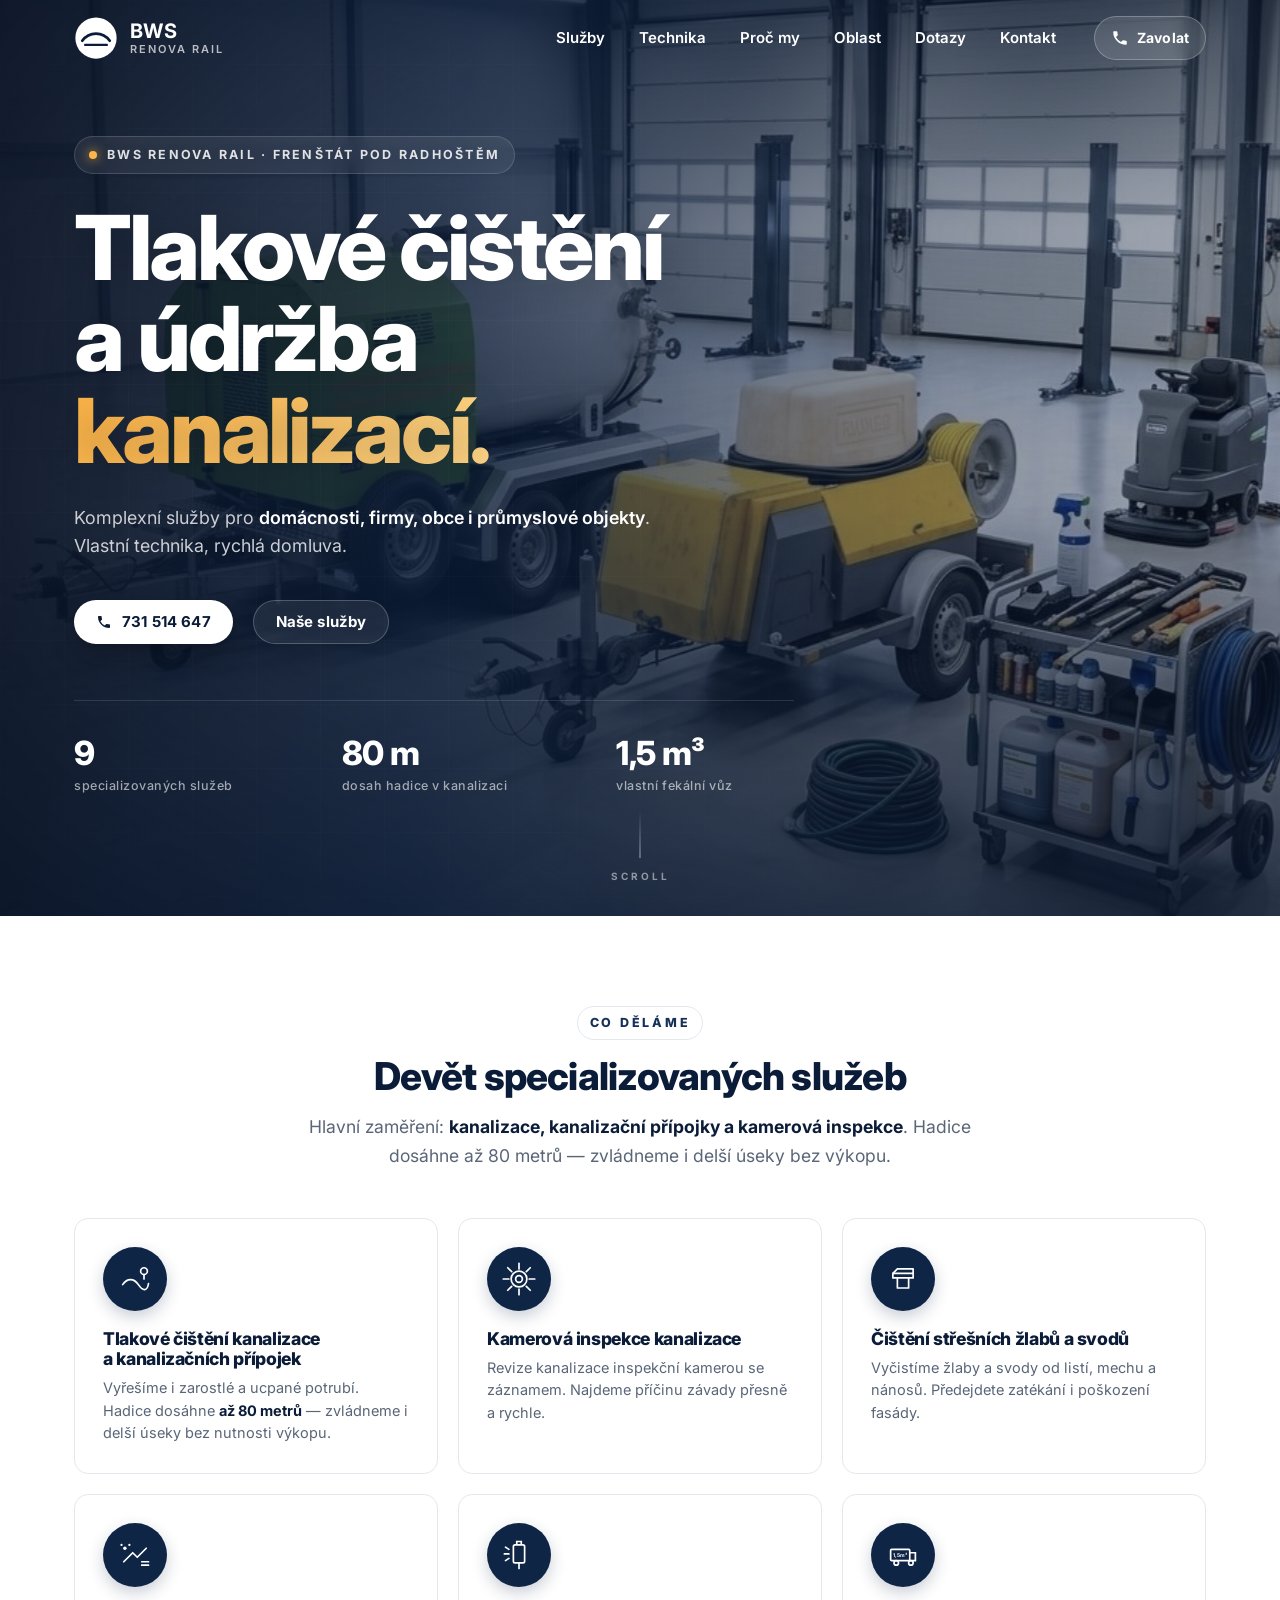
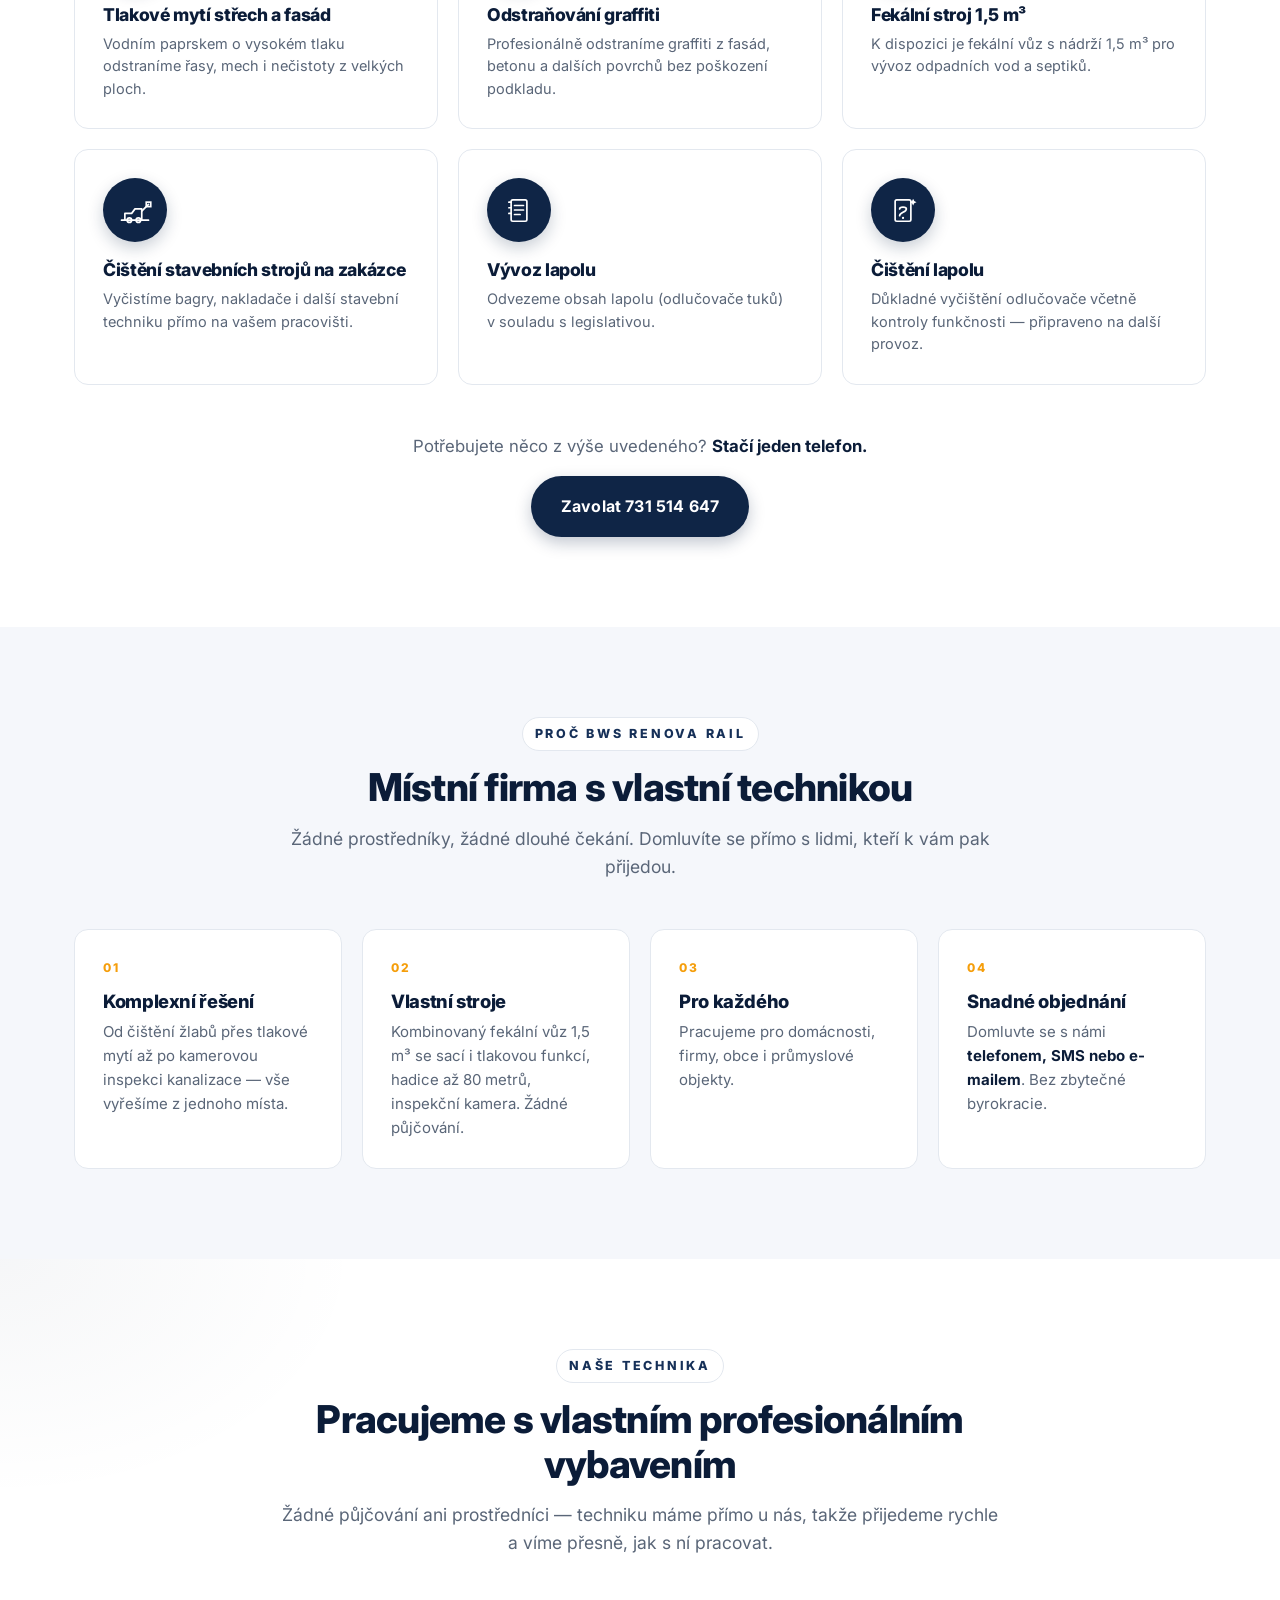
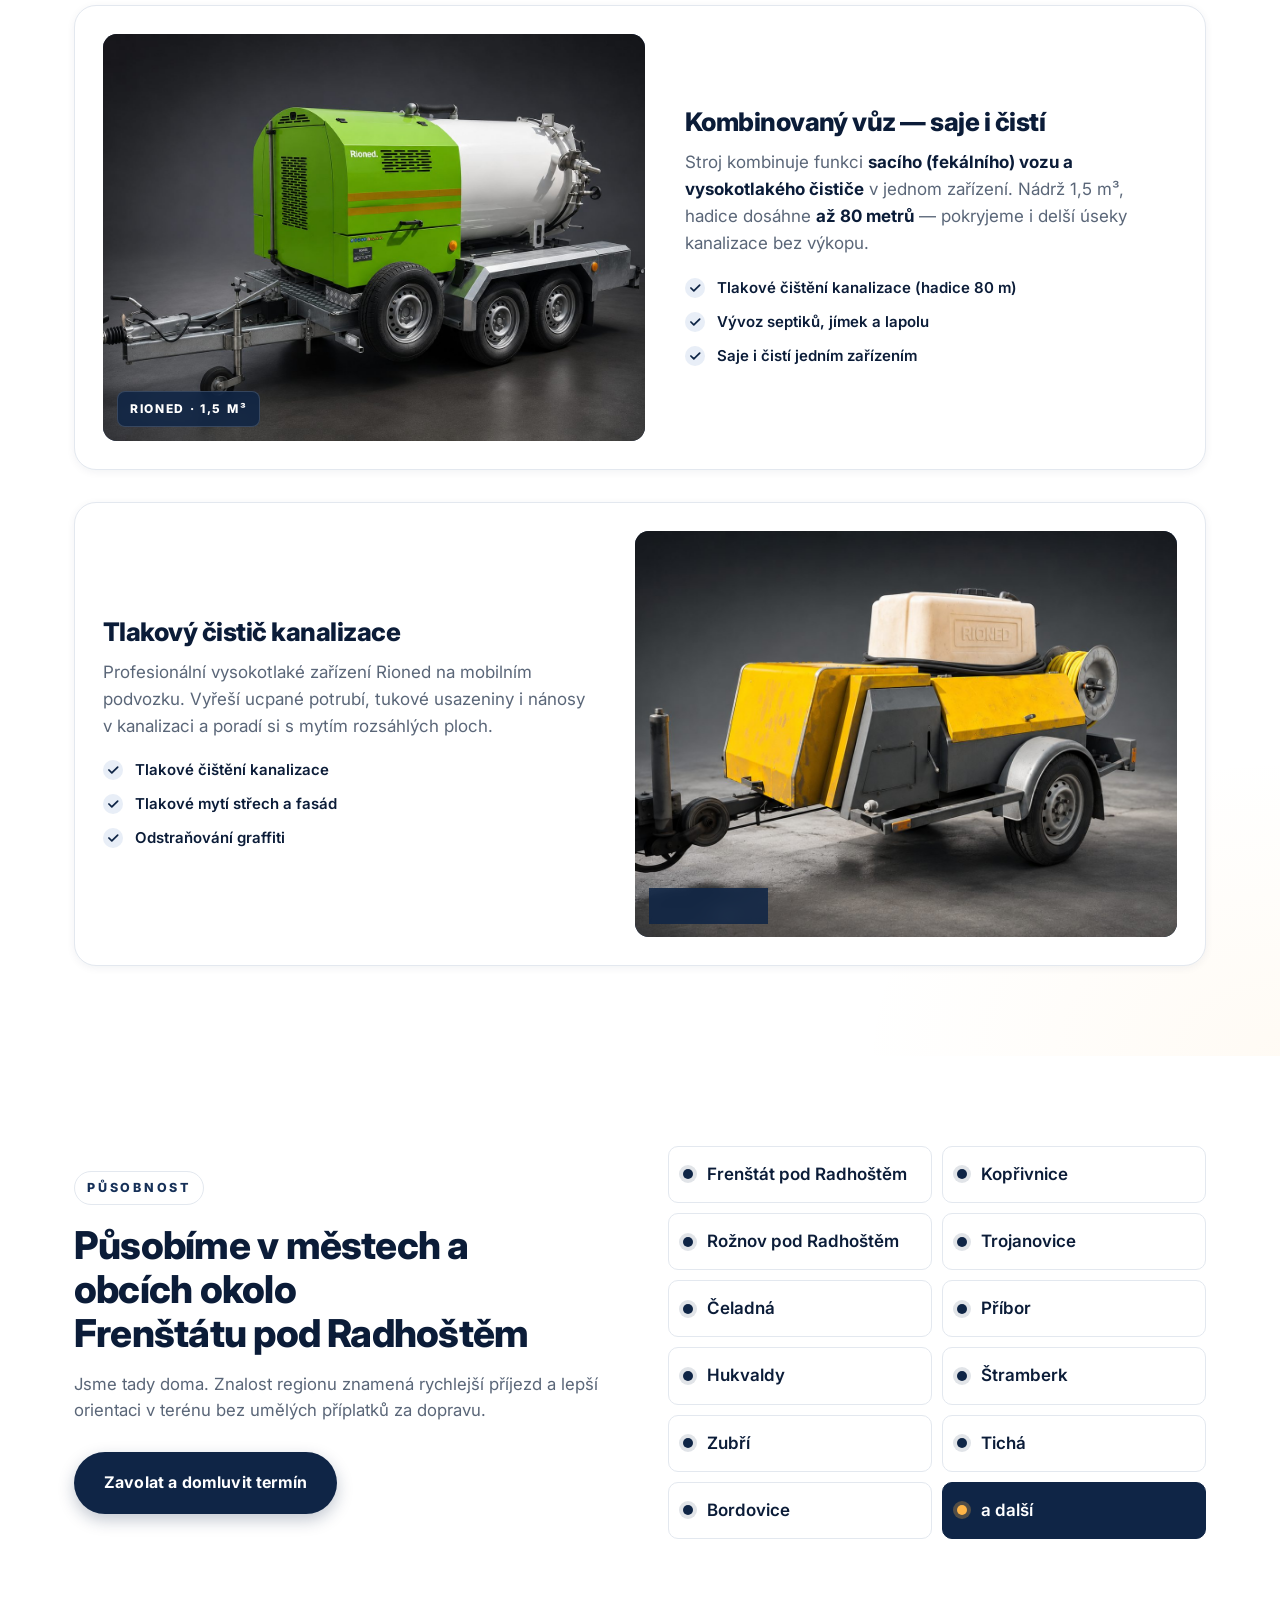
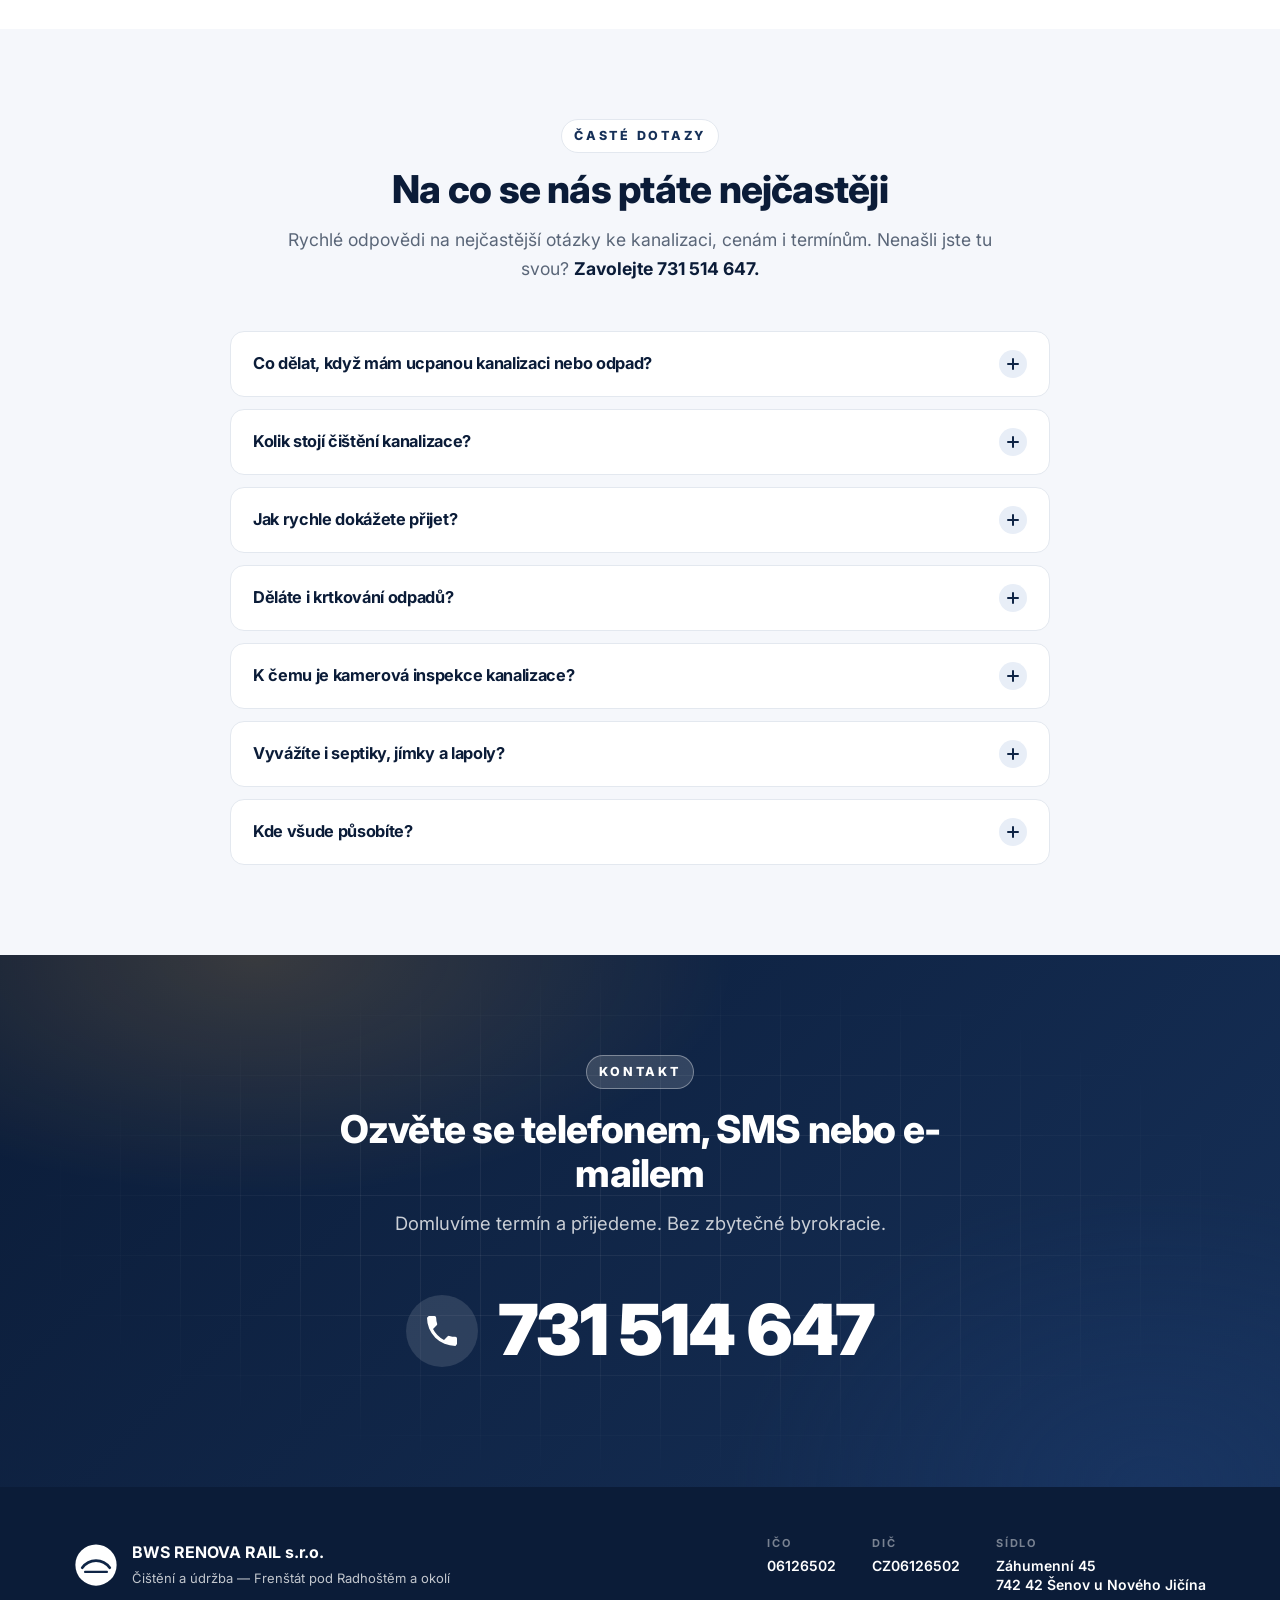
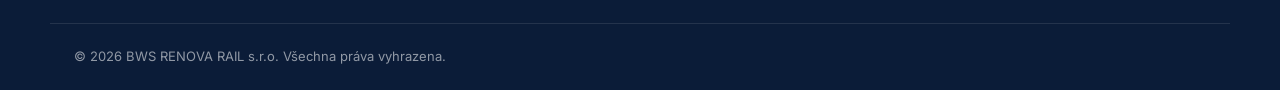
==== commit f10a11a6: "Switch to custom domain www.bwsrenova.cz - Replace all 46 bws-web-delta.vercel.app URLs across index" ====
--- a/index.html
+++ b/index.html
@@ -4,12 +4,22 @@
   <meta charset="UTF-8" />
   <meta name="viewport" content="width=device-width, initial-scale=1.0" />
   <meta name="theme-color" content="#0f2546" />
+
+  <!-- Google tag (gtag.js) — GA4 -->
+  <script async src="https://www.googletagmanager.com/gtag/js?id=G-NM4WW646PM"></script>
+  <script>
+    window.dataLayer = window.dataLayer || [];
+    function gtag(){dataLayer.push(arguments);}
+    gtag('js', new Date());
+    gtag('config', 'G-NM4WW646PM');
+  </script>
+
   <title>Čištění kanalizace Frenštát pod Radhoštěm | BWS RENOVA RAIL</title>
   <meta name="description" content="Ucpaná kanalizace? Tlakové čištění kanalizace a přípojek, kamerová inspekce, vývoz septiků, jímek a lapolů. Frenštát pod Radhoštěm a okolí. Volejte 731 514 647." />
   <meta name="keywords" content="čištění kanalizace, ucpaná kanalizace, krtkování, kanalizační přípojky, kamerová inspekce kanalizace, tlakové mytí, vývoz septiku, vývoz jímky, vývoz lapolu, čištění žlabů, odstraňování graffiti, Frenštát pod Radhoštěm, Kopřivnice, Rožnov pod Radhoštěm" />
   <meta name="author" content="BWS RENOVA RAIL s.r.o." />
   <meta name="robots" content="index, follow, max-image-preview:large, max-snippet:-1, max-video-preview:-1" />
-  <link rel="canonical" href="https://bws-web-delta.vercel.app/" />
+  <link rel="canonical" href="https://www.bwsrenova.cz/" />
 
   <!-- Lokální SEO -->
   <meta name="geo.region" content="CZ-80" />
@@ -22,8 +32,8 @@
   <meta property="og:site_name" content="BWS RENOVA RAIL" />
   <meta property="og:title" content="Čištění kanalizace Frenštát pod Radhoštěm | BWS RENOVA RAIL" />
   <meta property="og:description" content="Tlakové čištění kanalizace a přípojek (hadice až 80 m), kamerová inspekce, vývoz septiků a lapolů. Volejte 731 514 647." />
-  <meta property="og:url" content="https://bws-web-delta.vercel.app/" />
-  <meta property="og:image" content="https://bws-web-delta.vercel.app/images/og-image.jpg" />
+  <meta property="og:url" content="https://www.bwsrenova.cz/" />
+  <meta property="og:image" content="https://www.bwsrenova.cz/images/og-image.jpg" />
   <meta property="og:image:width" content="1200" />
   <meta property="og:image:height" content="630" />
   <meta property="og:image:alt" content="BWS RENOVA RAIL — tlakové čištění kanalizace a přípojek, Frenštát pod Radhoštěm a okolí" />
@@ -33,7 +43,7 @@
   <meta name="twitter:card" content="summary_large_image" />
   <meta name="twitter:title" content="Čištění kanalizace Frenštát pod Radhoštěm | BWS RENOVA RAIL" />
   <meta name="twitter:description" content="Tlakové čištění kanalizace a přípojek, kamerová inspekce, vývoz septiků a lapolů. Volejte 731 514 647." />
-  <meta name="twitter:image" content="https://bws-web-delta.vercel.app/images/og-image.jpg" />
+  <meta name="twitter:image" content="https://www.bwsrenova.cz/images/og-image.jpg" />
 
   <!-- Ikony -->
   <link rel="icon" href="/favicon.ico" sizes="32x32" />
@@ -55,16 +65,16 @@
     "@graph": [
       {
         "@type": ["LocalBusiness", "ProfessionalService"],
-        "@id": "https://bws-web-delta.vercel.app/#firma",
+        "@id": "https://www.bwsrenova.cz/#firma",
         "name": "BWS RENOVA RAIL s.r.o.",
         "legalName": "BWS RENOVA RAIL s.r.o.",
         "alternateName": "BWS RENOVA RAIL",
-        "url": "https://bws-web-delta.vercel.app/",
-        "logo": "https://bws-web-delta.vercel.app/icon-512.png",
+        "url": "https://www.bwsrenova.cz/",
+        "logo": "https://www.bwsrenova.cz/icon-512.png",
         "image": [
-          "https://bws-web-delta.vercel.app/images/og-image.jpg",
-          "https://bws-web-delta.vercel.app/images/fekalni-vuz.jpg",
-          "https://bws-web-delta.vercel.app/images/tlakovy-cistic.jpg"
+          "https://www.bwsrenova.cz/images/og-image.jpg",
+          "https://www.bwsrenova.cz/images/fekalni-vuz.jpg",
+          "https://www.bwsrenova.cz/images/tlakovy-cistic.jpg"
         ],
         "description": "Tlakové čištění kanalizace a kanalizačních přípojek (hadice až 80 m), kamerová inspekce, vývoz septiků, jímek a lapolů, tlakové mytí střech a fasád, odstraňování graffiti a čištění stavebních strojů. Pro domácnosti, firmy, obce i průmysl ve Frenštátě pod Radhoštěm a okolí.",
         "slogan": "Čištění a údržba, na kterou je spolehnutí.",
@@ -127,27 +137,27 @@
       },
       {
         "@type": "WebSite",
-        "@id": "https://bws-web-delta.vercel.app/#website",
-        "url": "https://bws-web-delta.vercel.app/",
+        "@id": "https://www.bwsrenova.cz/#website",
+        "url": "https://www.bwsrenova.cz/",
         "name": "BWS RENOVA RAIL",
-        "publisher": { "@id": "https://bws-web-delta.vercel.app/#firma" },
+        "publisher": { "@id": "https://www.bwsrenova.cz/#firma" },
         "inLanguage": "cs"
       },
       {
         "@type": "WebPage",
-        "@id": "https://bws-web-delta.vercel.app/#webpage",
-        "url": "https://bws-web-delta.vercel.app/",
+        "@id": "https://www.bwsrenova.cz/#webpage",
+        "url": "https://www.bwsrenova.cz/",
         "name": "Čištění kanalizace Frenštát pod Radhoštěm | BWS RENOVA RAIL",
         "description": "Ucpaná kanalizace? Tlakové čištění kanalizace a přípojek, kamerová inspekce, vývoz septiků, jímek a lapolů. Frenštát pod Radhoštěm a okolí. Volejte 731 514 647.",
-        "isPartOf": { "@id": "https://bws-web-delta.vercel.app/#website" },
-        "about": { "@id": "https://bws-web-delta.vercel.app/#firma" },
-        "primaryImageOfPage": "https://bws-web-delta.vercel.app/images/og-image.jpg",
+        "isPartOf": { "@id": "https://www.bwsrenova.cz/#website" },
+        "about": { "@id": "https://www.bwsrenova.cz/#firma" },
+        "primaryImageOfPage": "https://www.bwsrenova.cz/images/og-image.jpg",
         "inLanguage": "cs"
       },
       {
         "@type": "FAQPage",
-        "@id": "https://bws-web-delta.vercel.app/#faq",
-        "isPartOf": { "@id": "https://bws-web-delta.vercel.app/#webpage" },
+        "@id": "https://www.bwsrenova.cz/#faq",
+        "isPartOf": { "@id": "https://www.bwsrenova.cz/#webpage" },
         "inLanguage": "cs",
         "mainEntity": [
           {
